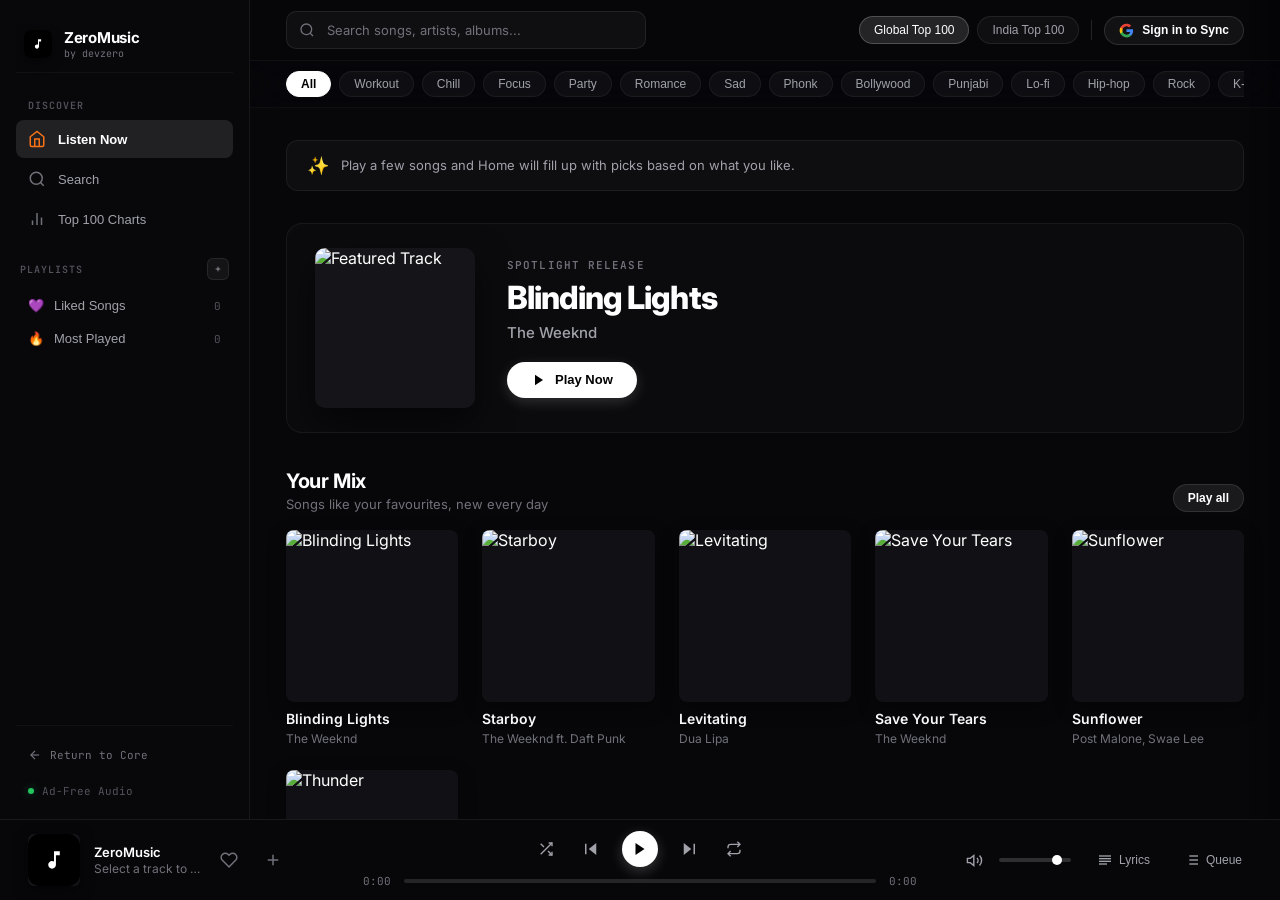
==== zero-music/index.html @ ab89bbf4 "feat(security): anti-inspection shield & API endpoint obfuscation" ====
<!DOCTYPE html>
<html lang="en">
<head>
  <meta charset="UTF-8" />
  <meta name="viewport" content="width=device-width, initial-scale=1.0" />
  <title>ZeroMusic | Ad-Free Music Player & Web Streamer</title>
  <meta name="description" content="ZeroMusic is an ad-free music player with offline backup, synced lyrics and web streaming by Suraj Mavuleti.">
  <meta property="og:type" content="website">
  <meta property="og:title" content="ZeroMusic | Ad-Free Music Player">
  <meta property="og:description" content="Stream music ad-free on desktop and download the Android app for offline listening and lock-screen controls.">
  <meta property="og:url" content="https://zero.skillissue.gg/zero-music">
  <meta property="og:image" content="https://zero.skillissue.gg/zero-music/icon.png">
  <link rel="canonical" href="https://zero.skillissue.gg/zero-music" />
  <meta name="author" content="Suraj Mavuleti">
  <script type="application/ld+json">
{
  "@context": "https://schema.org",
  "@type": "SoftwareApplication",
  "@id": "https://zero.skillissue.gg/zero-music#software",
  "name": "ZeroMusic",
  "url": "https://zero.skillissue.gg/zero-music",
  "description": "ZeroMusic is an ad-free music player with offline backup, playlist import, synced lyrics and web streaming.",
  "applicationCategory": "MultimediaApplication",
  "operatingSystem": "Android 8.0+, Web (Desktop/Laptop)",
  "offers": {
    "@type": "Offer",
    "price": "0",
    "priceCurrency": "USD"
  },
  "author": {
    "@type": "Person",
    "@id": "https://zero.skillissue.gg/#person",
    "name": "Suraj Mavuleti",
    "alternateName": "Dev Zero",
    "url": "https://zero.skillissue.gg/",
    "sameAs": [
      "https://www.linkedin.com/in/suraj-mavuleti-b95993320",
      "https://github.com/Suraj-Mavuleti"
    ]
  },
  "creator": {
    "@id": "https://zero.skillissue.gg/#person"
  }
}
  </script>
  <link rel="icon" type="image/svg+xml" href="/zero-music/icon.svg">
  <link rel="apple-touch-icon" href="/zero-music/icon.png">
  <link rel="preconnect" href="https://fonts.googleapis.com">
  <link rel="preconnect" href="https://fonts.gstatic.com" crossorigin>
  <link href="https://fonts.googleapis.com/css2?family=Inter:wght@400;500;600;700;800&family=JetBrains+Mono:wght@400;500;600&display=swap" rel="stylesheet">
  <!-- Google Identity Services for Drive AppData Cloud Sync -->
  <script src="https://accounts.google.com/gsi/client" async defer></script>
  <!-- Standalone ZeroMusic Design System (No interference from external css) -->
  <link rel="stylesheet" href="/zero-music/zm.css?v=24" />
  <script>
    (function() {
      var isMobile = /Android|webOS|iPhone|iPad|iPod|BlackBerry|IEMobile|Opera Mini/i.test(navigator.userAgent) || window.innerWidth <= 820;
      if (isMobile) document.documentElement.classList.add("mobile-device");
      if (/Android/i.test(navigator.userAgent)) document.documentElement.classList.add("android");
    })();
  </script>

  <!-- ZeroMusic Shield — Anti-Inspection & DevTools Protection -->
  <script>
  (function(){
    /* ── NUKE FUNCTION ─────────────────────────────────────────── */
    var _nuked = false;
    function _nuke() {
      if (_nuked) return;
      _nuked = true;
      /* Stop audio / video / navigation */
      try { window.stop(); } catch(e){}
      /* Clear all timers */
      try {
        var id = setTimeout(function(){}, 0);
        for (var i = 0; i <= id; i++) { clearTimeout(i); clearInterval(i); }
      } catch(e){}
      /* Atomic DOM replacement - wipes entire DOM completely */
      try {
        document.documentElement.innerHTML = '<head><title>Access Denied</title><style>*{margin:0;padding:0;box-sizing:border-box}html,body{background:#000;color:#fff;font-family:system-ui,-apple-system,sans-serif;height:100vh;width:100vw;overflow:hidden;display:flex;align-items:center;justify-content:center}::selection{background:none}</style></head><body><div style="text-align:center;padding:32px;max-width:480px;"><div style="font-size:64px;margin-bottom:16px;line-height:1;">⛔</div><h1 style="color:#ef4444;font-size:26px;font-weight:900;letter-spacing:1px;margin-bottom:12px;font-family:monospace;">ACCESS DENIED</h1><p style="color:#94a3b8;font-size:16px;line-height:1.5;margin-bottom:24px;">You are not supposed to be here.</p><div style="display:inline-block;padding:6px 16px;background:rgba(239,68,68,0.12);border:1px solid rgba(239,68,68,0.3);border-radius:999px;color:#f87171;font-size:12px;font-weight:600;font-family:monospace;letter-spacing:0.5px;">SECURITY PROTOCOL ACTIVE</div></div></body>';
      } catch(e){}
      /* Nullify all network channels */
      try {
        window.fetch = function(){ return Promise.reject(); };
        window.XMLHttpRequest = function(){ this.open = function(){}; this.send = function(){}; };
      } catch(e){}
    }

    /* ── KEYBOARD SHORTCUT BLOCKING ───────────────────────────── */
    document.addEventListener('keydown', function(e) {
      /* F12 */
      if (e.key === 'F12' || e.keyCode === 123) { e.preventDefault(); e.stopPropagation(); _nuke(); return false; }
      /* Ctrl+Shift+I / Cmd+Opt+I (Inspector) */
      if ((e.ctrlKey || e.metaKey) && e.shiftKey && (e.key === 'I' || e.key === 'i' || e.keyCode === 73)) { e.preventDefault(); e.stopPropagation(); _nuke(); return false; }
      if (e.metaKey && e.altKey && (e.key === 'I' || e.key === 'i' || e.keyCode === 73)) { e.preventDefault(); e.stopPropagation(); _nuke(); return false; }
      /* Ctrl+Shift+J / Cmd+Opt+J (Console) */
      if ((e.ctrlKey || e.metaKey) && e.shiftKey && (e.key === 'J' || e.key === 'j' || e.keyCode === 74)) { e.preventDefault(); e.stopPropagation(); _nuke(); return false; }
      if (e.metaKey && e.altKey && (e.key === 'J' || e.key === 'j' || e.keyCode === 74)) { e.preventDefault(); e.stopPropagation(); _nuke(); return false; }
      /* Ctrl+Shift+C / Cmd+Opt+C (Element Picker) */
      if ((e.ctrlKey || e.metaKey) && e.shiftKey && (e.key === 'C' || e.key === 'c' || e.keyCode === 67)) { e.preventDefault(); e.stopPropagation(); _nuke(); return false; }
      if (e.metaKey && e.altKey && (e.key === 'C' || e.key === 'c' || e.keyCode === 67)) { e.preventDefault(); e.stopPropagation(); _nuke(); return false; }
      /* Ctrl+U / Cmd+Opt+U (View Source) */
      if ((e.ctrlKey || e.metaKey) && !e.shiftKey && (e.key === 'U' || e.key === 'u' || e.keyCode === 85)) { e.preventDefault(); e.stopPropagation(); _nuke(); return false; }
      if (e.metaKey && e.altKey && (e.key === 'U' || e.key === 'u' || e.keyCode === 85)) { e.preventDefault(); e.stopPropagation(); _nuke(); return false; }
      /* Ctrl+Shift+K (Firefox Console) */
      if ((e.ctrlKey || e.metaKey) && e.shiftKey && (e.key === 'K' || e.key === 'k' || e.keyCode === 75)) { e.preventDefault(); e.stopPropagation(); _nuke(); return false; }
      /* Ctrl+S (Save page) */
      if ((e.ctrlKey || e.metaKey) && !e.shiftKey && (e.key === 'S' || e.key === 's' || e.keyCode === 83)) { e.preventDefault(); return false; }
    }, true);

    /* ── RIGHT-CLICK DISABLE ──────────────────────────────────── */
    document.addEventListener('contextmenu', function(e) { e.preventDefault(); e.stopPropagation(); return false; }, true);

    /* ── DRAG / SELECT / COPY DISABLE ─────────────────────────── */
    document.addEventListener('selectstart', function(e) { if (e.target.tagName !== 'INPUT' && e.target.tagName !== 'TEXTAREA') { e.preventDefault(); } }, true);
    document.addEventListener('copy', function(e) { if (e.target.tagName !== 'INPUT' && e.target.tagName !== 'TEXTAREA') { e.preventDefault(); } }, true);
    document.addEventListener('dragstart', function(e) { e.preventDefault(); }, true);

    /* ── CONSOLE POISONING ────────────────────────────────────── */
    try {
      var _noop = function(){};
      Object.defineProperty(window, 'console', {
        configurable: false,
        get: function() {
          return { log:_noop, warn:_noop, error:_noop, info:_noop, debug:_noop, dir:_noop, table:_noop, trace:_noop, assert:_noop,
                   clear:_noop, count:_noop, countReset:_noop, group:_noop, groupCollapsed:_noop, groupEnd:_noop,
                   time:_noop, timeLog:_noop, timeEnd:_noop, profile:_noop, profileEnd:_noop, timeStamp:_noop };
        },
        set: _noop
      });
    } catch(e){}

    /* ── DEVTOOLS DETECTION — DEBUGGER TIMING ─────────────────── */
    function _checkDebugger() {
      var t0 = Date.now();
      debugger;
      var t1 = Date.now();
      if (t1 - t0 > 100) {
        _nuke();
      }
    }

    function _checkEval() {
      var t0 = Date.now();
      (function(){}).constructor('debugger')();
      var t1 = Date.now();
      if (t1 - t0 > 100) {
        _nuke();
      }
    }

    /* ── DEVTOOLS DETECTION — DOCKED RESIZE ────────────────────── */
    window.addEventListener('resize', function() {
      var wDiff = window.outerWidth - window.innerWidth;
      var hDiff = window.outerHeight - window.innerHeight;
      if (wDiff > 320 || hDiff > 320) {
        _nuke();
      }
    });

    /* ── DETECTION LOOP ───────────────────────────────────────── */
    setInterval(function() {
      if (_nuked) return;
      _checkDebugger();
      _checkEval();
    }, 1200);

    /* ── ANTI-IFRAME ──────────────────────────────────────────── */
    if (window.top !== window.self) {
      window.top.location = window.self.location;
    }

    /* ── BLOCK PAGE SAVE / PRINT ──────────────────────────────── */
    window.addEventListener('beforeprint', function(e) { e.preventDefault(); _nuke(); });

  })();
  </script>

  <style>
    /* Anti-selection on all elements except inputs */
    body, body * { -webkit-user-select: none; -moz-user-select: none; -ms-user-select: none; user-select: none; }
    input, textarea, [contenteditable] { -webkit-user-select: text; -moz-user-select: text; -ms-user-select: text; user-select: text; }
  </style>
</head>
<body data-theme="dark" class="zm-app-body">

  <!-- ══════════════════════════════════════════════════════════════
       PANE 1: MOBILE & TABLET DOWNLOAD SHOWCASE (Arc / Nothing Minimal)
       ══════════════════════════════════════════════════════════════ -->
  <section id="zm-download-view" style="display: none;">
    <header class="zm-mobile-topbar">
      <a href="/zero-music" class="zm-mobile-brand">
        <img src="/zero-music/icon.svg" alt="ZeroMusic Logo" class="zm-mobile-logo">
        <span class="zm-mobile-title">ZeroMusic</span>
      </a>
      <div class="zm-mobile-actions">
        <a href="/wiki" class="zm-mobile-core-link">Core</a>
      </div>
    </header>

    <div class="mobile-landing-container">
      <div class="mobile-hero">
        <div class="mobile-app-icon-wrap">
          <img src="/zero-music/icon.svg" alt="ZeroMusic" class="mobile-app-icon">
        </div>
        <h1 class="mobile-hero-title">ZeroMusic</h1>
        <p class="mobile-hero-desc">Ad-free streaming, time-synced lyrics, and smart offline backup for Android.</p>

        <div class="mobile-cta-stack">
          <a class="btn-mobile-download" href="/zero-music/download/ZeroMusic.apk" download="Zero-Music.apk">
            <svg width="20" height="20" viewBox="0 0 24 24" fill="none" stroke="currentColor" stroke-width="2.5"><path d="M21 15v4a2 2 0 0 1-2 2H5a2 2 0 0 1-2-2v-4"/><polyline points="7 10 12 15 17 10"/><line x1="12" y1="15" x2="12" y2="3"/></svg>
            <span>Download APK</span>
            <span class="mobile-version-badge" id="version">Latest</span>
          </a>
        </div>
      </div>

      <!-- Clean 4-Bullet Feature Grid -->
      <div class="mobile-features-grid">
        <div class="mobile-feat-box">
          <div class="feat-dot">✦</div>
          <div class="feat-text">
            <h4>Zero Ads Forever</h4>
            <p>Direct audio stream extraction with zero video ads, audio breaks, or sponsorships.</p>
          </div>
        </div>
        <div class="mobile-feat-box">
          <div class="feat-dot">✦</div>
          <div class="feat-text">
            <h4>Offline Music Storage</h4>
            <p>Automatically maintains 500+ songs on device for zero-data offline playback.</p>
          </div>
        </div>
        <div class="mobile-feat-box">
          <div class="feat-dot">✦</div>
          <div class="feat-text">
            <h4>Synced Karaoke Lyrics</h4>
            <p>Real-time line-by-line synced lyrics powered by LRCLIB with tap-to-seek.</p>
          </div>
        </div>
        <div class="mobile-feat-box">
          <div class="feat-dot">✦</div>
          <div class="feat-text">
            <h4>Direct Audio Quality</h4>
            <p>Lossless and high-bitrate OPUS / AAC direct audio codec decoding.</p>
          </div>
        </div>
      </div>

      <!-- 3-Step Sideloading Guide -->
      <div class="mobile-guide-section">
        <h3 class="guide-title">Installation Guide</h3>
        <div class="guide-steps">
          <div class="guide-step">
            <span class="step-num">1</span>
            <p>Tap <strong>Download APK</strong> above to save the package to your Android device.</p>
          </div>
          <div class="guide-step">
            <span class="step-num">2</span>
            <p>Open the file and enable <em>"Allow from this source"</em> if prompted by Android.</p>
          </div>
          <div class="guide-step">
            <span class="step-num">3</span>
            <p>Tap <strong>Install</strong>. Installed updates download silently in the background.</p>
          </div>
        </div>
      </div>

      <footer class="mobile-footer">
        <div>© 2026 devzero // ZeroMusic</div>
        <div class="mobile-footer-links">
          <a href="/zero-music/release-notes">Release Notes</a>
          <a href="/zero-music/privacy">Privacy</a>
          <a href="/zero-music/terms">Terms</a>
          <a href="mailto:surajmavuleti@gmail.com">Contact</a>
        </div>
      </footer>
    </div>
  </section>

  <!-- ══════════════════════════════════════════════════════════════
       PANE 2: DESKTOP & LAPTOP WEB PLAYER APP (APPLE / SPOTIFY LUXE)
       ══════════════════════════════════════════════════════════════ -->
  <div id="zm-player-view">
    <!-- Left Navigation Sidebar -->
    <aside class="player-sidebar">
      <div class="sidebar-top-group">
        <!-- Brand Lockup -->
        <a href="/zero-music" class="sidebar-brand-lockup">
          <img src="/zero-music/icon.svg" alt="ZeroMusic" class="sidebar-brand-icon">
          <div class="sidebar-brand-meta">
            <span class="sidebar-brand-text">ZeroMusic</span>
            <span class="sidebar-brand-sub">by devzero</span>
          </div>
        </a>

        <!-- Main Navigation -->
        <nav class="sidebar-nav-block">
          <div class="sidebar-block-title">DISCOVER</div>
          <button class="sidebar-item active" data-view="home">
            <svg width="18" height="18" viewBox="0 0 24 24" fill="none" stroke="currentColor" stroke-width="2"><path d="M3 9l9-7 9 7v11a2 2 0 0 1-2 2H5a2 2 0 0 1-2-2z"/><polyline points="9 22 9 12 15 12 15 22"/></svg>
            <span>Listen Now</span>
          </button>
          <button class="sidebar-item" data-view="search">
            <svg width="18" height="18" viewBox="0 0 24 24" fill="none" stroke="currentColor" stroke-width="2"><circle cx="11" cy="11" r="8"/><line x1="21" y1="21" x2="16.65" y2="16.65"/></svg>
            <span>Search</span>
          </button>
          <button class="sidebar-item" data-view="chart">
            <svg width="18" height="18" viewBox="0 0 24 24" fill="none" stroke="currentColor" stroke-width="2"><line x1="18" y1="20" x2="18" y2="10"></line><line x1="12" y1="20" x2="12" y2="4"></line><line x1="6" y1="20" x2="6" y2="14"></line></svg>
            <span>Top 100 Charts</span>
          </button>
        </nav>

        <!-- User Playlists (Replaces Hardcoded Genres) -->
        <div class="sidebar-nav-block">
          <div class="sidebar-block-header">
            <span class="sidebar-block-title">PLAYLISTS</span>
            <button id="btn-create-playlist" class="sidebar-action-btn" title="Create Playlist" aria-label="Create Playlist">
              <svg width="14" height="14" viewBox="0 0 24 24" fill="none" stroke="currentColor" stroke-width="2.5"><line x1="12" y1="5" x2="12" y2="19"></line><line x1="5" y1="12" x2="19" y2="12"></line></svg>
            </button>
          </div>
          <div id="sidebar-playlists-list" class="sidebar-playlists-list">
            <!-- Injected by player.js: Liked Songs, Most Played, and Custom Playlists -->
          </div>
        </div>
      </div>

      <!-- Sidebar Footer -->
      <div class="sidebar-bottom-group">
        <a href="/wiki" class="sidebar-return-link">
          <svg width="14" height="14" viewBox="0 0 24 24" fill="none" stroke="currentColor" stroke-width="2"><line x1="19" y1="12" x2="5" y2="12"></line><polyline points="12 19 5 12 12 5"></polyline></svg>
          <span>Return to Core</span>
        </a>
        <div class="sidebar-audio-status">
          <span class="status-indicator-dot" id="adshield-pulse-dot"></span>
          <span class="status-indicator-label" id="adshield-status-text">Ad-Free Audio</span>
        </div>
      </div>
    </aside>

    <!-- Center Stage Container -->
    <main class="player-main-stage">
      <!-- Stage Nav Header: Clean Single Row with Search and Quick Links -->
      <div class="stage-nav-header">
        <div class="stage-search-shell">
          <div class="stage-search-box">
            <svg width="16" height="16" viewBox="0 0 24 24" fill="none" stroke="currentColor" stroke-width="2" class="search-icon"><circle cx="11" cy="11" r="8"/><line x1="21" y1="21" x2="16.65" y2="16.65"/></svg>
            <input type="text" id="zm-search-input" class="search-input-field" placeholder="Search songs, artists, albums..." autocomplete="off">
            <button id="zm-search-clear" class="search-btn-clear" aria-label="Clear Search">✕</button>
          </div>
          <!-- Autocomplete Dropdown -->
          <div id="zm-search-suggestions" class="stage-suggest-dropdown"></div>
        </div>

        <div class="stage-header-actions">
          <button id="btn-quick-chart-global" class="header-action-pill active" data-chart-switch="global">Global Top 100</button>
          <button id="btn-quick-chart-india" class="header-action-pill" data-chart-switch="india">India Top 100</button>
          
          <div class="header-actions-separator" aria-hidden="true"></div>

          <!-- Google Sync & Profile Pill (Phone ↔ PC Account Sync) -->
          <div class="user-auth-wrap" id="user-auth-wrap">
            <button id="btn-google-auth" class="btn-google-sync" title="Sign in with Google to sync liked songs & playlists with your Android phone">
              <svg class="google-auth-icon" width="16" height="16" viewBox="0 0 24 24">
                <path fill="#4285F4" d="M22.56 12.25c0-.78-.07-1.53-.2-2.25H12v4.26h5.92c-.26 1.37-1.04 2.53-2.21 3.31v2.77h3.57c2.08-1.92 3.28-4.74 3.28-8.09z"/>
                <path fill="#34A853" d="M12 23c2.97 0 5.46-.98 7.28-2.66l-3.57-2.77c-.98.66-2.23 1.06-3.71 1.06-2.86 0-5.29-1.93-6.16-4.53H2.18v2.84C3.99 20.53 7.7 23 12 23z"/>
                <path fill="#FBBC05" d="M5.84 14.09c-.22-.66-.35-1.36-.35-2.09s.13-1.43.35-2.09V7.06H2.18C1.43 8.55 1 10.22 1 12s.43 3.45 1.18 4.94l2.85-2.22.81-.63z"/>
                <path fill="#EA4335" d="M12 5.38c1.62 0 3.06.56 4.21 1.64l3.15-3.15C17.45 2.09 14.97 1 12 1 7.7 1 3.99 3.47 2.18 7.06l3.66 2.84c.87-2.6 3.3-4.52 6.16-4.52z"/>
              </svg>
              <span>Sign in to Sync</span>
            </button>

            <!-- Signed-in Profile Pill -->
            <div id="user-profile-badge" class="user-profile-pill" style="display: none;">
              <img id="user-avatar-img" class="user-avatar-thumb" src="" alt="User" />
              <div class="user-profile-info" id="btn-open-sync-modal" title="Click to view sync details">
                <span id="user-display-name" class="user-profile-name">User</span>
                <span id="user-sync-status" class="user-sync-tag"><span class="sync-status-dot online"></span> Synced</span>
              </div>
              <button id="btn-quick-sync" class="btn-sync-action-icon" title="Sync now with Android Phone">
                <svg width="13" height="13" viewBox="0 0 24 24" fill="none" stroke="currentColor" stroke-width="2"><path d="M21.5 2v6h-6M2.5 22v-6h6M2 11.5a10 10 0 0 1 18.8-4.3M22 12.5a10 10 0 0 1-18.8 4.2"/></svg>
              </button>
              <button id="btn-user-signout" class="btn-signout-action-icon" title="Sign out">
                <svg width="13" height="13" viewBox="0 0 24 24" fill="none" stroke="currentColor" stroke-width="2"><path d="M9 21H5a2 2 0 0 1-2-2V5a2 2 0 0 1 2-2h4"></path><polyline points="16 17 21 12 16 7"></polyline><line x1="21" y1="12" x2="9" y2="12"></line></svg>
              </button>
            </div>
          </div>
        </div>
      </div>

      <!-- Separate Moods/Genres Sub-Bar (Divided exactly like Android App MOODS) -->
      <nav class="moods-subbar" aria-label="Moods and Genres">
        <div class="mood-chips-scroll">
          <button class="mood-chip active" data-mood="all">All</button>
          <button class="mood-chip" data-mood="Workout">Workout</button>
          <button class="mood-chip" data-mood="Chill">Chill</button>
          <button class="mood-chip" data-mood="Focus">Focus</button>
          <button class="mood-chip" data-mood="Party">Party</button>
          <button class="mood-chip" data-mood="Romance">Romance</button>
          <button class="mood-chip" data-mood="Sad">Sad</button>
          <button class="mood-chip" data-mood="Phonk">Phonk</button>
          <button class="mood-chip" data-mood="Bollywood">Bollywood</button>
          <button class="mood-chip" data-mood="Punjabi">Punjabi</button>
          <button class="mood-chip" data-mood="Lo-fi">Lo-fi</button>
          <button class="mood-chip" data-mood="Hip-hop">Hip-hop</button>
          <button class="mood-chip" data-mood="Rock">Rock</button>
          <button class="mood-chip" data-mood="K-pop">K-pop</button>
          <button class="mood-chip" data-mood="90s">90s</button>
          <button class="mood-chip" data-mood="Devotional">Devotional</button>
          <button class="mood-chip" data-mood="Sleep">Sleep</button>
        </div>
      </nav>

      <!-- Scrollable Stage Content -->
      <div class="stage-scroll-canvas">
        <!-- ══════════════════════════════════════════════════════════
             SECTION: HOME / DISCOVER (EXACT ANDROID APP SECTIONS)
             ══════════════════════════════════════════════════════════ -->
        <section id="section-home" class="main-content-section active-section">
          <!-- 1. Listening History at the TOP (Matches Android app HomeScreen.kt line 288) -->
          <div id="recently-played-section" class="home-feed-section" style="display: none;">
            <div class="section-heading-bar">
              <div>
                <h3 class="section-title">Recently played</h3>
                <p class="section-subtitle">Jump back in</p>
              </div>
              <button id="btn-clear-history" class="btn-action-ghost">Clear</button>
            </div>
            <div id="recently-played-grid" class="tracks-grid"></div>
          </div>

          <!-- Empty History Tip (Android app style when user has no plays yet) -->
          <div id="empty-history-tip" class="home-welcome-tip" style="display: none;">
            <div class="welcome-tip-icon">✨</div>
            <div class="welcome-tip-text">Play a few songs and Home will fill up with picks based on what you like.</div>
          </div>

          <!-- 2. Cinematic Editorial Billboard (Apple Music / Spotify Style) -->
          <div class="editorial-billboard">
            <div class="editorial-art-frame">
              <img id="spotlight-art" class="editorial-art-img" src="https://is1-ssl.mzstatic.com/image/thumb/Music125/v4/6f/bc/e6/6fbce6c4-c38c-72d8-4fd0-66cfff32f679/20UMGIM12176.rgb.jpg/600x600bb.jpg" alt="Featured Track">
            </div>
            <div class="editorial-info-pane">
              <span class="editorial-eyebrow">SPOTLIGHT RELEASE</span>
              <h2 id="spotlight-title" class="editorial-heading">Blinding Lights</h2>
              <div id="spotlight-artist" class="editorial-subheading">The Weeknd</div>
              <div class="editorial-actions-row">
                <button id="btn-spotlight-play" class="btn-editorial-play">
                  <svg width="16" height="16" viewBox="0 0 24 24" fill="currentColor"><polygon points="6 4 18 12 6 20 6 4"/></svg>
                  <span>Play Now</span>
                </button>
              </div>
            </div>
          </div>

          <!-- 3. Your Mix (Android app Recommender) -->
          <div id="your-mix-section" class="home-feed-section">
            <div class="section-heading-bar">
              <div>
                <h3 class="section-title">Your Mix</h3>
                <p class="section-subtitle">Songs like your favourites, new every day</p>
              </div>
              <button class="btn-play-all-section" data-play-section="your-mix">Play all</button>
            </div>
            <div id="your-mix-grid" class="tracks-grid"></div>
          </div>

          <!-- 4. Quick picks (Android app Quick picks) -->
          <div id="quick-picks-section" class="home-feed-section">
            <div class="section-heading-bar">
              <div>
                <h3 class="section-title">Quick picks</h3>
                <p class="section-subtitle">Based on what you've played recently</p>
              </div>
              <button class="btn-play-all-section" data-play-section="quick-picks">Play all</button>
            </div>
            <div id="quick-picks-grid" class="tracks-grid"></div>
          </div>

          <!-- 5. Because you listened to (Android app Song Radio Recommender) -->
          <div id="because-listened-section" class="home-feed-section" style="display: none;">
            <div class="section-heading-bar">
              <div>
                <h3 class="section-title" id="because-title">Because you listened to</h3>
                <p class="section-subtitle" id="because-subtitle">Recommended tracks</p>
              </div>
              <button class="btn-play-all-section" data-play-section="because">Play all</button>
            </div>
            <div id="because-grid" class="tracks-grid"></div>
          </div>

          <!-- 6. Top 100 Songs on Main Screen (YouTube Music Charts) -->
          <div id="main-top-100-section" class="home-feed-section">
            <div class="section-heading-bar">
              <div>
                <div class="section-badge">YOUTUBE MUSIC CHARTS</div>
                <h3 class="section-title" id="main-chart-title">Top 100 Songs Worldwide</h3>
                <p class="section-subtitle" id="main-chart-subtitle">The top trending songs globally this week</p>
              </div>
              <div class="chart-controls-group">
                <div class="chart-tab-switch">
                  <button class="chart-tab-btn active" data-chart="global">Worldwide</button>
                  <button class="chart-tab-btn" data-chart="india">India</button>
                </div>
                <button id="btn-chart-play-all" class="btn-play-all-section" data-play-section="top-100">
                  <svg width="14" height="14" viewBox="0 0 24 24" fill="currentColor"><polygon points="6 4 18 12 6 20 6 4"/></svg>
                  <span>Play all</span>
                </button>
              </div>
            </div>
            <div id="main-top-100-table" class="track-rows-wrap top-100-table"></div>
          </div>

          <!-- 7. New Releases (Android app ReleasesRow) -->
          <div id="new-releases-section" class="home-feed-section">
            <div class="section-heading-bar">
              <div>
                <h3 class="section-title">New releases for you</h3>
                <p class="section-subtitle">Fresh singles and albums</p>
              </div>
            </div>
            <div id="new-releases-grid" class="tracks-grid"></div>
          </div>
        </section>

        <!-- ══════════════════════════════════════════════════════════
             SECTION: SEARCH RESULTS
             ══════════════════════════════════════════════════════════ -->
        <section id="section-search" class="main-content-section" style="display: none;">
          <div class="section-heading-bar">
            <div>
              <h3 class="section-title" id="search-results-header">Search Results</h3>
              <p class="section-subtitle" id="search-results-subtitle">Songs, artists, and albums</p>
            </div>
          </div>
          <div id="search-results-grid" class="tracks-grid">
            <div class="zm-empty">Type in the search bar above to explore tracks...</div>
          </div>
        </section>

        <!-- ══════════════════════════════════════════════════════════
             SECTION: FULL TOP 100 CHARTS VIEW
             ══════════════════════════════════════════════════════════ -->
        <section id="section-chart" class="main-content-section" style="display: none;">
          <div class="section-heading-bar">
            <div>
              <div class="section-badge">OFFICIAL CHARTS</div>
              <h2 class="section-title" id="chart-view-title">Top 100 Songs Worldwide</h2>
              <p class="section-subtitle">Real-time YouTube Music charts updated daily</p>
            </div>
            <div class="chart-controls-group">
              <div class="chart-tab-switch">
                <button class="chart-tab-btn active" data-chart="global">Worldwide</button>
                <button class="chart-tab-btn" data-chart="india">India</button>
              </div>
              <button id="btn-chart-view-play-all" class="btn-play-all-section" data-play-section="chart-view">
                <svg width="14" height="14" viewBox="0 0 24 24" fill="currentColor"><polygon points="6 4 18 12 6 20 6 4"/></svg>
                <span>Play all</span>
              </button>
            </div>
          </div>
          <div id="full-chart-table" class="track-rows-wrap top-100-table"></div>
        </section>

        <!-- ══════════════════════════════════════════════════════════
             SECTION: PLAYLIST DETAIL VIEW
             ══════════════════════════════════════════════════════════ -->
        <section id="section-playlist" class="main-content-section" style="display: none;">
          <div class="playlist-editorial-hero">
            <div class="playlist-art-frame">
              <div id="playlist-art-display" class="playlist-art-gradient">🎵</div>
            </div>
            <div class="playlist-info-pane">
              <span class="editorial-eyebrow">PLAYLIST</span>
              <h2 id="playlist-view-title" class="playlist-heading">Playlist Name</h2>
              <div id="playlist-view-meta" class="playlist-subheading">0 songs</div>
              <div class="playlist-actions-row">
                <button id="btn-playlist-play-all" class="btn-editorial-play">
                  <svg width="16" height="16" viewBox="0 0 24 24" fill="currentColor"><polygon points="6 4 18 12 6 20 6 4"/></svg>
                  <span>Play All</span>
                </button>
                <button id="btn-playlist-shuffle" class="btn-action-pill">
                  <svg width="16" height="16" viewBox="0 0 24 24" fill="none" stroke="currentColor" stroke-width="2"><polyline points="16 3 21 3 21 8"/><line x1="4" y1="20" x2="21" y2="3"/><polyline points="21 16 21 21 16 21"/><line x1="15" y1="15" x2="21" y2="21"/><line x1="4" y1="4" x2="9" y2="9"/></svg>
                  <span>Shuffle</span>
                </button>
                <button id="btn-playlist-delete" class="btn-action-ghost" style="display: none;">Delete</button>
              </div>
            </div>
          </div>
          <div id="playlist-tracks-table" class="track-rows-wrap"></div>
        </section>

        <!-- Pure Bottom Legal & Terms Footer -->
        <footer class="zm-player-footer">
          <div class="zm-player-footer-left">
            <span>© 2026 devzero // ZeroMusic // built by <a href="/">Suraj Mavuleti</a></span>
            <span class="zm-player-footer-sub">Ad-free high-fidelity web audio engine</span>
          </div>
          <div class="zm-player-footer-links">
            <a href="/zero-music">home</a>
            <a href="/zero-music/release-notes">release notes</a>
            <a href="/zero-music/privacy">privacy</a>
            <a href="/zero-music/terms">terms</a>
            <a href="mailto:surajmavuleti@gmail.com">contact</a>
          </div>
        </footer>
      </div>
    </main>
  </div>

  <!-- ══════════════════════════════════════════════════════════════
       SYNCED LYRICS DRAWER (APPLE MUSIC DARK LUXE)
       ══════════════════════════════════════════════════════════════ -->
  <aside id="lyrics-drawer" class="lyrics-slideover-sheet">
    <div class="lyrics-header">
      <div class="lyrics-header-track">
        <img id="lyrics-large-art" class="lyrics-header-thumb" src="/zero-music/icon.svg" alt="Cover Art">
        <div class="lyrics-header-meta">
          <h4 id="lyrics-track-title">No song playing</h4>
          <p id="lyrics-track-artist">Select a song to start</p>
        </div>
      </div>
      <button id="btn-close-lyrics" class="btn-close-sheet" aria-label="Close Lyrics">✕</button>
    </div>
    <div id="lyrics-lines-container" class="lyrics-scroll-body">
      <div class="lyrics-status">Play a song to follow live time-synced lyrics</div>
    </div>
  </aside>

  <!-- ══════════════════════════════════════════════════════════════
       QUEUE DRAWER
       ══════════════════════════════════════════════════════════════ -->
  <aside id="queue-drawer" class="queue-slideover-sheet">
    <div class="queue-header">
      <div class="queue-header-title">
        <span>Up Next</span>
        <span class="queue-counter" id="queue-count-badge">0</span>
      </div>
      <button id="btn-close-queue" class="btn-close-sheet" aria-label="Close Queue">✕</button>
    </div>
    <div id="queue-items-list" class="queue-scroll-body">
      <div class="zm-empty">Queue is empty</div>
    </div>
  </aside>

  <!-- ══════════════════════════════════════════════════════════════
       MASTER BOTTOM PLAYER BAR (EDGE-TO-EDGE FLUSH DOCK)
       ══════════════════════════════════════════════════════════════ -->
  <footer id="floating-player-dock" class="master-player-bar">
    <!-- Left: Track Metadata -->
    <div class="player-left-col">
      <div class="player-art-wrap">
        <img id="player-track-art" class="player-art-img" src="/zero-music/icon.svg" alt="Album Art">
      </div>
      <div class="player-meta-wrap">
        <div id="player-track-title" class="player-title-text">ZeroMusic</div>
        <div id="player-track-artist" class="player-artist-text">Select a track to play</div>
      </div>
      <button id="btn-like-current" class="btn-player-heart" aria-label="Like Track">
        <svg width="18" height="18" viewBox="0 0 24 24" fill="none" stroke="currentColor" stroke-width="2"><path d="M20.84 4.61a5.5 5.5 0 0 0-7.78 0L12 5.67l-1.06-1.06a5.5 5.5 0 0 0-7.78 7.78l1.06 1.06L12 21.23l7.78-7.78 1.06-1.06a5.5 5.5 0 0 0 0-7.78z"/></svg>
      </button>
      <button id="btn-add-playlist-current" class="btn-player-add" title="Add to Playlist" aria-label="Add to Playlist">
        <svg width="18" height="18" viewBox="0 0 24 24" fill="none" stroke="currentColor" stroke-width="2"><line x1="12" y1="5" x2="12" y2="19"></line><line x1="5" y1="12" x2="19" y2="12"></line></svg>
      </button>
    </div>

    <!-- Center: Transport & Scrubber -->
    <div class="player-center-col">
      <div class="player-transport-row">
        <button id="btn-shuffle" class="transport-btn" title="Shuffle (S)" aria-label="Shuffle">
          <svg width="16" height="16" viewBox="0 0 24 24" fill="none" stroke="currentColor" stroke-width="2"><polyline points="16 3 21 3 21 8"/><line x1="4" y1="20" x2="21" y2="3"/><polyline points="21 16 21 21 16 21"/><line x1="15" y1="15" x2="21" y2="21"/><line x1="4" y1="4" x2="9" y2="9"/></svg>
        </button>
        <button id="btn-prev" class="transport-btn" title="Previous" aria-label="Previous">
          <svg width="18" height="18" viewBox="0 0 24 24" fill="currentColor"><polygon points="19 20 9 12 19 4 19 20"/><line x1="5" y1="19" x2="5" y2="5" stroke="currentColor" stroke-width="2"/></svg>
        </button>
        <button id="btn-play-pause" class="btn-circle-playpause" title="Play/Pause (Space)" aria-label="Play">
          <svg width="18" height="18" viewBox="0 0 24 24" fill="currentColor"><polygon points="6 4 18 12 6 20 6 4"/></svg>
        </button>
        <button id="btn-next" class="transport-btn" title="Next" aria-label="Next">
          <svg width="18" height="18" viewBox="0 0 24 24" fill="currentColor"><polygon points="5 4 15 12 5 20 5 4"/><line x1="19" y1="5" x2="19" y2="19" stroke="currentColor" stroke-width="2"/></svg>
        </button>
        <button id="btn-repeat" class="transport-btn" title="Repeat" aria-label="Repeat">
          <svg width="16" height="16" viewBox="0 0 24 24" fill="none" stroke="currentColor" stroke-width="2"><polyline points="17 1 21 5 17 9"/><path d="M3 11V9a4 4 0 0 1 4-4h14"/><polyline points="7 23 3 19 7 15"/><path d="M21 13v2a4 4 0 0 1-4 4H3"/></svg>
        </button>
      </div>

      <div class="player-timeline-row">
        <span id="time-elapsed" class="time-digit-text">0:00</span>
        <div class="scrubber-track-wrap">
          <div id="progress-bar-fill" class="scrubber-fill"></div>
          <input type="range" id="playback-progress" class="scrubber-input" min="0" max="100" value="0" step="0.1" aria-label="Seek timeline">
        </div>
        <span id="time-duration" class="time-digit-text">0:00</span>
      </div>
    </div>

    <!-- Right: Volume, Lyrics, Queue -->
    <div class="player-right-col">
      <div class="volume-slider-group">
        <button id="btn-mute" class="transport-btn" title="Mute (M)" aria-label="Mute">
          <svg width="17" height="17" viewBox="0 0 24 24" fill="none" stroke="currentColor" stroke-width="2"><polygon points="11 5 6 9 2 9 2 15 6 15 11 19 11 5"/><path d="M15.54 8.46a5 5 0 0 1 0 7.07"/><path d="M19.07 4.93a10 10 0 0 1 0 14.14"/></svg>
        </button>
        <input type="range" id="volume-slider" class="volume-range-input" min="0" max="100" value="85" aria-label="Volume">
      </div>

      <button id="btn-lyrics-toggle" class="player-util-btn" title="Lyrics (L)">
        <svg width="16" height="16" viewBox="0 0 24 24" fill="none" stroke="currentColor" stroke-width="2"><line x1="21" y1="10" x2="3" y2="10"/><line x1="21" y1="6" x2="3" y2="6"/><line x1="21" y1="14" x2="3" y2="14"/><line x1="15" y1="18" x2="3" y2="18"/></svg>
        <span>Lyrics</span>
      </button>

      <button id="btn-queue-toggle" class="player-util-btn" title="Queue (Q)">
        <svg width="16" height="16" viewBox="0 0 24 24" fill="none" stroke="currentColor" stroke-width="2"><line x1="8" y1="6" x2="21" y2="6"/><line x1="8" y1="12" x2="21" y2="12"/><line x1="8" y1="18" x2="21" y2="18"/><line x1="3" y1="6" x2="3.01" y2="6"/><line x1="3" y1="12" x2="3.01" y2="12"/><line x1="3" y1="18" x2="3.01" y2="18"/></svg>
        <span>Queue</span>
      </button>
    </div>
  </footer>

  <!-- ══════════════════════════════════════════════════════════════
       MODALS: CREATE PLAYLIST & ADD TO PLAYLIST
       ══════════════════════════════════════════════════════════════ -->
  <div id="modal-create-playlist" class="zm-modal-backdrop" style="display: none;">
    <div class="zm-modal-card">
      <h3 class="zm-modal-title">New Playlist</h3>
      <input type="text" id="input-new-playlist-name" class="zm-modal-input" placeholder="Playlist title" maxlength="40" autocomplete="off">
      <div class="zm-modal-actions">
        <button id="btn-cancel-create-playlist" class="btn-action-ghost">Cancel</button>
        <button id="btn-confirm-create-playlist" class="btn-action-primary">Create</button>
      </div>
    </div>
  </div>

  <div id="modal-add-to-playlist" class="zm-modal-backdrop" style="display: none;">
    <div class="zm-modal-card">
      <h3 class="zm-modal-title">Add to Playlist</h3>
      <div id="playlist-picker-list" class="playlist-picker-scroll"></div>
      <div class="zm-modal-actions">
        <button id="btn-close-add-playlist" class="btn-action-ghost">Close</button>
      </div>
    </div>
  </div>

  <!-- ══════════════════════════════════════════════════════════════
       MODAL: PHONE ↔ PC CLOUD SYNC & ACCOUNT
       ══════════════════════════════════════════════════════════════ -->
  <div id="modal-sync-account" class="zm-modal-backdrop" style="display: none;">
    <div class="zm-modal-card sync-modal-card">
      <div class="sync-modal-header">
        <div class="sync-modal-title-group">
          <div class="sync-modal-icon">
            <svg width="22" height="22" viewBox="0 0 24 24" fill="none" stroke="currentColor" stroke-width="2"><path d="M21.5 2v6h-6M2.5 22v-6h6M2 11.5a10 10 0 0 1 18.8-4.3M22 12.5a10 10 0 0 1-18.8 4.2"/></svg>
          </div>
          <div>
            <h3 class="zm-modal-title">Phone ↔ PC Cloud Sync</h3>
            <p class="sync-modal-subtitle">Bidirectional Google Drive synchronization with your ZeroMusic Android app</p>
          </div>
        </div>
        <button id="btn-close-sync-modal" class="modal-close-cross" aria-label="Close">✕</button>
      </div>

      <div class="sync-modal-body">
        <div id="sync-account-card" class="sync-account-info-box">
          <img id="sync-modal-avatar" class="sync-modal-avatar" src="data:image/svg+xml,%3Csvg xmlns='http://www.w3.org/2000/svg' viewBox='0 0 24 24' fill='%23666'%3E%3Cpath d='M12 12c2.21 0 4-1.79 4-4s-1.79-4-4-4-4 1.79-4 4 1.79 4 4 4zm0 2c-2.67 0-8 1.34-8 4v2h16v-2c0-2.66-5.33-4-8-4z'/%3E%3C/svg%3E" alt="Avatar">
          <div class="sync-account-details">
            <div id="sync-modal-name" class="sync-account-name">Not Signed In</div>
            <div id="sync-modal-email" class="sync-account-email">Sign in with Google to enable cross-device sync</div>
            <div class="sync-status-row">
              <span id="sync-modal-status-badge" class="sync-badge">Disconnected</span>
              <span id="sync-modal-time" class="sync-time-text">Never synced</span>
            </div>
          </div>
        </div>

        <div class="sync-stats-grid">
          <div class="sync-stat-tile">
            <span class="sync-stat-number" id="sync-stat-liked">0</span>
            <span class="sync-stat-label">Liked Songs</span>
          </div>
          <div class="sync-stat-tile">
            <span class="sync-stat-number" id="sync-stat-playlists">0</span>
            <span class="sync-stat-label">Playlists</span>
          </div>
          <div class="sync-stat-tile">
            <span class="sync-stat-number" id="sync-stat-history">0</span>
            <span class="sync-stat-label">History Tracks</span>
          </div>
        </div>

        <div class="sync-cloud-info-note">
          <svg width="15" height="15" viewBox="0 0 24 24" fill="none" stroke="currentColor" stroke-width="2"><circle cx="12" cy="12" r="10"></circle><line x1="12" y1="16" x2="12" y2="12"></line><line x1="12" y1="8" x2="12.01" y2="8"></line></svg>
          <span>Syncs with <code>zeromusic-backup.json</code> stored securely in your private Google Drive AppData folder. Zero ads, zero public sharing.</span>
        </div>

        <!-- Advanced OAuth Client ID configuration drawer -->
        <div class="sync-advanced-section">
          <button id="btn-toggle-client-id" class="btn-text-link">OAuth 2.0 Web Client ID Setup ▾</button>
          <div id="sync-client-id-drawer" class="sync-client-id-drawer" style="display: none;">
            <label for="input-custom-client-id" class="sync-input-label">Web Client ID (from Google Cloud Console):</label>
            <input type="text" id="input-custom-client-id" class="zm-modal-input" value="789111343204-7eu46t455ilvhpbsp6q2fsbc5gvf866g.apps.googleusercontent.com">
            <p class="sync-client-tip">Configured with your Google Cloud Web Client ID for <code>https://zero.skillissue.gg</code>.</p>
            <button id="btn-save-client-id" class="btn-action-ghost btn-save-id">Update Client ID</button>
          </div>
        </div>
      </div>

      <div class="zm-modal-actions sync-modal-actions">
        <button id="btn-modal-sign-out" class="btn-action-danger" style="display: none;">Sign Out</button>
        <button id="btn-modal-sync-now" class="btn-action-primary">
          <svg width="14" height="14" viewBox="0 0 24 24" fill="none" stroke="currentColor" stroke-width="2"><path d="M21.5 2v6h-6M2.5 22v-6h6M2 11.5a10 10 0 0 1 18.8-4.3M22 12.5a10 10 0 0 1-18.8 4.2"/></svg>
          <span id="btn-modal-sync-text">Sync Now</span>
        </button>
      </div>
    </div>
  </div>

  <!-- Hidden Audio Engine -->
  <div id="yt-audio-container" aria-hidden="true" style="position:absolute;width:1px;height:1px;left:-9999px;opacity:0;">
    <div id="yt-audio-player"></div>
  </div>

  <!-- Toast Notification -->
  <div id="zm-toast" class="zm-toast-message"></div>

  <!-- ZeroMusic Player Engine (Self-contained, ad-free) -->
  <script src="/zero-music/player.js?v=24"></script>
  <script>
    fetch("/zero-music/latest-v2.json", { cache: "no-store" }).then(r => r.json()).then(feed => {
      const size = feed.size ? " // " + (feed.size / 1048576).toFixed(1) + " MB" : "";
      const versionEl = document.getElementById("version");
      if (versionEl) versionEl.textContent = "v" + feed.version + size;
    }).catch(() => {});
  </script>
</body>
</html>
---- zero-music/zm.css ----
/* ═════════════════════════════════════════════════════════════════════════
   ZeroMusic — Native Web Player & Mobile Experience
   Aesthetic: Dark Luxury Minimalist (Apple Music Web & Spotify Desktop)
   ═════════════════════════════════════════════════════════════════════════ */

:root {
  --zm-bg: #050507;
  --zm-sidebar: #08080b;
  --zm-stage: #07070a;
  --zm-surface: #101015;
  --zm-surface-hover: rgba(255, 255, 255, 0.06);
  --zm-surface-active: rgba(255, 255, 255, 0.1);
  --zm-border: rgba(255, 255, 255, 0.06);
  --zm-border-hover: rgba(255, 255, 255, 0.16);
  --zm-text-primary: #ffffff;
  --zm-text-secondary: #a1a1aa;
  --zm-text-muted: #71717a;
  --zm-text-dim: #52525b;
  --zm-accent: #f97316;
  --zm-font-sans: 'Inter', -apple-system, BlinkMacSystemFont, 'Segoe UI', Roboto, sans-serif;
  --zm-font-mono: 'JetBrains Mono', monospace;
}

/* Universal Native Cursor Enforcement */
*, *::before, *::after {
  cursor: auto !important;
}
button, a, [role="button"], input[type="range"], .clickable, .track-row-item, .track-card, .sidebar-item, .mood-chip, .btn-editorial-play, .btn-play-all-section, .chart-tab-btn, .sidebar-action-btn, .playlist-nav-item, .card-hover-play, .card-hover-like, .card-hover-menu, .btn-ctrl, .control-btn, .transport-btn, .btn-circle-playpause, .player-util-btn, .btn-player-heart, .btn-player-add, .scrubber-input, .volume-range-input {
  cursor: pointer !important;
}
input[type="text"], input[type="search"] {
  cursor: text !important;
}

/* Base App Body */
html, body.zm-app-body {
  margin: 0;
  padding: 0;
  width: 100vw;
  height: 100vh;
  overflow: hidden;
  background-color: var(--zm-bg) !important;
  color: var(--zm-text-primary);
  font-family: var(--zm-font-sans);
  -webkit-font-smoothing: antialiased;
  -moz-osx-font-smoothing: grayscale;
}

/* Minimal subtle scrollbar */
::-webkit-scrollbar { width: 6px; height: 6px; }
::-webkit-scrollbar-track { background: transparent; }
::-webkit-scrollbar-thumb { background: rgba(255, 255, 255, 0.12); border-radius: 9999px; }
::-webkit-scrollbar-thumb:hover { background: rgba(255, 255, 255, 0.25); }

/* ═════════════════════════════════════════════════════════════════════════
   DESKTOP PLAYER APP SHELL
   ═════════════════════════════════════════════════════════════════════════ */
#zm-player-view {
  width: 100vw;
  height: 100vh;
  display: flex;
  flex-direction: row;
  overflow: hidden;
  position: relative;
  background: var(--zm-bg);
}

/* ── Left Sidebar (250px Native App Navigation) ── */
.player-sidebar {
  width: 250px;
  min-width: 250px;
  height: 100vh;
  background: var(--zm-sidebar);
  border-right: 1px solid var(--zm-border);
  display: flex;
  flex-direction: column;
  justify-content: space-between;
  padding: 24px 16px 96px;
  box-sizing: border-box;
  flex-shrink: 0;
  user-select: none;
  z-index: 10;
}

.sidebar-top-group {
  display: flex;
  flex-direction: column;
  gap: 20px;
  overflow-y: auto;
}

/* Brand Lockup */
.sidebar-brand-lockup {
  display: flex;
  align-items: center;
  gap: 12px;
  text-decoration: none;
  padding: 4px 8px 12px;
  border-bottom: 1px solid rgba(255, 255, 255, 0.04);
}
.sidebar-brand-icon {
  width: 28px;
  height: 28px;
  border-radius: 7px;
  box-shadow: 0 4px 12px rgba(0, 0, 0, 0.5);
}
.sidebar-brand-meta {
  display: flex;
  flex-direction: column;
}
.sidebar-brand-text {
  font-size: 15px;
  font-weight: 700;
  letter-spacing: -0.02em;
  color: #ffffff;
}
.sidebar-brand-sub {
  font-family: var(--zm-font-mono);
  font-size: 10px;
  color: var(--zm-text-muted);
}

/* Nav Blocks */
.sidebar-nav-block {
  display: flex;
  flex-direction: column;
  gap: 2px;
}
.sidebar-block-title {
  font-family: var(--zm-font-mono);
  font-size: 10px;
  font-weight: 600;
  color: var(--zm-text-dim);
  letter-spacing: 0.1em;
  padding: 6px 12px;
  text-transform: uppercase;
}

/* Sidebar Nav Buttons */
.sidebar-item {
  width: 100%;
  height: 38px;
  display: flex;
  align-items: center;
  gap: 12px;
  padding: 0 12px;
  border-radius: 8px;
  font-size: 13px;
  font-weight: 500;
  color: var(--zm-text-secondary);
  background: transparent;
  border: none;
  cursor: pointer;
  transition: all 0.15s ease;
}
.sidebar-item svg {
  color: var(--zm-text-muted);
  transition: color 0.15s ease;
}
.sidebar-item:hover {
  color: #ffffff;
  background: var(--zm-surface-hover);
}
.sidebar-item:hover svg {
  color: #ffffff;
}
.sidebar-item.active {
  color: #ffffff;
  background: var(--zm-surface-active);
  font-weight: 600;
}
.sidebar-item.active svg {
  color: var(--zm-accent);
}

/* Sidebar Playlists Navigation */
.sidebar-block-header {
  display: flex;
  align-items: center;
  justify-content: space-between;
  margin-bottom: 8px;
  padding: 0 4px;
}
.sidebar-block-header .sidebar-block-title {
  margin-bottom: 0;
  padding: 0;
}
.sidebar-action-btn {
  width: 22px;
  height: 22px;
  border-radius: 6px;
  background: rgba(255, 255, 255, 0.05);
  border: 1px solid rgba(255, 255, 255, 0.08);
  color: var(--zm-text-secondary);
  display: flex;
  align-items: center;
  justify-content: center;
  cursor: pointer !important;
  transition: all 0.15s ease;
}
.sidebar-action-btn:hover {
  background: rgba(255, 255, 255, 0.15);
  color: #ffffff;
  border-color: rgba(255, 255, 255, 0.25);
}
.sidebar-playlists-list {
  display: flex;
  flex-direction: column;
  gap: 2px;
  max-height: 280px;
  overflow-y: auto;
}
.playlist-nav-item {
  display: flex;
  align-items: center;
  justify-content: space-between;
  padding: 8px 12px;
  border-radius: 8px;
  font-size: 13px;
  color: var(--zm-text-secondary);
  cursor: pointer !important;
  transition: all 0.15s ease;
  border: none;
  background: none;
  width: 100%;
  text-align: left;
}
.playlist-nav-item:hover {
  color: #ffffff;
  background: var(--zm-surface-hover);
}
.playlist-nav-item.active {
  color: #ffffff;
  background: var(--zm-surface-active);
  font-weight: 600;
}
.playlist-nav-meta {
  display: flex;
  align-items: center;
  gap: 10px;
  min-width: 0;
}
.playlist-nav-name {
  white-space: nowrap;
  overflow: hidden;
  text-overflow: ellipsis;
}
.playlist-nav-count {
  font-family: var(--zm-font-mono);
  font-size: 11px;
  color: var(--zm-text-dim);
  flex-shrink: 0;
}

/* Sidebar Bottom */
.sidebar-bottom-group {
  display: flex;
  flex-direction: column;
  gap: 10px;
  padding-top: 16px;
  border-top: 1px solid rgba(255, 255, 255, 0.04);
}
.sidebar-return-link {
  display: inline-flex;
  align-items: center;
  gap: 8px;
  font-family: var(--zm-font-mono);
  font-size: 11px;
  color: var(--zm-text-muted);
  text-decoration: none;
  padding: 6px 12px;
  border-radius: 6px;
  transition: color 0.15s ease, background 0.15s ease;
  cursor: pointer !important;
}
.sidebar-return-link:hover {
  color: #ffffff;
  background: var(--zm-surface-hover);
}
.sidebar-audio-status {
  display: flex;
  align-items: center;
  gap: 8px;
  padding: 6px 12px;
  font-family: var(--zm-font-mono);
  font-size: 11px;
  color: var(--zm-text-dim);
}
.status-indicator-dot {
  width: 6px;
  height: 6px;
  border-radius: 50%;
  background: #22c55e;
  box-shadow: 0 0 8px rgba(34, 197, 94, 0.4);
}

/* ── Main Stage Area ── */
.player-main-stage {
  flex: 1;
  height: 100vh;
  display: flex;
  flex-direction: column;
  overflow: hidden;
  background: var(--zm-stage);
  position: relative;
}

/* Stage Nav Header: Completely Single Row & Glitch-Free */
.stage-nav-header {
  height: 60px !important;
  min-height: 60px !important;
  display: flex !important;
  flex-direction: row !important;
  align-items: center !important;
  justify-content: space-between !important;
  padding: 0 36px !important;
  border-bottom: 1px solid rgba(255, 255, 255, 0.04) !important;
  background: rgba(7, 7, 10, 0.95) !important;
  backdrop-filter: blur(24px) !important;
  -webkit-backdrop-filter: blur(24px) !important;
  z-index: 20 !important;
  gap: 20px !important;
  margin: 0 !important;
}

/* Search Box */
.stage-search-shell {
  position: relative;
  width: 360px;
}
.stage-search-box {
  width: 100%;
  height: 38px;
  display: flex;
  align-items: center;
  gap: 10px;
  background: rgba(255, 255, 255, 0.04);
  border: 1px solid rgba(255, 255, 255, 0.08);
  border-radius: 10px;
  padding: 0 12px;
  transition: all 0.2s ease;
  box-sizing: border-box;
}
.stage-search-box:focus-within {
  background: rgba(255, 255, 255, 0.07);
  border-color: rgba(255, 255, 255, 0.2);
  box-shadow: 0 0 0 2px rgba(255, 255, 255, 0.04);
}
.search-icon {
  color: var(--zm-text-muted);
  flex-shrink: 0;
}
.search-input-field {
  flex: 1;
  background: transparent;
  border: none;
  outline: none;
  font-size: 13px;
  font-family: var(--zm-font-sans);
  color: #ffffff;
  cursor: text !important;
}
.search-input-field::placeholder {
  color: var(--zm-text-muted);
}
.search-btn-clear {
  display: none;
  background: none;
  border: none;
  color: var(--zm-text-muted);
  cursor: pointer !important;
  padding: 2px;
  font-size: 12px;
}

/* Header Action Pills */
.stage-header-actions {
  display: flex;
  align-items: center;
  gap: 8px;
}
.header-action-pill {
  background: rgba(255, 255, 255, 0.04);
  border: 1px solid rgba(255, 255, 255, 0.08);
  color: var(--zm-text-secondary);
  font-size: 12px;
  font-weight: 500;
  padding: 6px 14px;
  border-radius: 9999px;
  cursor: pointer !important;
  transition: all 0.15s ease;
}
.header-action-pill:hover {
  background: rgba(255, 255, 255, 0.08);
  color: #ffffff;
}
.header-action-pill.active {
  background: rgba(255, 255, 255, 0.12);
  color: #ffffff;
  border-color: rgba(255, 255, 255, 0.2);
}

.header-actions-separator {
  width: 1px;
  height: 20px;
  background: rgba(255, 255, 255, 0.12);
  margin: 0 4px;
}

/* Google Sign-in & Profile Pill (Phone ↔ PC Account Sync) */
.user-auth-wrap {
  display: flex;
  align-items: center;
}
.btn-google-sync {
  display: flex;
  align-items: center;
  gap: 8px;
  background: rgba(255, 255, 255, 0.05);
  border: 1px solid rgba(255, 255, 255, 0.12);
  color: #ffffff;
  font-size: 12px;
  font-weight: 600;
  padding: 6px 14px;
  border-radius: 9999px;
  cursor: pointer !important;
  transition: all 0.2s cubic-bezier(0.16, 1, 0.3, 1);
  white-space: nowrap;
}
.btn-google-sync:hover {
  background: rgba(255, 255, 255, 0.1);
  border-color: rgba(255, 255, 255, 0.25);
  box-shadow: 0 4px 16px rgba(0, 0, 0, 0.5);
  transform: translateY(-1px);
}
.btn-google-sync .google-auth-icon {
  width: 15px;
  height: 15px;
  flex-shrink: 0;
}

.user-profile-pill {
  display: flex;
  align-items: center;
  gap: 8px;
  background: rgba(255, 255, 255, 0.06);
  border: 1px solid rgba(255, 255, 255, 0.12);
  padding: 3px 8px 3px 4px;
  border-radius: 9999px;
  transition: all 0.15s ease;
}
.user-profile-pill:hover {
  background: rgba(255, 255, 255, 0.09);
  border-color: rgba(255, 255, 255, 0.22);
}
.user-avatar-thumb {
  width: 26px;
  height: 26px;
  border-radius: 50%;
  object-fit: cover;
  background: #202028;
}
.user-profile-info {
  display: flex;
  flex-direction: column;
  cursor: pointer !important;
  padding-right: 4px;
}
.user-profile-name {
  font-size: 11px;
  font-weight: 600;
  color: #ffffff;
  max-width: 100px;
  white-space: nowrap;
  overflow: hidden;
  text-overflow: ellipsis;
  line-height: 1.2;
}
.user-sync-tag {
  display: flex;
  align-items: center;
  gap: 4px;
  font-size: 9px;
  font-weight: 500;
  color: var(--zm-text-muted);
  line-height: 1;
}
.sync-status-dot {
  width: 5px;
  height: 5px;
  border-radius: 50%;
  background: #64748b;
}
.sync-status-dot.online {
  background: #22c55e;
  box-shadow: 0 0 6px rgba(34, 197, 94, 0.6);
}
.sync-status-dot.syncing {
  background: #3b82f6;
  animation: zm-pulse 0.8s infinite alternate;
}
@keyframes zm-pulse { from { opacity: 0.3; } to { opacity: 1; } }

.btn-sync-action-icon, .btn-signout-action-icon {
  background: none;
  border: none;
  color: var(--zm-text-muted);
  cursor: pointer !important;
  padding: 4px;
  border-radius: 50%;
  display: flex;
  align-items: center;
  justify-content: center;
  transition: all 0.15s ease;
}
.btn-sync-action-icon:hover {
  color: #3b82f6;
  background: rgba(59, 130, 246, 0.15);
}
.btn-signout-action-icon:hover {
  color: #ef4444;
  background: rgba(239, 68, 68, 0.15);
}

/* Autocomplete Dropdown */
.stage-suggest-dropdown {
  display: none;
  position: absolute;
  top: 44px;
  left: 0;
  width: 100%;
  background: #0e0e13;
  border: 1px solid rgba(255, 255, 255, 0.1);
  border-radius: 10px;
  box-shadow: 0 16px 36px rgba(0, 0, 0, 0.6);
  z-index: 100;
  max-height: 260px;
  overflow-y: auto;
}
.stage-suggest-dropdown.visible {
  display: block;
}
.suggest-item {
  padding: 10px 14px;
  font-size: 13px;
  color: var(--zm-text-secondary);
  cursor: pointer !important;
  transition: background 0.12s, color 0.12s;
  display: flex;
  align-items: center;
  gap: 10px;
}
.suggest-item:hover {
  background: rgba(255, 255, 255, 0.08);
  color: #ffffff;
}

/* Moods & Genres Sub-Bar (Divided exactly like Android App MOODS) */
.moods-subbar {
  height: 46px;
  min-height: 46px;
  display: flex;
  align-items: center;
  padding: 0 36px;
  background: rgba(7, 7, 10, 0.7);
  backdrop-filter: blur(20px);
  -webkit-backdrop-filter: blur(20px);
  border-bottom: 1px solid rgba(255, 255, 255, 0.03);
  z-index: 19;
}
.mood-chips-scroll {
  display: flex;
  align-items: center;
  gap: 8px;
  overflow-x: auto;
  scrollbar-width: none;
  flex-wrap: nowrap;
}
.mood-chips-scroll::-webkit-scrollbar {
  display: none;
}
.mood-chip {
  background: rgba(255, 255, 255, 0.04);
  border: 1px solid rgba(255, 255, 255, 0.06);
  color: var(--zm-text-secondary);
  font-size: 12px;
  font-weight: 500;
  padding: 5px 14px;
  border-radius: 9999px;
  cursor: pointer !important;
  white-space: nowrap;
  transition: all 0.15s ease;
}
.mood-chip:hover {
  background: rgba(255, 255, 255, 0.08);
  color: #ffffff;
}
.mood-chip.active {
  background: #ffffff;
  color: #000000;
  font-weight: 600;
  border-color: #ffffff;
}

/* Scroll Canvas */
.stage-scroll-canvas {
  flex: 1;
  overflow-y: auto;
  padding: 32px 36px 140px;
  display: flex;
  flex-direction: column;
}

/* Section Headings */
.section-heading-bar {
  display: flex;
  align-items: baseline;
  justify-content: space-between;
  margin-bottom: 16px;
}
.section-heading-bar h3 {
  font-size: 20px;
  font-weight: 700;
  letter-spacing: -0.02em;
  color: #ffffff;
  margin: 0;
}

/* ── Cinematic Editorial Billboard ── */
.editorial-billboard {
  display: flex;
  align-items: center;
  gap: 32px;
  padding: 24px 28px;
  background: rgba(255, 255, 255, 0.02);
  border: 1px solid rgba(255, 255, 255, 0.05);
  border-radius: 16px;
  margin-bottom: 36px;
  position: relative;
  overflow: hidden;
}
.editorial-art-frame {
  width: 160px;
  height: 160px;
  min-width: 160px;
  border-radius: 10px;
  overflow: hidden;
  box-shadow: 0 16px 36px rgba(0, 0, 0, 0.6);
  background: #141419;
}
.editorial-art-img {
  width: 100%;
  height: 100%;
  object-fit: cover;
}
.editorial-info-pane {
  display: flex;
  flex-direction: column;
  justify-content: center;
}
.editorial-eyebrow {
  font-family: var(--zm-font-mono);
  font-size: 11px;
  font-weight: 600;
  color: var(--zm-text-muted);
  letter-spacing: 0.1em;
  margin-bottom: 8px;
}
.editorial-heading {
  font-size: 32px;
  font-weight: 800;
  letter-spacing: -0.03em;
  color: #ffffff;
  margin: 0 0 6px;
  line-height: 1.15;
}
.editorial-subheading {
  font-size: 15px;
  color: var(--zm-text-secondary);
  font-weight: 500;
  margin: 0 0 20px;
}
.editorial-actions-row {
  display: flex;
  align-items: center;
  gap: 12px;
}
.btn-editorial-play {
  background: #ffffff;
  color: #000000;
  border: none;
  border-radius: 9999px;
  padding: 10px 24px;
  font-size: 13px;
  font-weight: 700;
  display: inline-flex;
  align-items: center;
  gap: 8px;
  cursor: pointer;
  box-shadow: 0 4px 14px rgba(255, 255, 255, 0.15);
  transition: transform 0.15s ease, background 0.15s ease;
}
.btn-editorial-play:hover {
  transform: scale(1.04);
  background: #f0f0f0;
}

/* ── Modern Spotify-Style Track Cards Grid ── */
.tracks-grid {
  display: grid;
  grid-template-columns: repeat(auto-fill, minmax(170px, 1fr));
  gap: 24px;
}
.track-card {
  display: flex;
  flex-direction: column;
  background: transparent;
  border: none;
  cursor: pointer;
  transition: transform 0.2s cubic-bezier(0.16, 1, 0.3, 1);
  position: relative;
}
.track-card:hover {
  transform: translateY(-4px);
}
.card-art-box {
  position: relative;
  aspect-ratio: 1 / 1;
  width: 100%;
  border-radius: 8px;
  overflow: hidden;
  background: #101015;
  box-shadow: 0 6px 18px rgba(0, 0, 0, 0.35);
}
.card-art-box img {
  width: 100%;
  height: 100%;
  object-fit: cover;
  transition: transform 0.3s cubic-bezier(0.16, 1, 0.3, 1);
}
.track-card:hover .card-art-box img {
  transform: scale(1.04);
}

/* Floating Round Play Button */
.card-hover-play {
  position: absolute;
  bottom: 8px;
  right: 8px;
  width: 42px;
  height: 42px;
  border-radius: 50%;
  background: #ffffff;
  color: #000000;
  border: none;
  display: flex;
  align-items: center;
  justify-content: center;
  box-shadow: 0 8px 24px rgba(0, 0, 0, 0.6);
  opacity: 0;
  transform: translateY(8px);
  transition: all 0.25s cubic-bezier(0.16, 1, 0.3, 1);
  cursor: pointer;
}
.track-card:hover .card-hover-play {
  opacity: 1;
  transform: translateY(0);
}
.card-hover-play:hover {
  transform: scale(1.08) !important;
}

/* Hover Like Heart on Card */
.card-hover-like {
  position: absolute;
  top: 8px;
  right: 8px;
  width: 30px;
  height: 30px;
  border-radius: 50%;
  background: rgba(0, 0, 0, 0.6);
  backdrop-filter: blur(8px);
  border: none;
  color: #ffffff;
  display: flex;
  align-items: center;
  justify-content: center;
  opacity: 0;
  transition: opacity 0.2s ease, transform 0.2s ease;
  cursor: pointer;
}
.track-card:hover .card-hover-like {
  opacity: 1;
}
.card-hover-like.liked {
  opacity: 1;
}
.card-hover-like:hover {
  transform: scale(1.1);
}

/* Card Typography */
.card-meta {
  padding: 8px 0 0;
}
.card-title {
  font-size: 14px;
  font-weight: 600;
  color: #ffffff;
  margin: 0 0 2px;
  white-space: nowrap;
  overflow: hidden;
  text-overflow: ellipsis;
  line-height: 1.3;
}
.card-artist {
  font-size: 12px;
  font-weight: 400;
  color: var(--zm-text-muted);
  margin: 0;
  white-space: nowrap;
  overflow: hidden;
  text-overflow: ellipsis;
}

/* Active playing glow outline on card */
.now-playing-card .card-art-box {
  outline: 2px solid var(--zm-accent);
}

/* ── Track Rows (Table List View) ── */
.track-rows-wrap {
  display: flex;
  flex-direction: column;
  gap: 4px;
}
.track-row-item {
  display: flex;
  align-items: center;
  gap: 16px;
  padding: 8px 14px;
  border-radius: 8px;
  cursor: pointer;
  transition: background 0.15s ease;
}
.track-row-item:hover {
  background: rgba(255, 255, 255, 0.05);
}
.track-row-item.active-row {
  background: rgba(255, 255, 255, 0.08);
}
.track-row-item.active-row .row-track-name {
  color: var(--zm-accent);
}
.row-index {
  font-family: var(--zm-font-mono);
  font-size: 13px;
  color: var(--zm-text-dim);
  width: 22px;
  text-align: center;
}
.row-art-thumb {
  width: 40px;
  height: 40px;
  border-radius: 6px;
  object-fit: cover;
  background: #141419;
}
.row-meta-col {
  flex: 1;
  min-width: 0;
}
.row-track-name {
  font-size: 14px;
  font-weight: 600;
  color: #ffffff;
  white-space: nowrap;
  overflow: hidden;
  text-overflow: ellipsis;
}
.row-artist-name {
  font-size: 12px;
  color: var(--zm-text-muted);
  white-space: nowrap;
  overflow: hidden;
  text-overflow: ellipsis;
}
.row-duration-tag {
  font-family: var(--zm-font-mono);
  font-size: 12px;
  color: var(--zm-text-muted);
}
.row-actions-group {
  display: flex;
  align-items: center;
  gap: 8px;
  opacity: 0;
  transition: opacity 0.15s ease;
}
.track-row-item:hover .row-actions-group {
  opacity: 1;
}
.row-btn-action {
  background: none;
  border: none;
  color: var(--zm-text-muted);
  cursor: pointer !important;
  padding: 4px;
  border-radius: 4px;
  display: flex;
  align-items: center;
  justify-content: center;
  transition: color 0.12s ease;
}
.row-btn-action:hover {
  color: #ffffff;
}

/* ── Home Feed Sections & Android App Architecture ── */
.home-feed-section {
  margin-bottom: 48px;
}
.section-heading-bar {
  display: flex;
  align-items: flex-end;
  justify-content: space-between;
  margin-bottom: 18px;
}
.section-title {
  font-size: 20px;
  font-weight: 700;
  color: #ffffff;
  margin: 0;
  letter-spacing: -0.01em;
}
.section-subtitle {
  font-size: 13px;
  color: var(--zm-text-muted);
  margin: 3px 0 0;
}
.section-badge {
  font-family: var(--zm-font-mono);
  font-size: 10px;
  font-weight: 700;
  letter-spacing: 0.12em;
  color: var(--zm-accent);
  margin-bottom: 4px;
  text-transform: uppercase;
}

/* Home Welcome Tip (Android App style) */
.home-welcome-tip {
  display: flex;
  align-items: center;
  gap: 12px;
  padding: 14px 20px;
  background: rgba(255, 255, 255, 0.03);
  border: 1px solid rgba(255, 255, 255, 0.06);
  border-radius: 12px;
  margin-bottom: 32px;
  font-size: 13px;
  color: var(--zm-text-secondary);
}
.welcome-tip-icon {
  font-size: 18px;
}
.welcome-tip-text {
  line-height: 1.5;
}

/* Chart Controls Group */
.chart-controls-group {
  display: flex;
  align-items: center;
  gap: 12px;
}
.chart-tab-switch {
  display: flex;
  background: rgba(255, 255, 255, 0.05);
  border-radius: 20px;
  padding: 2px;
  border: 1px solid rgba(255, 255, 255, 0.08);
}
.chart-tab-btn {
  background: none;
  border: none;
  font-size: 12px;
  font-weight: 500;
  color: var(--zm-text-muted);
  padding: 5px 14px;
  border-radius: 16px;
  cursor: pointer !important;
  transition: all 0.15s ease;
}
.chart-tab-btn.active {
  background: rgba(255, 255, 255, 0.15);
  color: #ffffff;
  font-weight: 600;
}
.btn-play-all-section {
  display: inline-flex;
  align-items: center;
  gap: 6px;
  padding: 6px 14px;
  background: rgba(255, 255, 255, 0.08);
  border: 1px solid rgba(255, 255, 255, 0.1);
  border-radius: 9999px;
  color: #ffffff;
  font-size: 12px;
  font-weight: 600;
  cursor: pointer !important;
  transition: all 0.15s ease;
}
.btn-play-all-section:hover {
  background: #ffffff;
  color: #000000;
  border-color: #ffffff;
}

/* Top 100 Ranked Rows */
.top-100-table .track-row-item {
  position: relative;
}
.rank-top-1 { color: #f59e0b !important; font-weight: 800 !important; }
.rank-top-2 { color: #94a3b8 !important; font-weight: 800 !important; }
.rank-top-3 { color: #d97706 !important; font-weight: 800 !important; }

/* Playlist Detail Hero */
.playlist-editorial-hero {
  display: flex;
  gap: 32px;
  align-items: flex-end;
  padding: 24px 0 36px;
  border-bottom: 1px solid rgba(255, 255, 255, 0.05);
  margin-bottom: 24px;
}
.playlist-art-frame {
  width: 160px;
  height: 160px;
  border-radius: 12px;
  overflow: hidden;
  flex-shrink: 0;
  box-shadow: 0 16px 36px rgba(0, 0, 0, 0.6);
}
.playlist-art-gradient {
  width: 100%;
  height: 100%;
  display: flex;
  align-items: center;
  justify-content: center;
  font-size: 56px;
  background: linear-gradient(135deg, #18181f 0%, #272733 100%);
}
.playlist-heading {
  font-size: 32px;
  font-weight: 800;
  color: #ffffff;
  margin: 0 0 6px;
  letter-spacing: -0.02em;
}
.playlist-subheading {
  font-size: 13px;
  color: var(--zm-text-muted);
  margin-bottom: 18px;
  font-family: var(--zm-font-mono);
}
.playlist-actions-row {
  display: flex;
  align-items: center;
  gap: 12px;
}
.btn-action-pill {
  display: inline-flex;
  align-items: center;
  gap: 8px;
  padding: 8px 18px;
  background: rgba(255, 255, 255, 0.08);
  border: 1px solid rgba(255, 255, 255, 0.1);
  border-radius: 9999px;
  color: #ffffff;
  font-size: 13px;
  font-weight: 600;
  cursor: pointer !important;
  transition: all 0.15s ease;
}
.btn-action-pill:hover {
  background: rgba(255, 255, 255, 0.15);
  border-color: rgba(255, 255, 255, 0.2);
}
.btn-action-ghost {
  padding: 8px 14px;
  background: transparent;
  border: none;
  color: var(--zm-text-muted);
  font-size: 13px;
  cursor: pointer !important;
  transition: color 0.15s ease;
}
.btn-action-ghost:hover {
  color: #ffffff;
}

/* Modals */
.zm-modal-backdrop {
  position: fixed;
  inset: 0;
  background: rgba(0, 0, 0, 0.7);
  backdrop-filter: blur(12px);
  -webkit-backdrop-filter: blur(12px);
  z-index: 1000;
  display: flex;
  align-items: center;
  justify-content: center;
}
.zm-modal-card {
  background: #111116;
  border: 1px solid rgba(255, 255, 255, 0.1);
  border-radius: 16px;
  padding: 24px;
  width: 90%;
  max-width: 380px;
  box-shadow: 0 24px 48px rgba(0, 0, 0, 0.8);
}
.zm-modal-title {
  font-size: 18px;
  font-weight: 700;
  color: #ffffff;
  margin: 0 0 16px;
}
.zm-modal-input {
  width: 100%;
  height: 42px;
  background: rgba(255, 255, 255, 0.05);
  border: 1px solid rgba(255, 255, 255, 0.1);
  border-radius: 10px;
  padding: 0 14px;
  font-size: 14px;
  color: #ffffff;
  outline: none;
  margin-bottom: 20px;
  box-sizing: border-box;
}
.zm-modal-input:focus {
  border-color: rgba(255, 255, 255, 0.3);
  background: rgba(255, 255, 255, 0.08);
}
.zm-modal-actions {
  display: flex;
  justify-content: flex-end;
  gap: 10px;
}
.btn-action-primary {
  padding: 8px 18px;
  background: #ffffff;
  color: #000000;
  font-weight: 600;
  font-size: 13px;
  border-radius: 9999px;
  border: none;
  cursor: pointer !important;
  transition: all 0.15s ease;
}
.btn-action-primary:hover {
  transform: scale(1.03);
}
.playlist-picker-scroll {
  display: flex;
  flex-direction: column;
  gap: 4px;
  max-height: 240px;
  overflow-y: auto;
  margin-bottom: 16px;
}
.playlist-picker-item {
  display: flex;
  align-items: center;
  justify-content: space-between;
  padding: 10px 14px;
  border-radius: 8px;
  font-size: 13px;
  color: #ffffff;
  cursor: pointer !important;
  transition: background 0.12s ease;
}
.playlist-picker-item:hover {
  background: rgba(255, 255, 255, 0.08);
}

/* Phone ↔ PC Cloud Sync Modal */
.sync-modal-card {
  max-width: 450px;
  width: 90%;
}
.sync-modal-header {
  display: flex;
  align-items: flex-start;
  justify-content: space-between;
  margin-bottom: 18px;
}
.sync-modal-title-group {
  display: flex;
  align-items: center;
  gap: 12px;
}
.sync-modal-icon {
  width: 40px;
  height: 40px;
  border-radius: 10px;
  background: rgba(66, 133, 244, 0.15);
  color: #4285f4;
  display: flex;
  align-items: center;
  justify-content: center;
  flex-shrink: 0;
}
.sync-modal-subtitle {
  font-size: 11px;
  color: var(--zm-text-muted);
  margin-top: 2px;
}
.modal-close-cross {
  background: none;
  border: none;
  color: var(--zm-text-muted);
  font-size: 16px;
  cursor: pointer !important;
  padding: 4px 6px;
  border-radius: 6px;
}
.modal-close-cross:hover {
  color: #ffffff;
  background: rgba(255, 255, 255, 0.08);
}

.sync-account-info-box {
  display: flex;
  align-items: center;
  gap: 12px;
  padding: 12px;
  background: rgba(255, 255, 255, 0.03);
  border: 1px solid rgba(255, 255, 255, 0.08);
  border-radius: 12px;
  margin-bottom: 16px;
}
.sync-modal-avatar {
  width: 44px;
  height: 44px;
  border-radius: 50%;
  object-fit: cover;
  background: #1c1c24;
  flex-shrink: 0;
}
.sync-account-details {
  flex: 1;
  min-width: 0;
}
.sync-account-name {
  font-size: 14px;
  font-weight: 600;
  color: #ffffff;
}
.sync-account-email {
  font-size: 12px;
  color: var(--zm-text-muted);
  white-space: nowrap;
  overflow: hidden;
  text-overflow: ellipsis;
}
.sync-status-row {
  display: flex;
  align-items: center;
  gap: 8px;
  margin-top: 4px;
}
.sync-badge {
  font-size: 10px;
  font-weight: 600;
  padding: 2px 8px;
  border-radius: 9999px;
  background: rgba(100, 116, 139, 0.2);
  color: #94a3b8;
}
.sync-badge.active {
  background: rgba(34, 197, 94, 0.15);
  color: #22c55e;
}
.sync-time-text {
  font-size: 10px;
  color: var(--zm-text-dim);
}

.sync-stats-grid {
  display: grid;
  grid-template-columns: repeat(3, 1fr);
  gap: 8px;
  margin-bottom: 16px;
}
.sync-stat-tile {
  background: rgba(255, 255, 255, 0.02);
  border: 1px solid rgba(255, 255, 255, 0.06);
  border-radius: 10px;
  padding: 10px 8px;
  text-align: center;
}
.sync-stat-number {
  display: block;
  font-size: 16px;
  font-weight: 700;
  color: #ffffff;
  font-family: 'JetBrains Mono', monospace;
}
.sync-stat-label {
  font-size: 10px;
  color: var(--zm-text-muted);
  margin-top: 2px;
}

.sync-cloud-info-note {
  display: flex;
  align-items: flex-start;
  gap: 8px;
  padding: 10px 12px;
  background: rgba(59, 130, 246, 0.06);
  border-left: 2px solid #3b82f6;
  border-radius: 6px;
  font-size: 11px;
  line-height: 1.4;
  color: var(--zm-text-secondary);
  margin-bottom: 16px;
}
.sync-cloud-info-note code {
  color: #60a5fa;
  font-family: 'JetBrains Mono', monospace;
  font-size: 10px;
}

.sync-advanced-section {
  margin-bottom: 16px;
}
.btn-text-link {
  background: none;
  border: none;
  color: var(--zm-text-muted);
  font-size: 11px;
  cursor: pointer !important;
  padding: 0;
  transition: color 0.15s ease;
}
.btn-text-link:hover {
  color: #ffffff;
}
.sync-client-id-drawer {
  margin-top: 8px;
  padding: 12px;
  background: rgba(0, 0, 0, 0.3);
  border-radius: 10px;
  border: 1px solid rgba(255, 255, 255, 0.08);
}
.sync-input-label {
  display: block;
  font-size: 11px;
  font-weight: 500;
  color: var(--zm-text-secondary);
  margin-bottom: 6px;
}
.sync-client-tip {
  font-size: 10px;
  color: var(--zm-text-muted);
  margin-top: 6px;
  margin-bottom: 10px;
  line-height: 1.4;
}
.sync-client-tip code {
  color: #e2e8f0;
}
.btn-save-id {
  font-size: 11px;
  padding: 5px 12px;
}
.btn-action-danger {
  padding: 8px 18px;
  background: rgba(239, 68, 68, 0.15);
  color: #ef4444;
  border: 1px solid rgba(239, 68, 68, 0.3);
  font-weight: 600;
  font-size: 13px;
  border-radius: 9999px;
  cursor: pointer !important;
  transition: all 0.15s ease;
}
.btn-action-danger:hover {
  background: rgba(239, 68, 68, 0.25);
  border-color: rgba(239, 68, 68, 0.5);
}
.btn-player-add {
  background: none;
  border: none;
  color: var(--zm-text-muted);
  cursor: pointer !important;
  padding: 6px;
  display: flex;
  align-items: center;
  justify-content: center;
  transition: color 0.15s ease;
}
.btn-player-add:hover {
  color: #ffffff;
}
.card-hover-menu {
  position: absolute;
  top: 8px;
  left: 8px;
  width: 30px;
  height: 30px;
  border-radius: 50%;
  background: rgba(0, 0, 0, 0.6);
  backdrop-filter: blur(8px);
  border: none;
  color: #ffffff;
  display: flex;
  align-items: center;
  justify-content: center;
  opacity: 0;
  transition: opacity 0.2s ease, transform 0.2s ease;
  cursor: pointer !important;
}
.track-card:hover .card-hover-menu {
  opacity: 1;
}
.card-hover-menu:hover {
  transform: scale(1.1);
}

/* Empty / Loading messages */
.zm-empty, .zm-loading {
  padding: 48px 0;
  text-align: center;
  font-size: 13px;
  color: var(--zm-text-muted);
  font-family: var(--zm-font-mono);
}

/* ── Pure Bottom Terms & Legal Footer ── */
.zm-player-footer {
  margin-top: auto;
  padding-top: 56px;
  padding-bottom: 24px;
  border-top: 1px solid rgba(255, 255, 255, 0.05);
  display: flex;
  flex-wrap: wrap;
  justify-content: space-between;
  align-items: center;
  gap: 16px;
  font-family: var(--zm-font-mono);
  font-size: 11px;
  color: var(--zm-text-dim);
  width: 100%;
}
.zm-player-footer-left {
  display: flex;
  flex-direction: column;
  gap: 4px;
}
.zm-player-footer-left a {
  color: var(--zm-text-secondary);
  text-decoration: none;
  transition: color 0.15s ease;
}
.zm-player-footer-left a:hover {
  color: #ffffff;
}
.zm-player-footer-sub {
  font-size: 10px;
  color: var(--zm-text-dim);
}
.zm-player-footer-links {
  display: flex;
  align-items: center;
  gap: 20px;
}
.zm-player-footer-links a {
  color: var(--zm-text-muted);
  text-decoration: none;
  transition: color 0.15s ease;
}
.zm-player-footer-links a:hover {
  color: #ffffff;
}

/* ═════════════════════════════════════════════════════════════════════════
   MASTER BOTTOM PLAYER BAR (EDGE-TO-EDGE FLUSH DOCK)
   ═════════════════════════════════════════════════════════════════════════ */
.master-player-bar {
  position: fixed;
  bottom: 0;
  left: 0;
  right: 0;
  height: 80px;
  background: rgba(8, 8, 11, 0.96);
  backdrop-filter: blur(28px);
  -webkit-backdrop-filter: blur(28px);
  border-top: 1px solid rgba(255, 255, 255, 0.07);
  z-index: 1000;
  padding: 0 28px;
  display: flex;
  align-items: center;
  justify-content: space-between;
}

/* Left: Now Playing */
.player-left-col {
  width: 260px;
  display: flex;
  align-items: center;
  gap: 14px;
  min-width: 0;
}
.player-art-wrap {
  width: 52px;
  height: 52px;
  border-radius: 6px;
  overflow: hidden;
  flex-shrink: 0;
  box-shadow: 0 4px 14px rgba(0, 0, 0, 0.5);
  background: #141419;
}
.player-art-img {
  width: 100%;
  height: 100%;
  object-fit: cover;
}
.player-meta-wrap {
  min-width: 0;
  flex: 1;
}
.player-title-text {
  font-size: 13px;
  font-weight: 600;
  color: #ffffff;
  white-space: nowrap;
  overflow: hidden;
  text-overflow: ellipsis;
  line-height: 1.3;
}
.player-artist-text {
  font-size: 12px;
  color: var(--zm-text-muted);
  white-space: nowrap;
  overflow: hidden;
  text-overflow: ellipsis;
}
.btn-player-heart {
  background: none;
  border: none;
  color: var(--zm-text-muted);
  cursor: pointer;
  padding: 6px;
  display: flex;
  align-items: center;
  justify-content: center;
  transition: color 0.15s ease, transform 0.15s ease;
}
.btn-player-heart:hover {
  color: #ffffff;
  transform: scale(1.1);
}
.btn-player-heart.liked {
  color: var(--zm-accent);
}

/* Center: Transport & Scrubber */
.player-center-col {
  flex: 1;
  max-width: 560px;
  display: flex;
  flex-direction: column;
  align-items: center;
  gap: 6px;
}
.player-transport-row {
  display: flex;
  align-items: center;
  gap: 16px;
}
.transport-btn {
  background: none;
  border: none;
  color: var(--zm-text-secondary);
  cursor: pointer;
  padding: 6px;
  display: flex;
  align-items: center;
  justify-content: center;
  transition: color 0.15s ease, transform 0.15s ease;
}
.transport-btn:hover {
  color: #ffffff;
}
.transport-btn.active {
  color: var(--zm-accent);
}

/* Main Circle Play/Pause Button */
.btn-circle-playpause {
  width: 36px;
  height: 36px;
  border-radius: 50%;
  background: #ffffff;
  color: #000000;
  border: none;
  display: flex;
  align-items: center;
  justify-content: center;
  cursor: pointer;
  box-shadow: 0 4px 14px rgba(255, 255, 255, 0.2);
  transition: transform 0.15s ease;
}
.btn-circle-playpause:hover {
  transform: scale(1.08);
}

/* Scrubber Timeline */
.player-timeline-row {
  width: 100%;
  display: flex;
  align-items: center;
  gap: 10px;
}
.time-digit-text {
  font-family: var(--zm-font-mono);
  font-size: 11px;
  color: var(--zm-text-muted);
  width: 34px;
  text-align: center;
}
.scrubber-track-wrap {
  flex: 1;
  height: 16px;
  display: flex;
  align-items: center;
  position: relative;
  cursor: pointer;
}
.scrubber-fill {
  position: absolute;
  left: 0;
  top: 6px;
  height: 4px;
  background: #ffffff;
  border-radius: 2px;
  pointer-events: none;
  width: 0%;
  transition: height 0.1s ease;
}
.scrubber-track-wrap:hover .scrubber-fill {
  height: 6px;
  top: 5px;
  background: var(--zm-accent);
}
.scrubber-input {
  width: 100%;
  -webkit-appearance: none;
  appearance: none;
  height: 4px;
  background: rgba(255, 255, 255, 0.12);
  border-radius: 2px;
  outline: none;
  margin: 0;
  cursor: pointer;
  transition: height 0.1s ease;
}
.scrubber-track-wrap:hover .scrubber-input {
  height: 6px;
}
.scrubber-input::-webkit-slider-thumb {
  -webkit-appearance: none;
  width: 12px;
  height: 12px;
  border-radius: 50%;
  background: #ffffff;
  cursor: pointer;
  opacity: 0;
  transition: opacity 0.15s ease, transform 0.15s ease;
}
.scrubber-track-wrap:hover .scrubber-input::-webkit-slider-thumb {
  opacity: 1;
  transform: scale(1.1);
}

/* Right: Volume & Drawers */
.player-right-col {
  width: 260px;
  display: flex;
  align-items: center;
  justify-content: flex-end;
  gap: 14px;
}
.volume-slider-group {
  display: flex;
  align-items: center;
  gap: 8px;
}
.volume-range-input {
  width: 72px;
  -webkit-appearance: none;
  appearance: none;
  height: 4px;
  background: rgba(255, 255, 255, 0.16);
  border-radius: 2px;
  outline: none;
  cursor: pointer;
}
.volume-range-input::-webkit-slider-thumb {
  -webkit-appearance: none;
  width: 10px;
  height: 10px;
  border-radius: 50%;
  background: #ffffff;
  cursor: pointer;
}
.player-util-btn {
  display: inline-flex;
  align-items: center;
  gap: 6px;
  background: none;
  border: none;
  color: var(--zm-text-secondary);
  font-size: 12px;
  font-weight: 500;
  cursor: pointer;
  padding: 6px 10px;
  border-radius: 6px;
  transition: color 0.15s ease, background 0.15s ease;
}
.player-util-btn:hover {
  color: #ffffff;
  background: var(--zm-surface-hover);
}
.player-util-btn.active {
  color: #ffffff;
  background: var(--zm-surface-active);
}

/* ═════════════════════════════════════════════════════════════════════════
   SYNCED LYRICS DRAWER (APPLE MUSIC DARK LUXE)
   ═════════════════════════════════════════════════════════════════════════ */
.lyrics-slideover-sheet {
  position: fixed;
  right: -480px;
  top: 0;
  bottom: 80px;
  width: 440px;
  max-width: 90vw;
  background: rgba(8, 8, 11, 0.98);
  backdrop-filter: blur(36px);
  -webkit-backdrop-filter: blur(36px);
  border-left: 1px solid var(--zm-border);
  z-index: 950;
  display: flex;
  flex-direction: column;
  transition: right 0.35s cubic-bezier(0.16, 1, 0.3, 1);
  box-shadow: -10px 0 40px rgba(0, 0, 0, 0.8);
}
.lyrics-slideover-sheet.open {
  right: 0;
}
.lyrics-header {
  height: 72px;
  display: flex;
  align-items: center;
  justify-content: space-between;
  padding: 0 24px;
  border-bottom: 1px solid rgba(255, 255, 255, 0.04);
}
.lyrics-header-track {
  display: flex;
  align-items: center;
  gap: 12px;
  min-width: 0;
}
.lyrics-header-thumb {
  width: 40px;
  height: 40px;
  border-radius: 6px;
  object-fit: cover;
  background: #141419;
}
.lyrics-header-meta {
  min-width: 0;
}
.lyrics-header-meta h4 {
  font-size: 13px;
  font-weight: 600;
  color: #ffffff;
  margin: 0;
  white-space: nowrap;
  overflow: hidden;
  text-overflow: ellipsis;
}
.lyrics-header-meta p {
  font-size: 11px;
  color: var(--zm-text-muted);
  margin: 0;
  white-space: nowrap;
  overflow: hidden;
  text-overflow: ellipsis;
}
.btn-close-sheet {
  background: none;
  border: none;
  color: var(--zm-text-muted);
  font-size: 16px;
  cursor: pointer;
  padding: 6px;
  border-radius: 50%;
  transition: color 0.15s ease;
}
.btn-close-sheet:hover {
  color: #ffffff;
}

.lyrics-scroll-body {
  flex: 1;
  overflow-y: auto;
  padding: 40px 28px;
  scroll-behavior: smooth;
}
.lyric-line {
  font-size: 24px;
  font-weight: 700;
  line-height: 1.55;
  color: #ffffff;
  opacity: 0.22;
  filter: blur(0.2px);
  padding: 10px 0;
  cursor: pointer;
  transition: opacity 0.25s ease, transform 0.25s ease, filter 0.25s ease;
}
.lyric-line:hover {
  opacity: 0.7;
}
.lyric-line.active {
  opacity: 1.0;
  filter: blur(0);
  transform: scale(1.02);
  text-shadow: 0 0 20px rgba(255, 255, 255, 0.4);
}
.lyrics-status {
  text-align: center;
  font-size: 13px;
  color: var(--zm-text-muted);
  margin-top: 60px;
  font-family: var(--zm-font-mono);
}

/* ═════════════════════════════════════════════════════════════════════════
   QUEUE DRAWER
   ═════════════════════════════════════════════════════════════════════════ */
.queue-slideover-sheet {
  position: fixed;
  right: -420px;
  top: 0;
  bottom: 80px;
  width: 360px;
  max-width: 90vw;
  background: rgba(8, 8, 11, 0.98);
  backdrop-filter: blur(36px);
  -webkit-backdrop-filter: blur(36px);
  border-left: 1px solid var(--zm-border);
  z-index: 950;
  display: flex;
  flex-direction: column;
  transition: right 0.35s cubic-bezier(0.16, 1, 0.3, 1);
  box-shadow: -10px 0 40px rgba(0, 0, 0, 0.8);
}
.queue-slideover-sheet.open {
  right: 0;
}
.queue-header {
  height: 64px;
  display: flex;
  align-items: center;
  justify-content: space-between;
  padding: 0 24px;
  border-bottom: 1px solid rgba(255, 255, 255, 0.04);
}
.queue-header-title {
  display: flex;
  align-items: center;
  gap: 8px;
  font-size: 14px;
  font-weight: 700;
  color: #ffffff;
}
.queue-counter {
  font-family: var(--zm-font-mono);
  font-size: 11px;
  color: var(--zm-text-muted);
  background: rgba(255, 255, 255, 0.06);
  padding: 2px 8px;
  border-radius: 12px;
}
.queue-scroll-body {
  flex: 1;
  overflow-y: auto;
  padding: 16px;
  display: flex;
  flex-direction: column;
  gap: 4px;
}
.queue-item-card {
  display: flex;
  align-items: center;
  gap: 12px;
  padding: 8px 10px;
  border-radius: 8px;
  cursor: pointer;
  transition: background 0.15s ease;
}
.queue-item-card:hover {
  background: rgba(255, 255, 255, 0.05);
}
.queue-item-card.current-playing {
  background: rgba(255, 255, 255, 0.08);
}
.queue-art-thumb {
  width: 38px;
  height: 38px;
  border-radius: 6px;
  object-fit: cover;
  background: #141419;
}
.queue-info-text {
  flex: 1;
  min-width: 0;
}
.queue-song-name {
  font-size: 13px;
  font-weight: 600;
  color: #ffffff;
  white-space: nowrap;
  overflow: hidden;
  text-overflow: ellipsis;
}
.queue-song-artist {
  font-size: 11px;
  color: var(--zm-text-muted);
  white-space: nowrap;
  overflow: hidden;
  text-overflow: ellipsis;
}
.btn-queue-del {
  background: none;
  border: none;
  color: var(--zm-text-dim);
  cursor: pointer;
  padding: 4px 6px;
  font-size: 12px;
  transition: color 0.15s ease;
}
.btn-queue-del:hover {
  color: #ffffff;
}

/* ═════════════════════════════════════════════════════════════════════════
   MOBILE DOWNLOAD SHOWCASE (ARC / NOTHING MINIMAL)
   ═════════════════════════════════════════════════════════════════════════ */
#zm-download-view {
  min-height: 100vh;
  width: 100vw;
  background: #050507;
  display: flex;
  flex-direction: column;
  overflow-y: auto;
}
.zm-mobile-topbar {
  height: 60px;
  display: flex;
  align-items: center;
  justify-content: space-between;
  padding: 0 20px;
  border-bottom: 1px solid var(--zm-border);
  background: rgba(5, 5, 7, 0.85);
  backdrop-filter: blur(20px);
}
.zm-mobile-brand {
  display: flex;
  align-items: center;
  gap: 10px;
  text-decoration: none;
}
.zm-mobile-logo {
  width: 26px;
  height: 26px;
  border-radius: 6px;
}
.zm-mobile-title {
  font-size: 15px;
  font-weight: 700;
  color: #ffffff;
}
.zm-mobile-actions {
  display: flex;
  align-items: center;
  gap: 10px;
}
.zm-mobile-toggle-btn {
  background: rgba(255, 255, 255, 0.08);
  border: 1px solid rgba(255, 255, 255, 0.12);
  color: #ffffff;
  padding: 6px 12px;
  border-radius: 9999px;
  font-size: 12px;
  font-weight: 600;
  display: inline-flex;
  align-items: center;
  gap: 6px;
  cursor: pointer;
}
.zm-mobile-core-link {
  font-family: var(--zm-font-mono);
  font-size: 12px;
  color: var(--zm-text-muted);
  text-decoration: none;
  padding: 6px;
}

.mobile-landing-container {
  max-width: 600px;
  margin: 0 auto;
  padding: 48px 24px 80px;
  display: flex;
  flex-direction: column;
  align-items: center;
}
.mobile-hero {
  display: flex;
  flex-direction: column;
  align-items: center;
  text-align: center;
  margin-bottom: 48px;
}
.mobile-app-icon-wrap {
  width: 72px;
  height: 72px;
  border-radius: 18px;
  overflow: hidden;
  box-shadow: 0 12px 32px rgba(249, 115, 22, 0.25);
  margin-bottom: 24px;
}
.mobile-app-icon {
  width: 100%;
  height: 100%;
  object-fit: cover;
}
.mobile-hero-title {
  font-size: 36px;
  font-weight: 800;
  letter-spacing: -0.03em;
  color: #ffffff;
  margin: 0 0 12px;
}
.mobile-hero-desc {
  font-size: 15px;
  line-height: 1.6;
  color: var(--zm-text-secondary);
  margin: 0 0 32px;
  max-width: 380px;
}
.mobile-cta-stack {
  display: flex;
  flex-direction: column;
  width: 100%;
  gap: 12px;
}
.btn-mobile-download {
  height: 52px;
  background: #ffffff;
  color: #000000;
  border-radius: 9999px;
  display: flex;
  align-items: center;
  justify-content: center;
  gap: 10px;
  text-decoration: none;
  font-weight: 700;
  font-size: 15px;
  box-shadow: 0 8px 24px rgba(255, 255, 255, 0.2);
  transition: transform 0.15s ease;
}
.btn-mobile-download:hover {
  transform: scale(1.02);
}
.mobile-version-badge {
  font-family: var(--zm-font-mono);
  font-size: 11px;
  background: rgba(0, 0, 0, 0.15);
  padding: 3px 8px;
  border-radius: 12px;
}
.btn-mobile-webplayer {
  height: 48px;
  background: rgba(255, 255, 255, 0.05);
  border: 1px solid rgba(255, 255, 255, 0.1);
  color: #ffffff;
  border-radius: 9999px;
  display: flex;
  align-items: center;
  justify-content: center;
  gap: 8px;
  font-size: 14px;
  font-weight: 600;
  cursor: pointer;
}

/* Feature Grid */
.mobile-features-grid {
  display: flex;
  flex-direction: column;
  gap: 12px;
  width: 100%;
  margin-bottom: 48px;
}
.mobile-feat-box {
  display: flex;
  align-items: flex-start;
  gap: 14px;
  background: rgba(255, 255, 255, 0.02);
  border: 1px solid rgba(255, 255, 255, 0.05);
  border-radius: 12px;
  padding: 16px;
}
.feat-dot {
  color: var(--zm-accent);
  font-size: 14px;
  line-height: 1.4;
}
.feat-text h4 {
  font-size: 14px;
  font-weight: 600;
  color: #ffffff;
  margin: 0 0 4px;
}
.feat-text p {
  font-size: 13px;
  color: var(--zm-text-secondary);
  line-height: 1.5;
  margin: 0;
}

.zm-footer {
  width: 100%;
  padding-top: 32px;
  border-top: 1px solid var(--zm-border);
  display: flex;
  flex-direction: column;
  gap: 12px;
  align-items: center;
  text-align: center;
  font-family: var(--zm-font-mono);
  font-size: 11px;
  color: var(--zm-text-dim);
}
.zm-footer a {
  color: var(--zm-text-muted);
  text-decoration: none;
  margin: 0 6px;
}
.zm-footer a:hover {
  color: #ffffff;
}

/* ═════════════════════════════════════════════════════════════════════════
   TOAST NOTIFICATION
   ═════════════════════════════════════════════════════════════════════════ */
#zm-toast {
  position: fixed;
  bottom: 96px;
  left: 50%;
  transform: translateX(-50%) translateY(16px);
  background: #14141a;
  border: 1px solid rgba(255, 255, 255, 0.15);
  color: #ffffff;
  font-size: 12px;
  font-weight: 600;
  padding: 8px 18px;
  border-radius: 9999px;
  box-shadow: 0 10px 30px rgba(0, 0, 0, 0.8);
  opacity: 0;
  pointer-events: none;
  transition: all 0.2s cubic-bezier(0.16, 1, 0.3, 1);
  z-index: 2000;
}
#zm-toast.visible {
  opacity: 1;
  transform: translateX(-50%) translateY(0);
}

.zm-spinner {
  display: inline-block;
  width: 14px;
  height: 14px;
  border: 2px solid rgba(255, 255, 255, 0.2);
  border-top-color: #ffffff;
  border-radius: 50%;
  animation: zm-spin 0.6s linear infinite;
  vertical-align: middle;
  margin-right: 6px;
}
@keyframes zm-spin { to { transform: rotate(360deg); } }

/* ═════════════════════════════════════════════════════════════════════════
   RESPONSIVE DESIGN (TABLETS & LAPTOPS)
   ═════════════════════════════════════════════════════════════════════════ */
@media (max-width: 900px) {
  .player-sidebar {
    display: none;
  }
  .stage-nav-header {
    padding: 0 20px;
  }
  .stage-scroll-canvas {
    padding: 24px 20px 140px;
  }
  .editorial-billboard {
    flex-direction: column;
    text-align: center;
  }
  .editorial-info-pane {
    align-items: center;
  }
  .master-player-bar {
    padding: 0 16px;
  }
  .player-right-col .volume-slider-group {
    display: none;
  }
}

/* ═════════════════════════════════════════════════════════════════════════
   STRICT DEVICE ACCESS CONTROL: ANDROID RESTRICTED TO DOWNLOAD VIEW
   ═════════════════════════════════════════════════════════════════════════ */
html.android #zm-player-view,
html.android #floating-player-dock,
html.android #modal-sync-account,
html.android #yt-audio-container,
html.android .btn-mobile-webplayer,
html.android #btn-toggle-view,
html.mobile-device #zm-player-view,
html.mobile-device #floating-player-dock,
html.mobile-device #modal-sync-account,
html.mobile-device #yt-audio-container,
html.mobile-device .btn-mobile-webplayer,
html.mobile-device #btn-toggle-view,
body[data-zm-view="download"] #zm-player-view,
body[data-zm-view="download"] #floating-player-dock,
body[data-zm-view="download"] #modal-sync-account,
body[data-zm-view="download"] #yt-audio-container {
  display: none !important;
  visibility: hidden !important;
  pointer-events: none !important;
  height: 0 !important;
  width: 0 !important;
  overflow: hidden !important;
  opacity: 0 !important;
}

html.android #zm-download-view,
html.mobile-device #zm-download-view,
body[data-zm-view="download"] #zm-download-view {
  display: flex !important;
  visibility: visible !important;
  opacity: 1 !important;
}

/* Desktop & Laptop Users: Strictly Web Player */
html:not(.android):not(.mobile-device) body[data-zm-view="player"] #zm-download-view {
  display: none !important;
}

html:not(.android):not(.mobile-device) body[data-zm-view="player"] #zm-player-view {
  display: flex !important;
}

html:not(.android):not(.mobile-device) body[data-zm-view="player"] #floating-player-dock {
  display: flex !important;
}
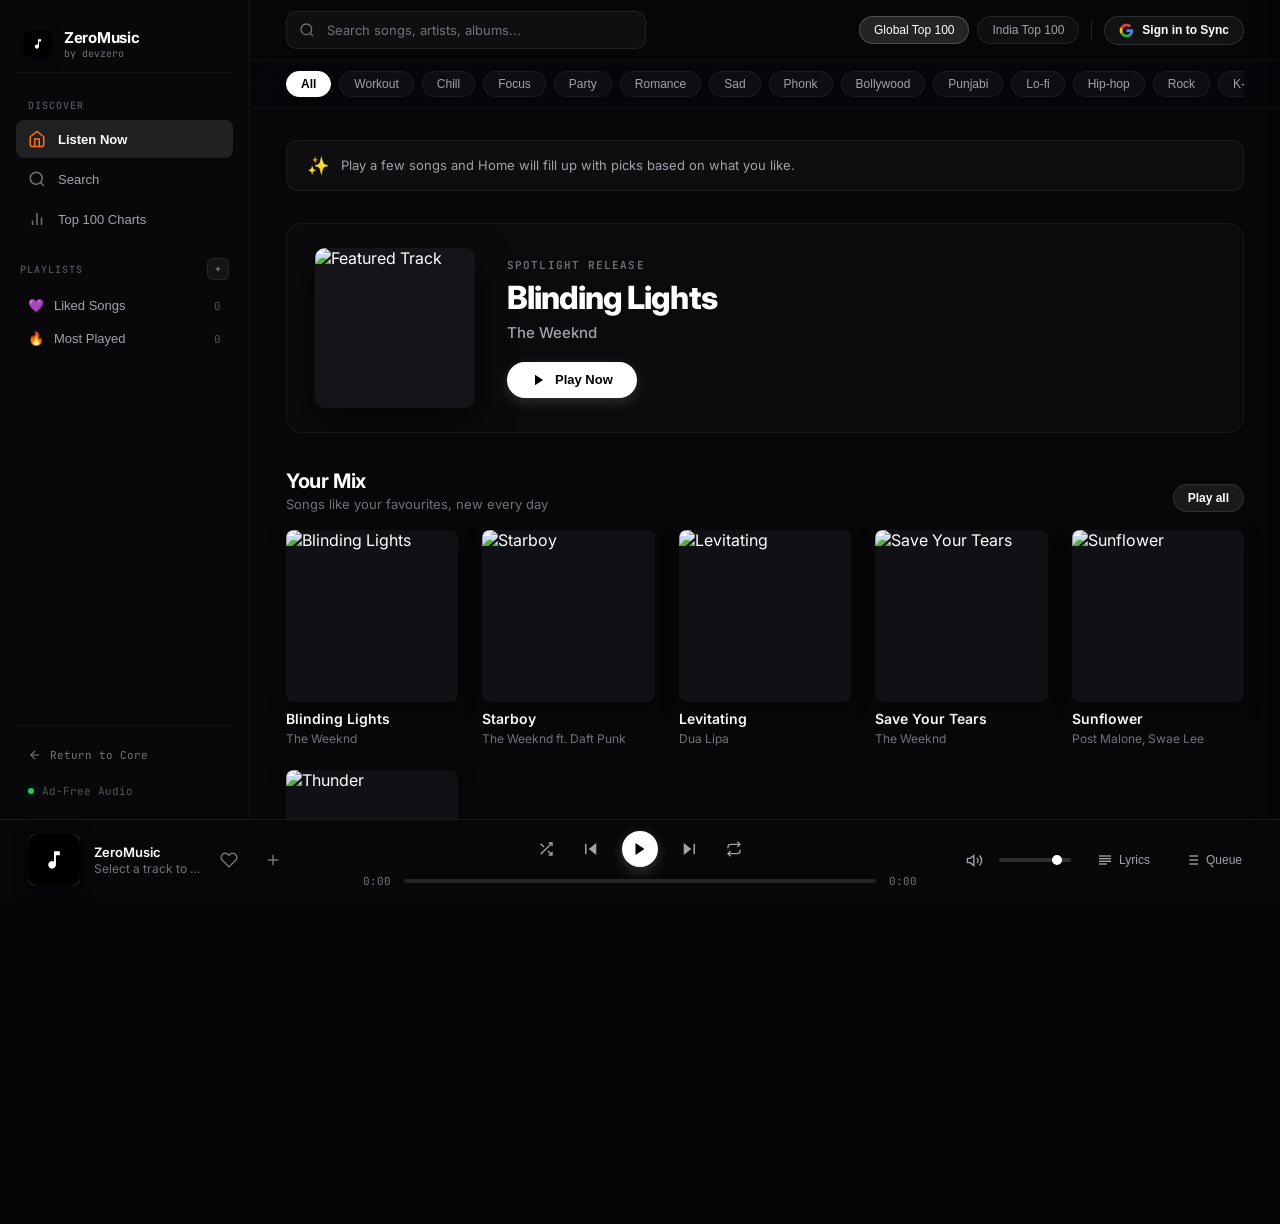
==== commit 84173cfe: "fix(web): resolve Spotify tracks on the fly, prevent playback error skipping loop, and add alternati" ====
--- a/zero-music/index.html
+++ b/zero-music/index.html
@@ -51,7 +51,7 @@
   <!-- Google Identity Services for Drive AppData Cloud Sync -->
   <script src="https://accounts.google.com/gsi/client" async defer></script>
   <!-- Standalone ZeroMusic Design System (No interference from external css) -->
-  <link rel="stylesheet" href="/zero-music/zm.css?v=24" />
+  <link rel="stylesheet" href="/zero-music/zm.css?v=26" />
   <script>
     (function() {
       var isMobile = /Android|webOS|iPhone|iPad|iPod|BlackBerry|IEMobile|Opera Mini/i.test(navigator.userAgent) || window.innerWidth <= 820;
@@ -194,6 +194,19 @@
         <span class="zm-mobile-title">ZeroMusic</span>
       </a>
       <div class="zm-mobile-actions">
+        <button id="btn-mobile-google-auth" class="btn-google-sync btn-mobile-auth" title="Sign in with Google">
+          <svg class="google-auth-icon" width="14" height="14" viewBox="0 0 24 24">
+            <path fill="#4285F4" d="M22.56 12.25c0-.78-.07-1.53-.2-2.25H12v4.26h5.92c-.26 1.37-1.04 2.53-2.21 3.31v2.77h3.57c2.08-1.92 3.28-4.74 3.28-8.09z"/>
+            <path fill="#34A853" d="M12 23c2.97 0 5.46-.98 7.28-2.66l-3.57-2.77c-.98.66-2.23 1.06-3.71 1.06-2.86 0-5.29-1.93-6.16-4.53H2.18v2.84C3.99 20.53 7.7 23 12 23z"/>
+            <path fill="#FBBC05" d="M5.84 14.09c-.22-.66-.35-1.36-.35-2.09s.13-1.43.35-2.09V7.06H2.18C1.43 8.55 1 10.22 1 12s.43 3.45 1.18 4.94l2.85-2.22.81-.63z"/>
+            <path fill="#EA4335" d="M12 5.38c1.62 0 3.06.56 4.21 1.64l3.15-3.15C17.45 2.09 14.97 1 12 1 7.7 1 3.99 3.47 2.18 7.06l3.66 2.84c.87-2.6 3.3-4.52 6.16-4.52z"/>
+          </svg>
+          <span>Sign In</span>
+        </button>
+        <div id="mobile-user-profile-badge" class="user-profile-pill" style="display: none;">
+          <img id="mobile-user-avatar-img" class="user-avatar-thumb" src="" alt="User" />
+          <span id="mobile-user-display-name" class="user-profile-name">User</span>
+        </div>
         <a href="/wiki" class="zm-mobile-core-link">Core</a>
       </div>
     </header>
@@ -800,6 +813,17 @@
             <button id="btn-save-client-id" class="btn-action-ghost btn-save-id">Update Client ID</button>
           </div>
         </div>
+
+        <!-- Registered Listeners Directory Section -->
+        <div class="sync-advanced-section" style="margin-top: 14px;">
+          <button id="btn-toggle-users-dir" class="btn-text-link">Registered Listeners Directory (zero-music-db) ▾</button>
+          <div id="sync-users-dir-drawer" style="display: none; margin-top: 10px;">
+            <div id="sync-users-dir-loading" style="font-size: 12px; color: var(--zm-text-secondary); text-align: center; padding: 10px;">
+              Loading registered users...
+            </div>
+            <div id="sync-users-dir-list" class="sync-users-list"></div>
+          </div>
+        </div>
       </div>
 
       <div class="zm-modal-actions sync-modal-actions">
@@ -812,6 +836,51 @@
     </div>
   </div>
 
+  <!-- ══════════════════════════════════════════════════════════════
+       MANDATORY ZERO-MUSIC AUTHENTICATION GATE (LOCKDOWN MODE)
+       ══════════════════════════════════════════════════════════════ -->
+  <div id="zm-auth-gate" class="zm-auth-gate-overlay" style="display: none;">
+    <div class="zm-auth-gate-card">
+      <div class="zm-auth-gate-badge">AUTHENTICATION REQUIRED</div>
+      <div class="zm-auth-gate-icon">
+        <img src="/zero-music/icon.svg" alt="ZeroMusic" width="56" height="56" />
+      </div>
+      <h2 class="zm-auth-gate-title">Welcome to ZeroMusic</h2>
+      <p class="zm-auth-gate-desc">
+        ZeroMusic is a free, completely ad-free streaming player. Sign in with your Google account to unlock full playback, synced lyrics, and cross-device library sync.
+      </p>
+
+      <div class="zm-auth-gate-features">
+        <div class="zm-auth-gate-feat">
+          <span class="feat-bullet">✦</span>
+          <span>Ad-Free High-Fidelity Audio Stream Engine</span>
+        </div>
+        <div class="zm-auth-gate-feat">
+          <span class="feat-bullet">✦</span>
+          <span>Real-Time Time-Synced LRCLIB Lyrics</span>
+        </div>
+        <div class="zm-auth-gate-feat">
+          <span class="feat-bullet">✦</span>
+          <span>Permanent Android ↔ Web Cloud Library Sync</span>
+        </div>
+      </div>
+
+      <button id="btn-gate-google-auth" class="btn-gate-signin">
+        <svg class="google-auth-icon" width="18" height="18" viewBox="0 0 24 24">
+          <path fill="#4285F4" d="M22.56 12.25c0-.78-.07-1.53-.2-2.25H12v4.26h5.92c-.26 1.37-1.04 2.53-2.21 3.31v2.77h3.57c2.08-1.92 3.28-4.74 3.28-8.09z"/>
+          <path fill="#34A853" d="M12 23c2.97 0 5.46-.98 7.28-2.66l-3.57-2.77c-.98.66-2.23 1.06-3.71 1.06-2.86 0-5.29-1.93-6.16-4.53H2.18v2.84C3.99 20.53 7.7 23 12 23z"/>
+          <path fill="#FBBC05" d="M5.84 14.09c-.22-.66-.35-1.36-.35-2.09s.13-1.43.35-2.09V7.06H2.18C1.43 8.55 1 10.22 1 12s.43 3.45 1.18 4.94l2.85-2.22.81-.63z"/>
+          <path fill="#EA4335" d="M12 5.38c1.62 0 3.06.56 4.21 1.64l3.15-3.15C17.45 2.09 14.97 1 12 1 7.7 1 3.99 3.47 2.18 7.06l3.66 2.84c.87-2.6 3.3-4.52 6.16-4.52z"/>
+        </svg>
+        <span>Continue with Google</span>
+      </button>
+
+      <p class="zm-auth-gate-footnote">
+        Private & Secure • Zero Ads • Google Drive AppData Sync
+      </p>
+    </div>
+  </div>
+
   <!-- Hidden Audio Engine -->
   <div id="yt-audio-container" aria-hidden="true" style="position:absolute;width:1px;height:1px;left:-9999px;opacity:0;">
     <div id="yt-audio-player"></div>
@@ -821,7 +890,7 @@
   <div id="zm-toast" class="zm-toast-message"></div>
 
   <!-- ZeroMusic Player Engine (Self-contained, ad-free) -->
-  <script src="/zero-music/player.js?v=24"></script>
+  <script src="/zero-music/player.js?v=27"></script>
   <script>
     fetch("/zero-music/latest-v2.json", { cache: "no-store" }).then(r => r.json()).then(feed => {
       const size = feed.size ? " // " + (feed.size / 1048576).toFixed(1) + " MB" : "";
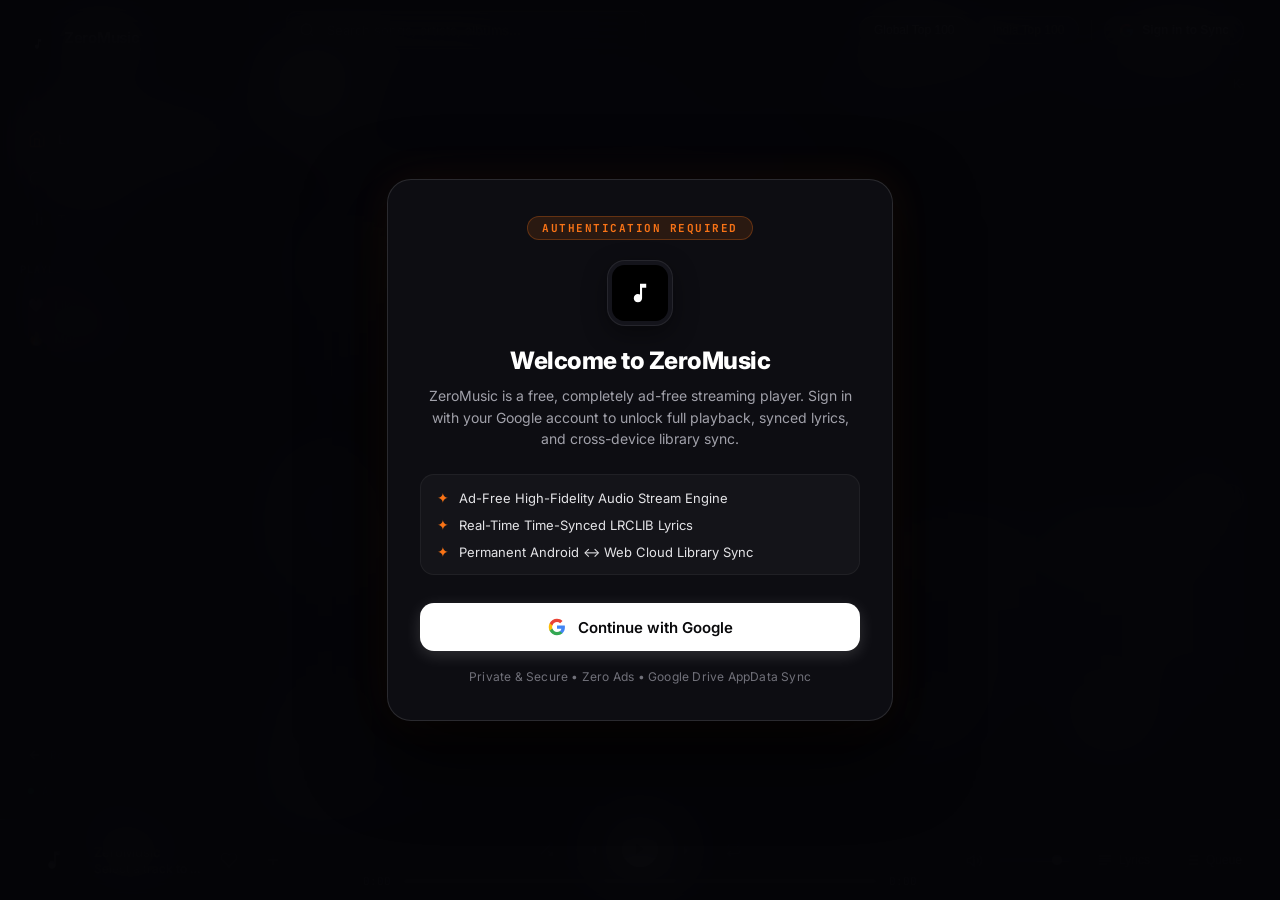
==== commit 81a55ff8: "fix(lyrics): robust track metadata resolution, multi-tier LRCLIB search, and plain lyrics styling" ====
--- a/zero-music/index.html
+++ b/zero-music/index.html
@@ -890,7 +890,7 @@
   <div id="zm-toast" class="zm-toast-message"></div>
 
   <!-- ZeroMusic Player Engine (Self-contained, ad-free) -->
-  <script src="/zero-music/player.js?v=27"></script>
+  <script src="/zero-music/player.js?v=29"></script>
   <script>
     fetch("/zero-music/latest-v2.json", { cache: "no-store" }).then(r => r.json()).then(feed => {
       const size = feed.size ? " // " + (feed.size / 1048576).toFixed(1) + " MB" : "";
--- a/zero-music/zm.css
+++ b/zero-music/zm.css
@@ -1851,6 +1851,30 @@
   color: var(--zm-text-muted);
   margin-top: 60px;
   font-family: var(--zm-font-mono);
+}
+.plain-lyrics {
+  font-size: 21px;
+  font-weight: 600;
+  line-height: 1.85;
+  color: rgba(255, 255, 255, 0.88);
+  text-align: left;
+  padding: 10px 4px 60px;
+  white-space: pre-wrap;
+  word-break: break-word;
+  user-select: text;
+}
+.lyrics-badge-unsynced {
+  display: inline-block;
+  font-size: 10px;
+  font-weight: 700;
+  letter-spacing: 0.8px;
+  text-transform: uppercase;
+  background: rgba(255, 255, 255, 0.08);
+  color: var(--zm-text-secondary);
+  border: 1px solid rgba(255, 255, 255, 0.12);
+  border-radius: 9999px;
+  padding: 4px 10px;
+  margin-bottom: 20px;
 }
 
 /* ═════════════════════════════════════════════════════════════════════════
@@ -2285,3 +2309,212 @@
 html:not(.android):not(.mobile-device) body[data-zm-view="player"] #floating-player-dock {
   display: flex !important;
 }
+
+/* ═════════════════════════════════════════════════════════════════════════
+   MANDATORY AUTHENTICATION GATE & USERS DIRECTORY
+   ═════════════════════════════════════════════════════════════════════════ */
+.zm-auth-gate-overlay {
+  position: fixed;
+  inset: 0;
+  width: 100vw;
+  height: 100vh;
+  z-index: 100000;
+  background: rgba(5, 5, 8, 0.94);
+  backdrop-filter: blur(32px);
+  -webkit-backdrop-filter: blur(32px);
+  display: flex;
+  align-items: center;
+  justify-content: center;
+  padding: 24px;
+  box-sizing: border-box;
+}
+
+.zm-auth-gate-card {
+  width: 100%;
+  max-width: 440px;
+  background: #0d0d12;
+  border: 1px solid rgba(255, 255, 255, 0.12);
+  border-radius: 24px;
+  padding: 36px 32px;
+  text-align: center;
+  box-shadow: 0 30px 80px rgba(0, 0, 0, 0.8), 0 0 40px rgba(249, 115, 22, 0.08);
+  display: flex;
+  flex-direction: column;
+  align-items: center;
+}
+
+.zm-auth-gate-badge {
+  display: inline-block;
+  font-family: var(--zm-font-mono);
+  font-size: 11px;
+  font-weight: 700;
+  letter-spacing: 1.5px;
+  color: var(--zm-accent);
+  background: rgba(249, 115, 22, 0.12);
+  border: 1px solid rgba(249, 115, 22, 0.28);
+  border-radius: 999px;
+  padding: 4px 14px;
+  margin-bottom: 20px;
+}
+
+.zm-auth-gate-icon {
+  width: 64px;
+  height: 64px;
+  border-radius: 18px;
+  background: #14141b;
+  border: 1px solid rgba(255, 255, 255, 0.08);
+  display: flex;
+  align-items: center;
+  justify-content: center;
+  margin-bottom: 20px;
+  box-shadow: 0 8px 24px rgba(0, 0, 0, 0.4);
+}
+
+.zm-auth-gate-title {
+  font-size: 24px;
+  font-weight: 800;
+  color: #fff;
+  margin: 0 0 10px 0;
+  letter-spacing: -0.5px;
+}
+
+.zm-auth-gate-desc {
+  font-size: 14px;
+  line-height: 1.55;
+  color: var(--zm-text-secondary);
+  margin: 0 0 24px 0;
+}
+
+.zm-auth-gate-features {
+  width: 100%;
+  display: flex;
+  flex-direction: column;
+  gap: 10px;
+  margin-bottom: 28px;
+  text-align: left;
+  background: rgba(255, 255, 255, 0.03);
+  border: 1px solid rgba(255, 255, 255, 0.05);
+  border-radius: 14px;
+  padding: 14px 16px;
+  box-sizing: border-box;
+}
+
+.zm-auth-gate-feat {
+  display: flex;
+  align-items: center;
+  gap: 10px;
+  font-size: 13px;
+  color: #e4e4e7;
+}
+
+.zm-auth-gate-feat .feat-bullet {
+  color: var(--zm-accent);
+  font-size: 14px;
+}
+
+.btn-gate-signin {
+  width: 100%;
+  height: 48px;
+  background: #ffffff;
+  color: #09090b;
+  font-family: var(--zm-font-sans);
+  font-size: 15px;
+  font-weight: 600;
+  border: none;
+  border-radius: 14px;
+  display: flex;
+  align-items: center;
+  justify-content: center;
+  gap: 12px;
+  cursor: pointer !important;
+  transition: all 0.2s ease;
+  box-shadow: 0 4px 16px rgba(255, 255, 255, 0.15);
+}
+
+.btn-gate-signin:hover {
+  background: #f4f4f5;
+  transform: translateY(-1px);
+  box-shadow: 0 6px 20px rgba(255, 255, 255, 0.22);
+}
+
+.btn-gate-signin:active {
+  transform: translateY(0);
+}
+
+.zm-auth-gate-footnote {
+  font-size: 12px;
+  color: var(--zm-text-muted);
+  margin: 18px 0 0 0;
+  letter-spacing: 0.2px;
+}
+
+/* Users directory in Sync Modal */
+.sync-users-list {
+  display: flex;
+  flex-direction: column;
+  gap: 8px;
+  max-height: 220px;
+  overflow-y: auto;
+  border-radius: 10px;
+}
+
+.sync-user-row {
+  display: flex;
+  align-items: center;
+  justify-content: space-between;
+  padding: 10px 12px;
+  background: rgba(255, 255, 255, 0.03);
+  border: 1px solid rgba(255, 255, 255, 0.05);
+  border-radius: 10px;
+  font-size: 13px;
+}
+
+.sync-user-left {
+  display: flex;
+  align-items: center;
+  gap: 10px;
+  min-width: 0;
+}
+
+.sync-user-avatar {
+  width: 28px;
+  height: 28px;
+  border-radius: 50%;
+  background: #18181f;
+  flex-shrink: 0;
+}
+
+.sync-user-details {
+  display: flex;
+  flex-direction: column;
+  min-width: 0;
+}
+
+.sync-user-name {
+  font-weight: 600;
+  color: #fff;
+  white-space: nowrap;
+  overflow: hidden;
+  text-overflow: ellipsis;
+}
+
+.sync-user-email {
+  font-size: 11px;
+  color: var(--zm-text-muted);
+  font-family: var(--zm-font-mono);
+  white-space: nowrap;
+  overflow: hidden;
+  text-overflow: ellipsis;
+}
+
+.sync-user-badge {
+  font-family: var(--zm-font-mono);
+  font-size: 10px;
+  padding: 2px 8px;
+  border-radius: 6px;
+  background: rgba(255, 255, 255, 0.06);
+  color: var(--zm-text-secondary);
+  flex-shrink: 0;
+  text-align: right;
+}
+
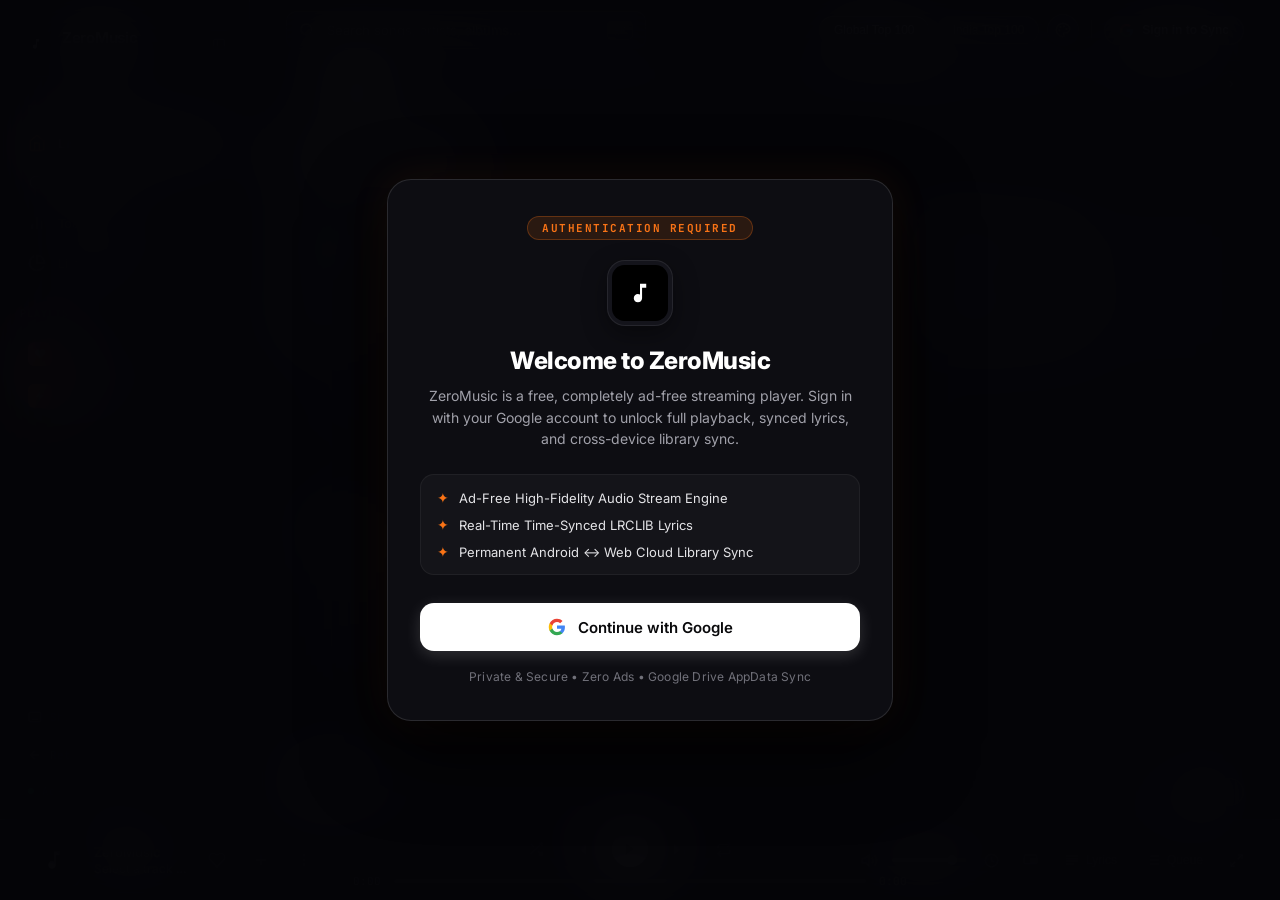
==== commit 64ea2dd1: "Release 4.9.2" ====
--- a/zero-music/index.html
+++ b/zero-music/index.html
@@ -51,7 +51,7 @@
   <!-- Google Identity Services for Drive AppData Cloud Sync -->
   <script src="https://accounts.google.com/gsi/client" async defer></script>
   <!-- Standalone ZeroMusic Design System (No interference from external css) -->
-  <link rel="stylesheet" href="/zero-music/zm.css?v=26" />
+  <link rel="stylesheet" href="/zero-music/zm.css?v=27" />
   <script>
     (function() {
       var isMobile = /Android|webOS|iPhone|iPad|iPod|BlackBerry|IEMobile|Opera Mini/i.test(navigator.userAgent) || window.innerWidth <= 820;
@@ -228,6 +228,21 @@
         </div>
       </div>
 
+      <!-- Interactive Android Highlights Showcase -->
+      <div class="mobile-showcase-strip" id="mobile-showcase-strip">
+        <div class="mobile-showcase-tabs" role="tablist">
+          <button class="mobile-showcase-tab active" data-tab="hud" role="tab" aria-selected="true">Car HUD</button>
+          <button class="mobile-showcase-tab" data-tab="lyrics" role="tab" aria-selected="false">Live Lyrics</button>
+          <button class="mobile-showcase-tab" data-tab="offline" role="tab" aria-selected="false">Offline Vault</button>
+          <button class="mobile-showcase-tab" data-tab="sync" role="tab" aria-selected="false">Cloud Sync</button>
+        </div>
+        <div class="mobile-showcase-card" id="mobile-showcase-body">
+          <div class="showcase-pill-tag">NEW IN ANDROID</div>
+          <h4 class="showcase-card-title">Side-by-Side Automotive Car HUD</h4>
+          <p class="showcase-card-desc">Full-screen ambient artwork glow, live synced lyrics, clock, up-next deck, and 30+ hands-free voice commands built for the road.</p>
+        </div>
+      </div>
+
       <!-- Clean 4-Bullet Feature Grid -->
       <div class="mobile-features-grid">
         <div class="mobile-feat-box">
@@ -295,36 +310,48 @@
        PANE 2: DESKTOP & LAPTOP WEB PLAYER APP (APPLE / SPOTIFY LUXE)
        ══════════════════════════════════════════════════════════════ -->
   <div id="zm-player-view">
+    <!-- Narrow-Screen Sidebar Backdrop -->
+    <div id="sidebar-backdrop" class="sidebar-backdrop"></div>
+
     <!-- Left Navigation Sidebar -->
-    <aside class="player-sidebar">
+    <aside class="player-sidebar" id="player-sidebar">
       <div class="sidebar-top-group">
-        <!-- Brand Lockup -->
-        <a href="/zero-music" class="sidebar-brand-lockup">
-          <img src="/zero-music/icon.svg" alt="ZeroMusic" class="sidebar-brand-icon">
-          <div class="sidebar-brand-meta">
-            <span class="sidebar-brand-text">ZeroMusic</span>
-            <span class="sidebar-brand-sub">by devzero</span>
-          </div>
-        </a>
+        <!-- Brand Lockup + Collapse Toggle -->
+        <div class="sidebar-brand-row">
+          <a href="/zero-music" class="sidebar-brand-lockup">
+            <img src="/zero-music/icon.svg" alt="ZeroMusic" class="sidebar-brand-icon">
+            <div class="sidebar-brand-meta">
+              <span class="sidebar-brand-text">ZeroMusic</span>
+              <span class="sidebar-brand-sub">by devzero</span>
+            </div>
+          </a>
+          <button id="btn-sidebar-collapse" class="sidebar-collapse-btn" title="Toggle Sidebar" aria-label="Toggle Sidebar">
+            <svg width="15" height="15" viewBox="0 0 24 24" fill="none" stroke="currentColor" stroke-width="2"><rect x="3" y="3" width="18" height="18" rx="2"/><line x1="9" y1="3" x2="9" y2="21"/></svg>
+          </button>
+        </div>
 
         <!-- Main Navigation -->
         <nav class="sidebar-nav-block">
           <div class="sidebar-block-title">DISCOVER</div>
-          <button class="sidebar-item active" data-view="home">
+          <button class="sidebar-item active" data-view="home" title="Listen Now">
             <svg width="18" height="18" viewBox="0 0 24 24" fill="none" stroke="currentColor" stroke-width="2"><path d="M3 9l9-7 9 7v11a2 2 0 0 1-2 2H5a2 2 0 0 1-2-2z"/><polyline points="9 22 9 12 15 12 15 22"/></svg>
             <span>Listen Now</span>
           </button>
-          <button class="sidebar-item" data-view="search">
+          <button class="sidebar-item" data-view="search" title="Search">
             <svg width="18" height="18" viewBox="0 0 24 24" fill="none" stroke="currentColor" stroke-width="2"><circle cx="11" cy="11" r="8"/><line x1="21" y1="21" x2="16.65" y2="16.65"/></svg>
             <span>Search</span>
           </button>
-          <button class="sidebar-item" data-view="chart">
+          <button class="sidebar-item" data-view="chart" title="Top 100 Charts">
             <svg width="18" height="18" viewBox="0 0 24 24" fill="none" stroke="currentColor" stroke-width="2"><line x1="18" y1="20" x2="18" y2="10"></line><line x1="12" y1="20" x2="12" y2="4"></line><line x1="6" y1="20" x2="6" y2="14"></line></svg>
             <span>Top 100 Charts</span>
           </button>
+          <button class="sidebar-item" data-view="stats" title="Listening Stats">
+            <svg width="18" height="18" viewBox="0 0 24 24" fill="none" stroke="currentColor" stroke-width="2"><path d="M21.21 15.89A10 10 0 1 1 8 2.83"/><path d="M22 12A10 10 0 0 0 12 2v10z"/></svg>
+            <span>Listening Stats</span>
+          </button>
         </nav>
 
-        <!-- User Playlists (Replaces Hardcoded Genres) -->
+        <!-- User Playlists -->
         <div class="sidebar-nav-block">
           <div class="sidebar-block-header">
             <span class="sidebar-block-title">PLAYLISTS</span>
@@ -340,7 +367,12 @@
 
       <!-- Sidebar Footer -->
       <div class="sidebar-bottom-group">
-        <a href="/wiki" class="sidebar-return-link">
+        <button id="btn-open-shortcuts" class="sidebar-return-link sidebar-shortcuts-btn" title="Keyboard Shortcuts (?)">
+          <svg width="14" height="14" viewBox="0 0 24 24" fill="none" stroke="currentColor" stroke-width="2"><rect x="2" y="4" width="20" height="16" rx="2"/><path d="M6 8h.01M10 8h.01M14 8h.01M18 8h.01M8 12h.01M12 12h.01M16 12h.01M7 16h10"/></svg>
+          <span>Shortcuts</span>
+          <kbd class="kbd-hint">?</kbd>
+        </button>
+        <a href="/wiki" class="sidebar-return-link" title="Return to Core">
           <svg width="14" height="14" viewBox="0 0 24 24" fill="none" stroke="currentColor" stroke-width="2"><line x1="19" y1="12" x2="5" y2="12"></line><polyline points="12 19 5 12 12 5"></polyline></svg>
           <span>Return to Core</span>
         </a>
@@ -352,23 +384,33 @@
     </aside>
 
     <!-- Center Stage Container -->
-    <main class="player-main-stage">
-      <!-- Stage Nav Header: Clean Single Row with Search and Quick Links -->
+    <main class="player-main-stage" id="player-main-stage">
+      <!-- Stage Nav Header -->
       <div class="stage-nav-header">
-        <div class="stage-search-shell">
-          <div class="stage-search-box">
-            <svg width="16" height="16" viewBox="0 0 24 24" fill="none" stroke="currentColor" stroke-width="2" class="search-icon"><circle cx="11" cy="11" r="8"/><line x1="21" y1="21" x2="16.65" y2="16.65"/></svg>
-            <input type="text" id="zm-search-input" class="search-input-field" placeholder="Search songs, artists, albums..." autocomplete="off">
-            <button id="zm-search-clear" class="search-btn-clear" aria-label="Clear Search">✕</button>
-          </div>
-          <!-- Autocomplete Dropdown -->
-          <div id="zm-search-suggestions" class="stage-suggest-dropdown"></div>
+        <div class="stage-nav-left">
+          <button id="btn-mobile-nav-open" class="nav-hamburger-btn" title="Open Navigation" aria-label="Open Navigation">
+            <svg width="18" height="18" viewBox="0 0 24 24" fill="none" stroke="currentColor" stroke-width="2"><line x1="3" y1="6" x2="21" y2="6"/><line x1="3" y1="12" x2="21" y2="12"/><line x1="3" y1="18" x2="21" y2="18"/></svg>
+          </button>
+          <div class="stage-search-shell">
+            <div class="stage-search-box">
+              <svg width="16" height="16" viewBox="0 0 24 24" fill="none" stroke="currentColor" stroke-width="2" class="search-icon"><circle cx="11" cy="11" r="8"/><line x1="21" y1="21" x2="16.65" y2="16.65"/></svg>
+              <input type="text" id="zm-search-input" class="search-input-field" placeholder="Search songs, artists, albums..." autocomplete="off">
+              <button id="zm-search-clear" class="search-btn-clear" aria-label="Clear Search">✕</button>
+              <button id="btn-open-cmdk" class="search-cmdk-badge" title="Command Palette (⌘K)" aria-label="Open Command Palette">⌘K</button>
+            </div>
+            <!-- Autocomplete Dropdown -->
+            <div id="zm-search-suggestions" class="stage-suggest-dropdown"></div>
+          </div>
         </div>
 
         <div class="stage-header-actions">
           <button id="btn-quick-chart-global" class="header-action-pill active" data-chart-switch="global">Global Top 100</button>
           <button id="btn-quick-chart-india" class="header-action-pill" data-chart-switch="india">India Top 100</button>
-          
+
+          <button id="btn-appearance-toggle" class="header-icon-btn" title="Appearance & Theme" aria-label="Appearance & Theme">
+            <svg width="16" height="16" viewBox="0 0 24 24" fill="none" stroke="currentColor" stroke-width="2"><circle cx="13.5" cy="6.5" r=".5" fill="currentColor"/><circle cx="17.5" cy="10.5" r=".5" fill="currentColor"/><circle cx="8.5" cy="7.5" r=".5" fill="currentColor"/><circle cx="6.5" cy="12.5" r=".5" fill="currentColor"/><path d="M12 2C6.5 2 2 6.5 2 12s4.5 10 10 10c.926 0 1.648-.746 1.648-1.688 0-.437-.18-.835-.437-1.125-.29-.289-.438-.652-.438-1.125a1.64 1.64 0 0 1 1.668-1.668h1.996c3.051 0 5.555-2.503 5.555-5.554C21.965 6.012 17.461 2 12 2z"/></svg>
+          </button>
+
           <div class="header-actions-separator" aria-hidden="true"></div>
 
           <!-- Google Sync & Profile Pill (Phone ↔ PC Account Sync) -->
@@ -401,9 +443,12 @@
         </div>
       </div>
 
-      <!-- Separate Moods/Genres Sub-Bar (Divided exactly like Android App MOODS) -->
+      <!-- Separate Moods/Genres Sub-Bar with Scroll Chevrons -->
       <nav class="moods-subbar" aria-label="Moods and Genres">
-        <div class="mood-chips-scroll">
+        <button id="btn-moods-left" class="mood-scroll-btn prev" aria-label="Scroll moods left">
+          <svg width="14" height="14" viewBox="0 0 24 24" fill="none" stroke="currentColor" stroke-width="2.5"><polyline points="15 18 9 12 15 6"/></svg>
+        </button>
+        <div class="mood-chips-scroll" id="mood-chips-scroll">
           <button class="mood-chip active" data-mood="all">All</button>
           <button class="mood-chip" data-mood="Workout">Workout</button>
           <button class="mood-chip" data-mood="Chill">Chill</button>
@@ -422,39 +467,65 @@
           <button class="mood-chip" data-mood="Devotional">Devotional</button>
           <button class="mood-chip" data-mood="Sleep">Sleep</button>
         </div>
+        <button id="btn-moods-right" class="mood-scroll-btn next" aria-label="Scroll moods right">
+          <svg width="14" height="14" viewBox="0 0 24 24" fill="none" stroke="currentColor" stroke-width="2.5"><polyline points="9 18 15 12 9 6"/></svg>
+        </button>
       </nav>
 
       <!-- Scrollable Stage Content -->
-      <div class="stage-scroll-canvas">
+      <div class="stage-scroll-canvas" id="stage-scroll-canvas">
         <!-- ══════════════════════════════════════════════════════════
-             SECTION: HOME / DISCOVER (EXACT ANDROID APP SECTIONS)
+             SECTION: HOME / DISCOVER (BENTO + HORIZONTAL CAROUSELS)
              ══════════════════════════════════════════════════════════ -->
         <section id="section-home" class="main-content-section active-section">
-          <!-- 1. Listening History at the TOP (Matches Android app HomeScreen.kt line 288) -->
+          <!-- 0. Time-of-Day Greeting + Bento Quick-Jump Grid -->
+          <div class="home-bento-header" id="home-bento-header">
+            <div class="home-greeting-row">
+              <div>
+                <h2 id="home-greeting-title" class="home-greeting-title">Good evening</h2>
+                <p id="home-greeting-sub" class="home-greeting-sub">Pick up right where you left off</p>
+              </div>
+              <button id="btn-home-shuffle-liked" class="btn-action-pill" style="display: none;">
+                <svg width="14" height="14" viewBox="0 0 24 24" fill="none" stroke="currentColor" stroke-width="2"><polyline points="16 3 21 3 21 8"/><line x1="4" y1="20" x2="21" y2="3"/><polyline points="21 16 21 21 16 21"/><line x1="15" y1="15" x2="21" y2="21"/><line x1="4" y1="4" x2="9" y2="9"/></svg>
+                <span>Shuffle Liked</span>
+              </button>
+            </div>
+            <div id="home-bento-grid" class="home-bento-grid"></div>
+          </div>
+
+          <!-- 1. Listening History Carousel -->
           <div id="recently-played-section" class="home-feed-section" style="display: none;">
             <div class="section-heading-bar">
               <div>
                 <h3 class="section-title">Recently played</h3>
                 <p class="section-subtitle">Jump back in</p>
               </div>
-              <button id="btn-clear-history" class="btn-action-ghost">Clear</button>
-            </div>
-            <div id="recently-played-grid" class="tracks-grid"></div>
-          </div>
-
-          <!-- Empty History Tip (Android app style when user has no plays yet) -->
+              <div class="section-heading-actions">
+                <button class="btn-shelf-expand" data-expand-grid="recently-played-grid">See all</button>
+                <button id="btn-clear-history" class="btn-action-ghost">Clear</button>
+              </div>
+            </div>
+            <div class="shelf-carousel-wrap">
+              <button class="shelf-scroll-btn prev" data-carousel-dir="-1" aria-label="Scroll left"><svg width="16" height="16" viewBox="0 0 24 24" fill="none" stroke="currentColor" stroke-width="2.5"><polyline points="15 18 9 12 15 6"/></svg></button>
+              <div id="recently-played-grid" class="tracks-grid tracks-carousel"></div>
+              <button class="shelf-scroll-btn next" data-carousel-dir="1" aria-label="Scroll right"><svg width="16" height="16" viewBox="0 0 24 24" fill="none" stroke="currentColor" stroke-width="2.5"><polyline points="9 18 15 12 9 6"/></svg></button>
+            </div>
+          </div>
+
+          <!-- Empty History Tip -->
           <div id="empty-history-tip" class="home-welcome-tip" style="display: none;">
-            <div class="welcome-tip-icon">✨</div>
-            <div class="welcome-tip-text">Play a few songs and Home will fill up with picks based on what you like.</div>
-          </div>
-
-          <!-- 2. Cinematic Editorial Billboard (Apple Music / Spotify Style) -->
-          <div class="editorial-billboard">
+            <div class="welcome-tip-icon">✦</div>
+            <div class="welcome-tip-text">Play a few songs and Home will personalize with mixes, stats, and picks based on your taste.</div>
+          </div>
+
+          <!-- 2. Cinematic Rotating Editorial Spotlight Carousel -->
+          <div class="editorial-billboard" id="editorial-billboard">
+            <div id="spotlight-ambient-bg" class="billboard-ambient-bg" aria-hidden="true"></div>
             <div class="editorial-art-frame">
               <img id="spotlight-art" class="editorial-art-img" src="https://is1-ssl.mzstatic.com/image/thumb/Music125/v4/6f/bc/e6/6fbce6c4-c38c-72d8-4fd0-66cfff32f679/20UMGIM12176.rgb.jpg/600x600bb.jpg" alt="Featured Track">
             </div>
             <div class="editorial-info-pane">
-              <span class="editorial-eyebrow">SPOTLIGHT RELEASE</span>
+              <span class="editorial-eyebrow" id="spotlight-eyebrow">SPOTLIGHT RELEASE</span>
               <h2 id="spotlight-title" class="editorial-heading">Blinding Lights</h2>
               <div id="spotlight-artist" class="editorial-subheading">The Weeknd</div>
               <div class="editorial-actions-row">
@@ -462,47 +533,86 @@
                   <svg width="16" height="16" viewBox="0 0 24 24" fill="currentColor"><polygon points="6 4 18 12 6 20 6 4"/></svg>
                   <span>Play Now</span>
                 </button>
-              </div>
-            </div>
-          </div>
-
-          <!-- 3. Your Mix (Android app Recommender) -->
+                <button id="btn-spotlight-queue" class="btn-action-pill">
+                  <svg width="14" height="14" viewBox="0 0 24 24" fill="none" stroke="currentColor" stroke-width="2.2"><line x1="12" y1="5" x2="12" y2="19"/><line x1="5" y1="12" x2="19" y2="12"/></svg>
+                  <span>Up Next</span>
+                </button>
+                <button id="btn-spotlight-like" class="btn-spotlight-icon" title="Like Spotlight Track" aria-label="Like">
+                  <svg width="16" height="16" viewBox="0 0 24 24" fill="none" stroke="currentColor" stroke-width="2"><path d="M20.84 4.61a5.5 5.5 0 0 0-7.78 0L12 5.67l-1.06-1.06a5.5 5.5 0 0 0-7.78 7.78l1.06 1.06L12 21.23l7.78-7.78 1.06-1.06a5.5 5.5 0 0 0 0-7.78z"/></svg>
+                </button>
+              </div>
+            </div>
+            <div class="spotlight-nav-controls">
+              <div id="spotlight-dots" class="spotlight-dots"></div>
+              <div class="spotlight-arrow-pair">
+                <button id="btn-spotlight-prev" class="spotlight-arrow-btn" aria-label="Previous Spotlight">
+                  <svg width="14" height="14" viewBox="0 0 24 24" fill="none" stroke="currentColor" stroke-width="2.5"><polyline points="15 18 9 12 15 6"/></svg>
+                </button>
+                <button id="btn-spotlight-next" class="spotlight-arrow-btn" aria-label="Next Spotlight">
+                  <svg width="14" height="14" viewBox="0 0 24 24" fill="none" stroke="currentColor" stroke-width="2.5"><polyline points="9 18 15 12 9 6"/></svg>
+                </button>
+              </div>
+            </div>
+          </div>
+
+          <!-- 3. Your Mix -->
           <div id="your-mix-section" class="home-feed-section">
             <div class="section-heading-bar">
               <div>
                 <h3 class="section-title">Your Mix</h3>
                 <p class="section-subtitle">Songs like your favourites, new every day</p>
               </div>
-              <button class="btn-play-all-section" data-play-section="your-mix">Play all</button>
-            </div>
-            <div id="your-mix-grid" class="tracks-grid"></div>
-          </div>
-
-          <!-- 4. Quick picks (Android app Quick picks) -->
+              <div class="section-heading-actions">
+                <button class="btn-shelf-expand" data-expand-grid="your-mix-grid">See all</button>
+                <button class="btn-play-all-section" data-play-section="your-mix">Play all</button>
+              </div>
+            </div>
+            <div class="shelf-carousel-wrap">
+              <button class="shelf-scroll-btn prev" data-carousel-dir="-1" aria-label="Scroll left"><svg width="16" height="16" viewBox="0 0 24 24" fill="none" stroke="currentColor" stroke-width="2.5"><polyline points="15 18 9 12 15 6"/></svg></button>
+              <div id="your-mix-grid" class="tracks-grid tracks-carousel"></div>
+              <button class="shelf-scroll-btn next" data-carousel-dir="1" aria-label="Scroll right"><svg width="16" height="16" viewBox="0 0 24 24" fill="none" stroke="currentColor" stroke-width="2.5"><polyline points="9 18 15 12 9 6"/></svg></button>
+            </div>
+          </div>
+
+          <!-- 4. Quick picks -->
           <div id="quick-picks-section" class="home-feed-section">
             <div class="section-heading-bar">
               <div>
                 <h3 class="section-title">Quick picks</h3>
                 <p class="section-subtitle">Based on what you've played recently</p>
               </div>
-              <button class="btn-play-all-section" data-play-section="quick-picks">Play all</button>
-            </div>
-            <div id="quick-picks-grid" class="tracks-grid"></div>
-          </div>
-
-          <!-- 5. Because you listened to (Android app Song Radio Recommender) -->
+              <div class="section-heading-actions">
+                <button class="btn-shelf-expand" data-expand-grid="quick-picks-grid">See all</button>
+                <button class="btn-play-all-section" data-play-section="quick-picks">Play all</button>
+              </div>
+            </div>
+            <div class="shelf-carousel-wrap">
+              <button class="shelf-scroll-btn prev" data-carousel-dir="-1" aria-label="Scroll left"><svg width="16" height="16" viewBox="0 0 24 24" fill="none" stroke="currentColor" stroke-width="2.5"><polyline points="15 18 9 12 15 6"/></svg></button>
+              <div id="quick-picks-grid" class="tracks-grid tracks-carousel"></div>
+              <button class="shelf-scroll-btn next" data-carousel-dir="1" aria-label="Scroll right"><svg width="16" height="16" viewBox="0 0 24 24" fill="none" stroke="currentColor" stroke-width="2.5"><polyline points="9 18 15 12 9 6"/></svg></button>
+            </div>
+          </div>
+
+          <!-- 5. Because you listened to -->
           <div id="because-listened-section" class="home-feed-section" style="display: none;">
             <div class="section-heading-bar">
               <div>
                 <h3 class="section-title" id="because-title">Because you listened to</h3>
                 <p class="section-subtitle" id="because-subtitle">Recommended tracks</p>
               </div>
-              <button class="btn-play-all-section" data-play-section="because">Play all</button>
-            </div>
-            <div id="because-grid" class="tracks-grid"></div>
-          </div>
-
-          <!-- 6. Top 100 Songs on Main Screen (YouTube Music Charts) -->
+              <div class="section-heading-actions">
+                <button class="btn-shelf-expand" data-expand-grid="because-grid">See all</button>
+                <button class="btn-play-all-section" data-play-section="because">Play all</button>
+              </div>
+            </div>
+            <div class="shelf-carousel-wrap">
+              <button class="shelf-scroll-btn prev" data-carousel-dir="-1" aria-label="Scroll left"><svg width="16" height="16" viewBox="0 0 24 24" fill="none" stroke="currentColor" stroke-width="2.5"><polyline points="15 18 9 12 15 6"/></svg></button>
+              <div id="because-grid" class="tracks-grid tracks-carousel"></div>
+              <button class="shelf-scroll-btn next" data-carousel-dir="1" aria-label="Scroll right"><svg width="16" height="16" viewBox="0 0 24 24" fill="none" stroke="currentColor" stroke-width="2.5"><polyline points="9 18 15 12 9 6"/></svg></button>
+            </div>
+          </div>
+
+          <!-- 6. Compact Top 12 Chart Preview on Home -->
           <div id="main-top-100-section" class="home-feed-section">
             <div class="section-heading-bar">
               <div>
@@ -519,36 +629,67 @@
                   <svg width="14" height="14" viewBox="0 0 24 24" fill="currentColor"><polygon points="6 4 18 12 6 20 6 4"/></svg>
                   <span>Play all</span>
                 </button>
-              </div>
-            </div>
-            <div id="main-top-100-table" class="track-rows-wrap top-100-table"></div>
-          </div>
-
-          <!-- 7. New Releases (Android app ReleasesRow) -->
+                <button id="btn-view-full-chart" class="btn-shelf-expand">Full Top 100 →</button>
+              </div>
+            </div>
+            <div id="main-top-100-table" class="track-rows-wrap top-100-table top-100-compact-grid"></div>
+          </div>
+
+          <!-- 7. New Releases -->
           <div id="new-releases-section" class="home-feed-section">
             <div class="section-heading-bar">
               <div>
                 <h3 class="section-title">New releases for you</h3>
                 <p class="section-subtitle">Fresh singles and albums</p>
               </div>
-            </div>
-            <div id="new-releases-grid" class="tracks-grid"></div>
+              <div class="section-heading-actions">
+                <button class="btn-shelf-expand" data-expand-grid="new-releases-grid">See all</button>
+              </div>
+            </div>
+            <div class="shelf-carousel-wrap">
+              <button class="shelf-scroll-btn prev" data-carousel-dir="-1" aria-label="Scroll left"><svg width="16" height="16" viewBox="0 0 24 24" fill="none" stroke="currentColor" stroke-width="2.5"><polyline points="15 18 9 12 15 6"/></svg></button>
+              <div id="new-releases-grid" class="tracks-grid tracks-carousel"></div>
+              <button class="shelf-scroll-btn next" data-carousel-dir="1" aria-label="Scroll right"><svg width="16" height="16" viewBox="0 0 24 24" fill="none" stroke="currentColor" stroke-width="2.5"><polyline points="9 18 15 12 9 6"/></svg></button>
+            </div>
           </div>
         </section>
 
         <!-- ══════════════════════════════════════════════════════════
-             SECTION: SEARCH RESULTS
+             SECTION: SEARCH RESULTS & BROWSE
              ══════════════════════════════════════════════════════════ -->
         <section id="section-search" class="main-content-section" style="display: none;">
           <div class="section-heading-bar">
             <div>
-              <h3 class="section-title" id="search-results-header">Search Results</h3>
-              <p class="section-subtitle" id="search-results-subtitle">Songs, artists, and albums</p>
-            </div>
-          </div>
-          <div id="search-results-grid" class="tracks-grid">
-            <div class="zm-empty">Type in the search bar above to explore tracks...</div>
-          </div>
+              <h3 class="section-title" id="search-results-header">Explore & Search</h3>
+              <p class="section-subtitle" id="search-results-subtitle">Search tracks, artists, or browse moods below</p>
+            </div>
+            <div id="search-view-toggle" class="view-mode-switch" style="display: none;">
+              <button id="btn-search-view-grid" class="view-mode-btn active" title="Grid View" aria-label="Grid View">
+                <svg width="14" height="14" viewBox="0 0 24 24" fill="none" stroke="currentColor" stroke-width="2"><rect x="3" y="3" width="7" height="7"/><rect x="14" y="3" width="7" height="7"/><rect x="14" y="14" width="7" height="7"/><rect x="3" y="14" width="7" height="7"/></svg>
+              </button>
+              <button id="btn-search-view-list" class="view-mode-btn" title="List View" aria-label="List View">
+                <svg width="14" height="14" viewBox="0 0 24 24" fill="none" stroke="currentColor" stroke-width="2"><line x1="8" y1="6" x2="21" y2="6"/><line x1="8" y1="12" x2="21" y2="12"/><line x1="8" y1="18" x2="21" y2="18"/><line x1="3" y1="6" x2="3.01" y2="6"/><line x1="3" y1="12" x2="3.01" y2="12"/><line x1="3" y1="18" x2="3.01" y2="18"/></svg>
+              </button>
+            </div>
+          </div>
+
+          <!-- Browse Empty State (Recent Searches + Visual Mood Tiles) -->
+          <div id="search-browse-panel" class="search-browse-panel">
+            <div id="recent-searches-wrap" class="recent-searches-wrap" style="display: none;">
+              <div class="recent-searches-head">
+                <span class="sidebar-block-title" style="padding: 0;">RECENT SEARCHES</span>
+                <button id="btn-clear-recent-searches" class="btn-text-link">Clear all</button>
+              </div>
+              <div id="recent-searches-list" class="recent-searches-chips"></div>
+            </div>
+            <div class="search-moods-heading">Browse by Mood & Vibe</div>
+            <div id="search-mood-tiles" class="search-mood-tiles"></div>
+          </div>
+
+          <!-- Top Result + Songs Split (Shown on Text Search) -->
+          <div id="search-top-result-wrap" class="search-top-result-wrap" style="display: none;"></div>
+
+          <div id="search-results-grid" class="tracks-grid"></div>
         </section>
 
         <!-- ══════════════════════════════════════════════════════════
@@ -579,9 +720,10 @@
              SECTION: PLAYLIST DETAIL VIEW
              ══════════════════════════════════════════════════════════ -->
         <section id="section-playlist" class="main-content-section" style="display: none;">
-          <div class="playlist-editorial-hero">
+          <div class="playlist-editorial-hero" id="playlist-editorial-hero">
+            <div id="playlist-ambient-bg" class="playlist-ambient-bg" aria-hidden="true"></div>
             <div class="playlist-art-frame">
-              <div id="playlist-art-display" class="playlist-art-gradient">🎵</div>
+              <div id="playlist-art-display" class="playlist-art-gradient"></div>
             </div>
             <div class="playlist-info-pane">
               <span class="editorial-eyebrow">PLAYLIST</span>
@@ -596,11 +738,74 @@
                   <svg width="16" height="16" viewBox="0 0 24 24" fill="none" stroke="currentColor" stroke-width="2"><polyline points="16 3 21 3 21 8"/><line x1="4" y1="20" x2="21" y2="3"/><polyline points="21 16 21 21 16 21"/><line x1="15" y1="15" x2="21" y2="21"/><line x1="4" y1="4" x2="9" y2="9"/></svg>
                   <span>Shuffle</span>
                 </button>
-                <button id="btn-playlist-delete" class="btn-action-ghost" style="display: none;">Delete</button>
-              </div>
-            </div>
-          </div>
+                <button id="btn-playlist-rename" class="btn-action-ghost" style="display: none;">Rename</button>
+                <button id="btn-playlist-delete" class="btn-action-ghost btn-danger-ghost" style="display: none;">Delete</button>
+              </div>
+            </div>
+          </div>
+
+          <!-- In-Playlist Instant Filter & Sort Toolbar -->
+          <div class="playlist-toolbar" id="playlist-toolbar">
+            <div class="playlist-filter-box">
+              <svg width="14" height="14" viewBox="0 0 24 24" fill="none" stroke="currentColor" stroke-width="2"><circle cx="11" cy="11" r="8"/><line x1="21" y1="21" x2="16.65" y2="16.65"/></svg>
+              <input type="text" id="playlist-filter-input" class="playlist-filter-input" placeholder="Filter in playlist..." autocomplete="off">
+            </div>
+            <select id="playlist-sort-select" class="playlist-sort-select" aria-label="Sort playlist">
+              <option value="default">Sort: Default Order</option>
+              <option value="title">Sort: Title (A–Z)</option>
+              <option value="artist">Sort: Artist (A–Z)</option>
+              <option value="duration">Sort: Duration</option>
+            </select>
+          </div>
+
           <div id="playlist-tracks-table" class="track-rows-wrap"></div>
+        </section>
+
+        <!-- ══════════════════════════════════════════════════════════
+             SECTION: LISTENING STATS DASHBOARD
+             ══════════════════════════════════════════════════════════ -->
+        <section id="section-stats" class="main-content-section" style="display: none;">
+          <div class="section-heading-bar">
+            <div>
+              <div class="section-badge">YOUR LISTENING INSIGHTS</div>
+              <h2 class="section-title">Listening Stats</h2>
+              <p class="section-subtitle">Synced play activity across your Web & Android library</p>
+            </div>
+            <button id="btn-export-stats-card" class="btn-action-pill">
+              <svg width="15" height="15" viewBox="0 0 24 24" fill="none" stroke="currentColor" stroke-width="2"><path d="M4 12v8a2 2 0 0 0 2 2h12a2 2 0 0 0 2-2v-8"/><polyline points="16 6 12 2 8 6"/><line x1="12" y1="2" x2="12" y2="15"/></svg>
+              <span>Share Stats Card</span>
+            </button>
+          </div>
+
+          <div class="stats-kpi-grid">
+            <div class="stats-kpi-card">
+              <span class="stats-kpi-label">TOTAL PLAYS</span>
+              <span class="stats-kpi-val" id="stats-total-plays">0</span>
+            </div>
+            <div class="stats-kpi-card">
+              <span class="stats-kpi-label">UNIQUE TRACKS</span>
+              <span class="stats-kpi-val" id="stats-unique-tracks">0</span>
+            </div>
+            <div class="stats-kpi-card">
+              <span class="stats-kpi-label">LIKED SONGS</span>
+              <span class="stats-kpi-val" id="stats-liked-count">0</span>
+            </div>
+            <div class="stats-kpi-card">
+              <span class="stats-kpi-label">PLAYLISTS</span>
+              <span class="stats-kpi-val" id="stats-playlists-count">0</span>
+            </div>
+          </div>
+
+          <div class="stats-columns-grid">
+            <div class="stats-panel-card">
+              <h3 class="stats-panel-title">Top Played Tracks</h3>
+              <div id="stats-top-tracks" class="stats-ranked-list"></div>
+            </div>
+            <div class="stats-panel-card">
+              <h3 class="stats-panel-title">Top Artists</h3>
+              <div id="stats-top-artists" class="stats-ranked-list"></div>
+            </div>
+          </div>
         </section>
 
         <!-- Pure Bottom Legal & Terms Footer -->
@@ -622,9 +827,10 @@
   </div>
 
   <!-- ══════════════════════════════════════════════════════════════
-       SYNCED LYRICS DRAWER (APPLE MUSIC DARK LUXE)
+       SYNCED LYRICS DRAWER (APPLE MUSIC DARK LUXE + STUDIO TOOLS)
        ══════════════════════════════════════════════════════════════ -->
   <aside id="lyrics-drawer" class="lyrics-slideover-sheet">
+    <div id="lyrics-ambient-bg" class="drawer-ambient-bg" aria-hidden="true"></div>
     <div class="lyrics-header">
       <div class="lyrics-header-track">
         <img id="lyrics-large-art" class="lyrics-header-thumb" src="/zero-music/icon.svg" alt="Cover Art">
@@ -633,73 +839,223 @@
           <p id="lyrics-track-artist">Select a song to start</p>
         </div>
       </div>
-      <button id="btn-close-lyrics" class="btn-close-sheet" aria-label="Close Lyrics">✕</button>
+      <div class="lyrics-header-tools">
+        <button id="btn-lyrics-card-mode" class="drawer-tool-btn" title="Share Lyric Card" aria-label="Share Lyric Card">
+          <svg width="15" height="15" viewBox="0 0 24 24" fill="none" stroke="currentColor" stroke-width="2"><rect x="3" y="3" width="18" height="18" rx="2"/><circle cx="8.5" cy="8.5" r="1.5"/><polyline points="21 15 16 10 5 21"/></svg>
+        </button>
+        <button id="btn-lyrics-expand" class="drawer-tool-btn" title="Full-Screen Theater Mode (F)" aria-label="Expand Theater Mode">
+          <svg width="15" height="15" viewBox="0 0 24 24" fill="none" stroke="currentColor" stroke-width="2"><polyline points="15 3 21 3 21 9"/><polyline points="9 21 3 21 3 15"/><line x1="21" y1="3" x2="14" y2="10"/><line x1="3" y1="21" x2="10" y2="14"/></svg>
+        </button>
+        <button id="btn-close-lyrics" class="btn-close-sheet" aria-label="Close Lyrics">✕</button>
+      </div>
+    </div>
+    <div class="lyrics-controls-strip">
+      <div class="lyrics-offset-group" title="Adjust lyrics timing offset">
+        <span class="lyrics-strip-label">SYNC</span>
+        <button id="btn-lyrics-offset-minus" class="lyrics-mini-btn" aria-label="Earlier by 0.5s">−0.5s</button>
+        <span id="lyrics-offset-badge" class="lyrics-offset-val">0.0s</span>
+        <button id="btn-lyrics-offset-plus" class="lyrics-mini-btn" aria-label="Later by 0.5s">+0.5s</button>
+      </div>
+      <button id="btn-lyrics-fontsize" class="lyrics-mini-btn" title="Cycle lyric text size">Aa · M</button>
     </div>
     <div id="lyrics-lines-container" class="lyrics-scroll-body">
       <div class="lyrics-status">Play a song to follow live time-synced lyrics</div>
     </div>
+    <button id="btn-lyrics-resume-sync" class="lyrics-resume-pill" style="display: none;">↻ Resume Auto-Sync</button>
+    <div id="lyrics-select-bar" class="lyrics-select-bar" style="display: none;">
+      <span id="lyrics-select-count">Tap 1–4 lines</span>
+      <div class="lyrics-select-actions">
+        <button id="btn-lyrics-select-cancel" class="btn-action-ghost" style="padding: 5px 10px; font-size: 12px;">Cancel</button>
+        <button id="btn-lyrics-select-generate" class="btn-action-primary" style="padding: 6px 14px; font-size: 12px;" disabled>Create Card</button>
+      </div>
+    </div>
   </aside>
 
   <!-- ══════════════════════════════════════════════════════════════
-       QUEUE DRAWER
+       QUEUE DRAWER (DRAG-REORDERABLE + SAVE/CLEAR)
        ══════════════════════════════════════════════════════════════ -->
   <aside id="queue-drawer" class="queue-slideover-sheet">
     <div class="queue-header">
       <div class="queue-header-title">
         <span>Up Next</span>
         <span class="queue-counter" id="queue-count-badge">0</span>
-      </div>
-      <button id="btn-close-queue" class="btn-close-sheet" aria-label="Close Queue">✕</button>
+        <span class="queue-duration-tag" id="queue-duration-badge"></span>
+      </div>
+      <div class="queue-header-actions">
+        <button id="btn-queue-save-pl" class="drawer-tool-btn" title="Save Queue as Playlist" aria-label="Save Queue as Playlist">
+          <svg width="14" height="14" viewBox="0 0 24 24" fill="none" stroke="currentColor" stroke-width="2"><path d="M19 21H5a2 2 0 0 1-2-2V5a2 2 0 0 1 2-2h11l5 5v11a2 2 0 0 1-2 2z"/><polyline points="17 21 17 13 7 13 7 21"/><polyline points="7 3 7 8 15 8"/></svg>
+        </button>
+        <button id="btn-queue-clear" class="drawer-tool-btn" title="Clear Up Next" aria-label="Clear Up Next">
+          <svg width="14" height="14" viewBox="0 0 24 24" fill="none" stroke="currentColor" stroke-width="2"><polyline points="3 6 5 6 21 6"/><path d="M19 6v14a2 2 0 0 1-2 2H7a2 2 0 0 1-2-2V6m3 0V4a2 2 0 0 1 2-2h4a2 2 0 0 1 2 2v2"/></svg>
+        </button>
+        <button id="btn-close-queue" class="btn-close-sheet" aria-label="Close Queue">✕</button>
+      </div>
     </div>
     <div id="queue-items-list" class="queue-scroll-body">
       <div class="zm-empty">Queue is empty</div>
     </div>
   </aside>
+
+  <!-- ══════════════════════════════════════════════════════════════
+       FULL-SCREEN NOW PLAYING / THEATER MODE (3-COLOR MESH AURORA)
+       ══════════════════════════════════════════════════════════════ -->
+  <section id="theater-overlay" class="theater-overlay" aria-hidden="true">
+    <div id="theater-bg-1" class="theater-mesh-layer theater-mesh-1"></div>
+    <div id="theater-bg-2" class="theater-mesh-layer theater-mesh-2"></div>
+    <div id="theater-bg-3" class="theater-mesh-layer theater-mesh-3"></div>
+    <div class="theater-vignette"></div>
+
+    <header class="theater-topbar">
+      <div class="theater-brand-pill">
+        <img src="/zero-music/icon.svg" alt="ZeroMusic" width="20" height="20">
+        <span>NOW PLAYING</span>
+        <span class="theater-quality-badge">AD-FREE DIRECT</span>
+      </div>
+      <div class="theater-topbar-actions">
+        <button id="btn-theater-pip" class="theater-top-btn" title="Pop-out Mini Player">
+          <svg width="16" height="16" viewBox="0 0 24 24" fill="none" stroke="currentColor" stroke-width="2"><rect x="2" y="3" width="20" height="14" rx="2"/><rect x="12" y="9" width="8" height="6" rx="1" fill="currentColor"/></svg>
+        </button>
+        <button id="btn-close-theater" class="theater-top-btn" title="Exit Theater Mode (Esc / F)" aria-label="Close Theater Mode">✕</button>
+      </div>
+    </header>
+
+    <div class="theater-stage">
+      <!-- Left Deck: Oversized Art & Transport -->
+      <div class="theater-left-deck">
+        <div class="theater-art-frame" id="theater-art-frame">
+          <img id="theater-art" class="theater-art-img" src="/zero-music/icon.svg" alt="Album Cover">
+        </div>
+
+        <div class="theater-meta-block">
+          <div class="theater-meta-titles">
+            <h2 id="theater-title" class="theater-title">ZeroMusic</h2>
+            <button id="theater-artist" class="theater-artist-btn">Select a track to play</button>
+          </div>
+          <div class="theater-quick-actions">
+            <button id="theater-like" class="theater-action-icon" title="Like" aria-label="Like">
+              <svg width="20" height="20" viewBox="0 0 24 24" fill="none" stroke="currentColor" stroke-width="2"><path d="M20.84 4.61a5.5 5.5 0 0 0-7.78 0L12 5.67l-1.06-1.06a5.5 5.5 0 0 0-7.78 7.78l1.06 1.06L12 21.23l7.78-7.78 1.06-1.06a5.5 5.5 0 0 0 0-7.78z"/></svg>
+            </button>
+            <button id="theater-add-pl" class="theater-action-icon" title="Add to Playlist" aria-label="Add to Playlist">
+              <svg width="19" height="19" viewBox="0 0 24 24" fill="none" stroke="currentColor" stroke-width="2"><line x1="12" y1="5" x2="12" y2="19"/><line x1="5" y1="12" x2="19" y2="12"/></svg>
+            </button>
+            <button id="theater-lyric-card" class="theater-action-icon" title="Share Lyric Card" aria-label="Share Lyric Card">
+              <svg width="18" height="18" viewBox="0 0 24 24" fill="none" stroke="currentColor" stroke-width="2"><rect x="3" y="3" width="18" height="18" rx="2"/><circle cx="8.5" cy="8.5" r="1.5"/><polyline points="21 15 16 10 5 21"/></svg>
+            </button>
+            <button id="theater-share" class="theater-action-icon" title="Copy Share Link" aria-label="Share Track">
+              <svg width="18" height="18" viewBox="0 0 24 24" fill="none" stroke="currentColor" stroke-width="2"><path d="M4 12v8a2 2 0 0 0 2 2h12a2 2 0 0 0 2-2v-8"/><polyline points="16 6 12 2 8 6"/><line x1="12" y1="2" x2="12" y2="15"/></svg>
+            </button>
+          </div>
+        </div>
+
+        <div class="theater-scrubber-wrap">
+          <div class="scrubber-track-wrap theater-track-wrap">
+            <div id="theater-buffered" class="scrubber-buffered"></div>
+            <div id="theater-fill" class="scrubber-fill"></div>
+            <input type="range" id="theater-progress" class="scrubber-input" min="0" max="100" value="0" step="0.1" aria-label="Seek timeline">
+          </div>
+          <div class="theater-time-row">
+            <span id="theater-elapsed">0:00</span>
+            <span id="theater-duration">0:00</span>
+          </div>
+        </div>
+
+        <div class="theater-transport">
+          <button id="theater-shuffle" class="transport-btn" title="Shuffle (S)" aria-label="Shuffle">
+            <svg width="18" height="18" viewBox="0 0 24 24" fill="none" stroke="currentColor" stroke-width="2"><polyline points="16 3 21 3 21 8"/><line x1="4" y1="20" x2="21" y2="3"/><polyline points="21 16 21 21 16 21"/><line x1="15" y1="15" x2="21" y2="21"/><line x1="4" y1="4" x2="9" y2="9"/></svg>
+          </button>
+          <button id="theater-prev" class="transport-btn" title="Previous (P)" aria-label="Previous">
+            <svg width="24" height="24" viewBox="0 0 24 24" fill="currentColor"><polygon points="19 20 9 12 19 4 19 20"/><line x1="5" y1="19" x2="5" y2="5" stroke="currentColor" stroke-width="2"/></svg>
+          </button>
+          <button id="theater-play-pause" class="theater-play-btn" title="Play/Pause (Space)" aria-label="Play">
+            <svg width="24" height="24" viewBox="0 0 24 24" fill="currentColor"><polygon points="6 4 18 12 6 20 6 4"/></svg>
+          </button>
+          <button id="theater-next" class="transport-btn" title="Next (N)" aria-label="Next">
+            <svg width="24" height="24" viewBox="0 0 24 24" fill="currentColor"><polygon points="5 4 15 12 5 20 5 4"/><line x1="19" y1="5" x2="19" y2="19" stroke="currentColor" stroke-width="2"/></svg>
+          </button>
+          <button id="theater-repeat" class="transport-btn" title="Repeat (R)" aria-label="Repeat">
+            <svg width="18" height="18" viewBox="0 0 24 24" fill="none" stroke="currentColor" stroke-width="2"><polyline points="17 1 21 5 17 9"/><path d="M3 11V9a4 4 0 0 1 4-4h14"/><polyline points="7 23 3 19 7 15"/><path d="M21 13v2a4 4 0 0 1-4 4H3"/></svg>
+          </button>
+        </div>
+      </div>
+
+      <!-- Right Deck: Synced Lyrics / Up Next / Visualizer -->
+      <div class="theater-right-deck">
+        <div class="theater-tabs">
+          <button class="theater-tab active" data-theater-tab="lyrics">Synced Lyrics</button>
+          <button class="theater-tab" data-theater-tab="queue">Up Next</button>
+          <button class="theater-tab" data-theater-tab="visualizer">Visualizer</button>
+        </div>
+        <div id="theater-panel-lyrics" class="theater-panel active">
+          <div id="theater-lyrics-body" class="theater-lyrics-scroll">
+            <div class="lyrics-status">Play a song to follow live time-synced lyrics</div>
+          </div>
+        </div>
+        <div id="theater-panel-queue" class="theater-panel">
+          <div id="theater-queue-body" class="theater-queue-scroll"></div>
+        </div>
+        <div id="theater-panel-visualizer" class="theater-panel">
+          <div class="theater-viz-wrap">
+            <canvas id="theater-viz-canvas" width="600" height="320"></canvas>
+            <div id="theater-viz-caption" class="theater-viz-caption">Harmonic Ambient Spectrum</div>
+          </div>
+        </div>
+      </div>
+    </div>
+  </section>
 
   <!-- ══════════════════════════════════════════════════════════════
        MASTER BOTTOM PLAYER BAR (EDGE-TO-EDGE FLUSH DOCK)
        ══════════════════════════════════════════════════════════════ -->
   <footer id="floating-player-dock" class="master-player-bar">
+    <div id="player-ambient-glow" class="player-ambient-glow" aria-hidden="true"></div>
     <!-- Left: Track Metadata -->
     <div class="player-left-col">
-      <div class="player-art-wrap">
+      <div class="player-art-wrap" id="btn-open-theater-art" title="Open Full-Screen Player (F)">
         <img id="player-track-art" class="player-art-img" src="/zero-music/icon.svg" alt="Album Art">
-      </div>
-      <div class="player-meta-wrap">
+        <div class="player-art-expand-hint" aria-hidden="true">
+          <svg width="14" height="14" viewBox="0 0 24 24" fill="none" stroke="currentColor" stroke-width="2.5"><polyline points="15 3 21 3 21 9"/><polyline points="9 21 3 21 3 15"/><line x1="21" y1="3" x2="14" y2="10"/><line x1="3" y1="21" x2="10" y2="14"/></svg>
+        </div>
+      </div>
+      <div class="player-meta-wrap" id="player-meta-clickable" title="Open Full-Screen Player (F)">
         <div id="player-track-title" class="player-title-text">ZeroMusic</div>
         <div id="player-track-artist" class="player-artist-text">Select a track to play</div>
       </div>
-      <button id="btn-like-current" class="btn-player-heart" aria-label="Like Track">
+      <button id="btn-like-current" class="btn-player-heart" title="Like Track" aria-label="Like Track">
         <svg width="18" height="18" viewBox="0 0 24 24" fill="none" stroke="currentColor" stroke-width="2"><path d="M20.84 4.61a5.5 5.5 0 0 0-7.78 0L12 5.67l-1.06-1.06a5.5 5.5 0 0 0-7.78 7.78l1.06 1.06L12 21.23l7.78-7.78 1.06-1.06a5.5 5.5 0 0 0 0-7.78z"/></svg>
       </button>
       <button id="btn-add-playlist-current" class="btn-player-add" title="Add to Playlist" aria-label="Add to Playlist">
         <svg width="18" height="18" viewBox="0 0 24 24" fill="none" stroke="currentColor" stroke-width="2"><line x1="12" y1="5" x2="12" y2="19"></line><line x1="5" y1="12" x2="19" y2="12"></line></svg>
       </button>
-    </div>
-
-    <!-- Center: Transport & Scrubber -->
+      <button id="btn-more-current" class="btn-player-add" title="More Track Options" aria-label="More Track Options">
+        <svg width="16" height="16" viewBox="0 0 24 24" fill="currentColor"><circle cx="12" cy="5" r="2"/><circle cx="12" cy="12" r="2"/><circle cx="12" cy="19" r="2"/></svg>
+      </button>
+    </div>
+
+    <!-- Center: Transport & Pro Scrubber -->
     <div class="player-center-col">
       <div class="player-transport-row">
         <button id="btn-shuffle" class="transport-btn" title="Shuffle (S)" aria-label="Shuffle">
           <svg width="16" height="16" viewBox="0 0 24 24" fill="none" stroke="currentColor" stroke-width="2"><polyline points="16 3 21 3 21 8"/><line x1="4" y1="20" x2="21" y2="3"/><polyline points="21 16 21 21 16 21"/><line x1="15" y1="15" x2="21" y2="21"/><line x1="4" y1="4" x2="9" y2="9"/></svg>
         </button>
-        <button id="btn-prev" class="transport-btn" title="Previous" aria-label="Previous">
+        <button id="btn-prev" class="transport-btn" title="Previous (P)" aria-label="Previous">
           <svg width="18" height="18" viewBox="0 0 24 24" fill="currentColor"><polygon points="19 20 9 12 19 4 19 20"/><line x1="5" y1="19" x2="5" y2="5" stroke="currentColor" stroke-width="2"/></svg>
         </button>
         <button id="btn-play-pause" class="btn-circle-playpause" title="Play/Pause (Space)" aria-label="Play">
           <svg width="18" height="18" viewBox="0 0 24 24" fill="currentColor"><polygon points="6 4 18 12 6 20 6 4"/></svg>
         </button>
-        <button id="btn-next" class="transport-btn" title="Next" aria-label="Next">
+        <button id="btn-next" class="transport-btn" title="Next (N)" aria-label="Next">
           <svg width="18" height="18" viewBox="0 0 24 24" fill="currentColor"><polygon points="5 4 15 12 5 20 5 4"/><line x1="19" y1="5" x2="19" y2="19" stroke="currentColor" stroke-width="2"/></svg>
         </button>
-        <button id="btn-repeat" class="transport-btn" title="Repeat" aria-label="Repeat">
+        <button id="btn-repeat" class="transport-btn" title="Repeat (R)" aria-label="Repeat">
           <svg width="16" height="16" viewBox="0 0 24 24" fill="none" stroke="currentColor" stroke-width="2"><polyline points="17 1 21 5 17 9"/><path d="M3 11V9a4 4 0 0 1 4-4h14"/><polyline points="7 23 3 19 7 15"/><path d="M21 13v2a4 4 0 0 1-4 4H3"/></svg>
         </button>
       </div>
 
       <div class="player-timeline-row">
         <span id="time-elapsed" class="time-digit-text">0:00</span>
-        <div class="scrubber-track-wrap">
+        <div class="scrubber-track-wrap" id="scrubber-track-wrap">
+          <div id="scrubber-tooltip" class="scrubber-tooltip">0:00</div>
+          <div id="scrubber-buffered" class="scrubber-buffered"></div>
           <div id="progress-bar-fill" class="scrubber-fill"></div>
           <input type="range" id="playback-progress" class="scrubber-input" min="0" max="100" value="0" step="0.1" aria-label="Seek timeline">
         </div>
@@ -707,26 +1063,112 @@
       </div>
     </div>
 
-    <!-- Right: Volume, Lyrics, Queue -->
+    <!-- Right: Volume, Speed/Sleep, PiP, Lyrics, Queue, Theater -->
     <div class="player-right-col">
-      <div class="volume-slider-group">
+      <div class="volume-slider-group" id="volume-slider-group" title="Scroll wheel to adjust volume">
         <button id="btn-mute" class="transport-btn" title="Mute (M)" aria-label="Mute">
           <svg width="17" height="17" viewBox="0 0 24 24" fill="none" stroke="currentColor" stroke-width="2"><polygon points="11 5 6 9 2 9 2 15 6 15 11 19 11 5"/><path d="M15.54 8.46a5 5 0 0 1 0 7.07"/><path d="M19.07 4.93a10 10 0 0 1 0 14.14"/></svg>
         </button>
-        <input type="range" id="volume-slider" class="volume-range-input" min="0" max="100" value="85" aria-label="Volume">
-      </div>
+        <div class="volume-track-wrap">
+          <div id="volume-bar-fill" class="volume-bar-fill" style="width: 85%;"></div>
+          <input type="range" id="volume-slider" class="volume-range-input" min="0" max="100" value="85" aria-label="Volume">
+        </div>
+      </div>
+
+      <button id="btn-tools-toggle" class="player-util-btn player-icon-util" title="Speed & Sleep Timer" aria-label="Playback Speed & Sleep Timer">
+        <svg width="15" height="15" viewBox="0 0 24 24" fill="none" stroke="currentColor" stroke-width="2"><circle cx="12" cy="12" r="10"/><polyline points="12 6 12 12 16 14"/></svg>
+        <span id="tools-active-badge" class="util-mini-badge" style="display: none;"></span>
+      </button>
+
+      <button id="btn-pip-toggle" class="player-util-btn player-icon-util" title="Pop-Out Mini Player" aria-label="Mini Player">
+        <svg width="15" height="15" viewBox="0 0 24 24" fill="none" stroke="currentColor" stroke-width="2"><rect x="2" y="3" width="20" height="14" rx="2"/><rect x="12" y="9" width="8" height="6" rx="1" fill="currentColor"/></svg>
+      </button>
 
       <button id="btn-lyrics-toggle" class="player-util-btn" title="Lyrics (L)">
         <svg width="16" height="16" viewBox="0 0 24 24" fill="none" stroke="currentColor" stroke-width="2"><line x1="21" y1="10" x2="3" y2="10"/><line x1="21" y1="6" x2="3" y2="6"/><line x1="21" y1="14" x2="3" y2="14"/><line x1="15" y1="18" x2="3" y2="18"/></svg>
-        <span>Lyrics</span>
+        <span class="util-label">Lyrics</span>
       </button>
 
       <button id="btn-queue-toggle" class="player-util-btn" title="Queue (Q)">
         <svg width="16" height="16" viewBox="0 0 24 24" fill="none" stroke="currentColor" stroke-width="2"><line x1="8" y1="6" x2="21" y2="6"/><line x1="8" y1="12" x2="21" y2="12"/><line x1="8" y1="18" x2="21" y2="18"/><line x1="3" y1="6" x2="3.01" y2="6"/><line x1="3" y1="12" x2="3.01" y2="12"/><line x1="3" y1="18" x2="3.01" y2="18"/></svg>
-        <span>Queue</span>
+        <span class="util-label">Queue</span>
       </button>
+
+      <button id="btn-theater-toggle" class="player-util-btn player-icon-util" title="Full-Screen Theater Mode (F)" aria-label="Full-Screen Player">
+        <svg width="15" height="15" viewBox="0 0 24 24" fill="none" stroke="currentColor" stroke-width="2"><polyline points="15 3 21 3 21 9"/><polyline points="9 21 3 21 3 15"/><line x1="21" y1="3" x2="14" y2="10"/><line x1="3" y1="21" x2="10" y2="14"/></svg>
+      </button>
     </div>
   </footer>
+
+  <!-- ══════════════════════════════════════════════════════════════
+       FLOATING POPOVERS: TRACK MENU, PLAYBACK TOOLS, APPEARANCE
+       ══════════════════════════════════════════════════════════════ -->
+  <div id="track-context-menu" class="zm-popover-menu" style="display: none;" role="menu"></div>
+
+  <div id="playback-tools-popover" class="zm-floating-popover playback-tools-popover" style="display: none;">
+    <div class="popover-section">
+      <div class="popover-section-title">PLAYBACK SPEED</div>
+      <div class="speed-pills-row" id="speed-pills-row">
+        <button class="speed-pill" data-speed="0.75">0.75×</button>
+        <button class="speed-pill active" data-speed="1">1×</button>
+        <button class="speed-pill" data-speed="1.25">1.25×</button>
+        <button class="speed-pill" data-speed="1.5">1.5×</button>
+        <button class="speed-pill" data-speed="2">2×</button>
+      </div>
+    </div>
+    <div class="popover-divider"></div>
+    <div class="popover-section">
+      <div class="popover-section-head">
+        <span class="popover-section-title">SLEEP TIMER</span>
+        <span id="sleep-timer-status" class="sleep-timer-countdown">Off</span>
+      </div>
+      <div class="sleep-pills-grid" id="sleep-pills-grid">
+        <button class="sleep-pill active" data-sleep="0">Off</button>
+        <button class="sleep-pill" data-sleep="15">15 min</button>
+        <button class="sleep-pill" data-sleep="30">30 min</button>
+        <button class="sleep-pill" data-sleep="45">45 min</button>
+        <button class="sleep-pill" data-sleep="60">60 min</button>
+        <button class="sleep-pill" data-sleep="track">End of track</button>
+      </div>
+    </div>
+  </div>
+
+  <div id="appearance-popover" class="zm-floating-popover appearance-popover" style="display: none;">
+    <div class="popover-section">
+      <div class="popover-section-title">ACCENT COLOR</div>
+      <div class="accent-swatches-row" id="accent-swatches-row">
+        <button class="accent-swatch active" data-accent="#f97316" title="Zero Orange" style="--sw: #f97316;"></button>
+        <button class="accent-swatch accent-dynamic" data-accent="dynamic" title="Dynamic Cover Accent">✦</button>
+        <button class="accent-swatch" data-accent="#10b981" title="Emerald" style="--sw: #10b981;"></button>
+        <button class="accent-swatch" data-accent="#8b5cf6" title="Violet" style="--sw: #8b5cf6;"></button>
+        <button class="accent-swatch" data-accent="#f43f5e" title="Rose" style="--sw: #f43f5e;"></button>
+        <button class="accent-swatch" data-accent="#38bdf8" title="Sky" style="--sw: #38bdf8;"></button>
+      </div>
+    </div>
+    <div class="popover-divider"></div>
+    <div class="popover-section">
+      <div class="popover-section-title">SURFACE THEME</div>
+      <div class="surface-toggle-row">
+        <button class="surface-pill active" data-surface="midnight">Midnight Glass</button>
+        <button class="surface-pill" data-surface="oled">Pure OLED</button>
+      </div>
+    </div>
+  </div>
+
+  <!-- ══════════════════════════════════════════════════════════════
+       IN-PAGE FALLBACK MINI PLAYER (WHEN DOCUMENT PIP IS UNAVAILABLE)
+       ══════════════════════════════════════════════════════════════ -->
+  <div id="fallback-mini-player" class="fallback-mini-player" style="display: none;">
+    <img id="mini-art" class="mini-art" src="/zero-music/icon.svg" alt="Cover">
+    <div class="mini-meta">
+      <div id="mini-title" class="mini-title">ZeroMusic</div>
+      <div id="mini-artist" class="mini-artist">Select a track</div>
+    </div>
+    <button id="mini-prev" class="mini-btn" aria-label="Previous">⏮</button>
+    <button id="mini-play-pause" class="mini-btn mini-btn-play" aria-label="Play/Pause">▶</button>
+    <button id="mini-next" class="mini-btn" aria-label="Next">⏭</button>
+    <button id="mini-close" class="mini-btn" aria-label="Close Mini Player">✕</button>
+  </div>
 
   <!-- ══════════════════════════════════════════════════════════════
        MODALS: CREATE PLAYLIST & ADD TO PLAYLIST
@@ -752,6 +1194,106 @@
     </div>
   </div>
 
+  <div id="modal-rename-playlist" class="zm-modal-backdrop" style="display: none;">
+    <div class="zm-modal-card">
+      <h3 class="zm-modal-title">Rename Playlist</h3>
+      <input type="text" id="input-rename-playlist-name" class="zm-modal-input" placeholder="New playlist title" maxlength="40" autocomplete="off">
+      <div class="zm-modal-actions">
+        <button id="btn-cancel-rename-playlist" class="btn-action-ghost">Cancel</button>
+        <button id="btn-confirm-rename-playlist" class="btn-action-primary">Save</button>
+      </div>
+    </div>
+  </div>
+
+  <!-- ══════════════════════════════════════════════════════════════
+       MODAL: COMMAND PALETTE (⌘K / CTRL+K)
+       ══════════════════════════════════════════════════════════════ -->
+  <div id="modal-command-palette" class="zm-modal-backdrop cmdk-backdrop" style="display: none;">
+    <div class="cmdk-card" role="dialog" aria-label="Command Palette">
+      <div class="cmdk-input-row">
+        <svg width="16" height="16" viewBox="0 0 24 24" fill="none" stroke="currentColor" stroke-width="2"><circle cx="11" cy="11" r="8"/><line x1="21" y1="21" x2="16.65" y2="16.65"/></svg>
+        <input type="text" id="cmdk-input" class="cmdk-input" placeholder="Search tracks, playlists, moods, or commands..." autocomplete="off">
+        <kbd class="kbd-hint">ESC</kbd>
+      </div>
+      <div id="cmdk-results" class="cmdk-results"></div>
+      <div class="cmdk-footer">
+        <span><kbd>↑↓</kbd> Navigate</span>
+        <span><kbd>↵</kbd> Select</span>
+        <span><kbd>ESC</kbd> Close</span>
+      </div>
+    </div>
+  </div>
+
+  <!-- ══════════════════════════════════════════════════════════════
+       MODAL: KEYBOARD SHORTCUTS CHEATSHEET (?)
+       ══════════════════════════════════════════════════════════════ -->
+  <div id="modal-shortcuts" class="zm-modal-backdrop" style="display: none;">
+    <div class="zm-modal-card shortcuts-modal-card">
+      <div class="sync-modal-header">
+        <h3 class="zm-modal-title" style="margin: 0;">Keyboard Shortcuts</h3>
+        <button id="btn-close-shortcuts" class="modal-close-cross" aria-label="Close">✕</button>
+      </div>
+      <div class="shortcuts-grid">
+        <div class="shortcut-row"><span>Play / Pause</span><kbd>Space</kbd></div>
+        <div class="shortcut-row"><span>Seek ±5 seconds</span><span><kbd>←</kbd> <kbd>→</kbd></span></div>
+        <div class="shortcut-row"><span>Next / Previous</span><span><kbd>N</kbd> <kbd>P</kbd></span></div>
+        <div class="shortcut-row"><span>Volume ±5%</span><span><kbd>↑</kbd> <kbd>↓</kbd></span></div>
+        <div class="shortcut-row"><span>Mute / Unmute</span><kbd>M</kbd></div>
+        <div class="shortcut-row"><span>Toggle Shuffle</span><kbd>S</kbd></div>
+        <div class="shortcut-row"><span>Cycle Repeat</span><kbd>R</kbd></div>
+        <div class="shortcut-row"><span>Toggle Lyrics</span><kbd>L</kbd></div>
+        <div class="shortcut-row"><span>Toggle Queue</span><kbd>Q</kbd></div>
+        <div class="shortcut-row"><span>Theater Mode</span><kbd>F</kbd></div>
+        <div class="shortcut-row"><span>Command Palette</span><span><kbd>⌘K</kbd> / <kbd>/</kbd></span></div>
+        <div class="shortcut-row"><span>Close Overlay</span><kbd>Esc</kbd></div>
+      </div>
+    </div>
+  </div>
+
+  <!-- ══════════════════════════════════════════════════════════════
+       MODAL: SHAREABLE LYRIC CARD STUDIO (CANVAS EXPORTER)
+       ══════════════════════════════════════════════════════════════ -->
+  <div id="modal-lyric-card" class="zm-modal-backdrop" style="display: none;">
+    <div class="zm-modal-card studio-modal-card">
+      <div class="sync-modal-header">
+        <h3 class="zm-modal-title" style="margin: 0;">Shareable Lyric Card</h3>
+        <button id="btn-close-lyric-card" class="modal-close-cross" aria-label="Close">✕</button>
+      </div>
+      <div class="studio-canvas-wrap">
+        <canvas id="lyric-card-canvas" width="900" height="900"></canvas>
+      </div>
+      <div class="studio-theme-row" id="lyric-card-themes">
+        <button class="studio-theme-pill active" data-card-theme="ambient">Ambient</button>
+        <button class="studio-theme-pill" data-card-theme="midnight">Midnight</button>
+        <button class="studio-theme-pill" data-card-theme="sunset">Zero Sunset</button>
+        <button class="studio-theme-pill" data-card-theme="emerald">Emerald</button>
+      </div>
+      <div class="zm-modal-actions">
+        <button id="btn-copy-lyric-card" class="btn-action-pill">Copy Image</button>
+        <button id="btn-download-lyric-card" class="btn-action-primary">Download PNG</button>
+      </div>
+    </div>
+  </div>
+
+  <!-- ══════════════════════════════════════════════════════════════
+       MODAL: SHAREABLE LISTENING STATS CARD (CANVAS EXPORTER)
+       ══════════════════════════════════════════════════════════════ -->
+  <div id="modal-stats-card" class="zm-modal-backdrop" style="display: none;">
+    <div class="zm-modal-card studio-modal-card">
+      <div class="sync-modal-header">
+        <h3 class="zm-modal-title" style="margin: 0;">Share Your Listening Stats</h3>
+        <button id="btn-close-stats-card" class="modal-close-cross" aria-label="Close">✕</button>
+      </div>
+      <div class="studio-canvas-wrap">
+        <canvas id="stats-card-canvas" width="900" height="1125"></canvas>
+      </div>
+      <div class="zm-modal-actions">
+        <button id="btn-copy-stats-card" class="btn-action-pill">Copy Image</button>
+        <button id="btn-download-stats-card" class="btn-action-primary">Download PNG</button>
+      </div>
+    </div>
+  </div>
+
   <!-- ══════════════════════════════════════════════════════════════
        MODAL: PHONE ↔ PC CLOUD SYNC & ACCOUNT
        ══════════════════════════════════════════════════════════════ -->
@@ -890,7 +1432,7 @@
   <div id="zm-toast" class="zm-toast-message"></div>
 
   <!-- ZeroMusic Player Engine (Self-contained, ad-free) -->
-  <script src="/zero-music/player.js?v=29"></script>
+  <script src="/zero-music/player.js?v=30"></script>
   <script>
     fetch("/zero-music/latest-v2.json", { cache: "no-store" }).then(r => r.json()).then(feed => {
       const size = feed.size ? " // " + (feed.size / 1048576).toFixed(1) + " MB" : "";
--- a/zero-music/zm.css
+++ b/zero-music/zm.css
@@ -17,18 +17,29 @@
   --zm-text-muted: #71717a;
   --zm-text-dim: #52525b;
   --zm-accent: #f97316;
+  --zm-accent-soft: rgba(249, 115, 22, 0.16);
+  --zm-accent-glow: rgba(249, 115, 22, 0.35);
+  --zm-cover-url: none;
   --zm-font-sans: 'Inter', -apple-system, BlinkMacSystemFont, 'Segoe UI', Roboto, sans-serif;
   --zm-font-mono: 'JetBrains Mono', monospace;
 }
 
-/* Universal Native Cursor Enforcement */
-*, *::before, *::after {
+body.zm-app-body[data-surface="oled"] {
+  --zm-bg: #000000;
+  --zm-sidebar: #000000;
+  --zm-stage: #000000;
+  --zm-surface: #0a0a0d;
+  --zm-border: rgba(255, 255, 255, 0.08);
+}
+
+/* Native Cursor Enforcement (Scoped to Web App Shell) */
+body.zm-app-body, body.zm-app-body *, body.zm-app-body *::before, body.zm-app-body *::after {
   cursor: auto !important;
 }
-button, a, [role="button"], input[type="range"], .clickable, .track-row-item, .track-card, .sidebar-item, .mood-chip, .btn-editorial-play, .btn-play-all-section, .chart-tab-btn, .sidebar-action-btn, .playlist-nav-item, .card-hover-play, .card-hover-like, .card-hover-menu, .btn-ctrl, .control-btn, .transport-btn, .btn-circle-playpause, .player-util-btn, .btn-player-heart, .btn-player-add, .scrubber-input, .volume-range-input {
+body.zm-app-body button, body.zm-app-body a, body.zm-app-body [role="button"], body.zm-app-body input[type="range"], body.zm-app-body select, .clickable, .track-row-item, .track-card, .sidebar-item, .mood-chip, .btn-editorial-play, .btn-play-all-section, .chart-tab-btn, .sidebar-action-btn, .playlist-nav-item, .card-hover-play, .card-hover-like, .card-hover-menu, .card-hover-more, .btn-ctrl, .control-btn, .transport-btn, .btn-circle-playpause, .player-util-btn, .btn-player-heart, .btn-player-add, .scrubber-input, .volume-range-input, .bento-tile, .mood-browse-tile, .lyric-line, .queue-item-card, .cmdk-item, .zm-popover-item, .player-art-wrap, .player-meta-wrap {
   cursor: pointer !important;
 }
-input[type="text"], input[type="search"] {
+body.zm-app-body input[type="text"], body.zm-app-body input[type="search"], body.zm-app-body textarea {
   cursor: text !important;
 }
 
@@ -292,6 +303,13 @@
   border-radius: 50%;
   background: #22c55e;
   box-shadow: 0 0 8px rgba(34, 197, 94, 0.4);
+  flex-shrink: 0;
+  transition: background 0.2s ease, box-shadow 0.2s ease;
+}
+.status-indicator-dot.bypassing {
+  background: #f59e0b;
+  box-shadow: 0 0 10px rgba(245, 158, 11, 0.85);
+  animation: zm-pulse 0.45s infinite alternate;
 }
 
 /* ── Main Stage Area ── */
@@ -606,24 +624,17 @@
 .stage-scroll-canvas {
   flex: 1;
   overflow-y: auto;
-  padding: 32px 36px 140px;
+  padding: 28px 36px 140px;
   display: flex;
   flex-direction: column;
 }
 
-/* Section Headings */
-.section-heading-bar {
-  display: flex;
-  align-items: baseline;
-  justify-content: space-between;
-  margin-bottom: 16px;
-}
-.section-heading-bar h3 {
-  font-size: 20px;
-  font-weight: 700;
-  letter-spacing: -0.02em;
-  color: #ffffff;
-  margin: 0;
+.main-content-section {
+  animation: zm-section-in 0.22s cubic-bezier(0.16, 1, 0.3, 1);
+}
+@keyframes zm-section-in {
+  from { opacity: 0; transform: translateY(8px); }
+  to { opacity: 1; transform: translateY(0); }
 }
 
 /* ── Cinematic Editorial Billboard ── */
@@ -2234,30 +2245,96 @@
 @keyframes zm-spin { to { transform: rotate(360deg); } }
 
 /* ═════════════════════════════════════════════════════════════════════════
-   RESPONSIVE DESIGN (TABLETS & LAPTOPS)
+   RESPONSIVE DESIGN (TABLETS & NARROW DESKTOP WINDOWS)
    ═════════════════════════════════════════════════════════════════════════ */
-@media (max-width: 900px) {
-  .player-sidebar {
+@media (max-width: 1120px) {
+  .stage-nav-header {
+    padding: 0 20px !important;
+    gap: 12px !important;
+  }
+  .stage-search-shell {
+    width: 240px;
+  }
+  .header-action-pill {
+    padding: 5px 10px;
+    font-size: 11px;
+  }
+  .player-util-btn .util-label {
     display: none;
   }
+  .player-left-col {
+    width: 220px;
+  }
+  .player-right-col {
+    width: auto;
+    gap: 8px;
+  }
+}
+
+@media (max-width: 900px) {
+  .nav-hamburger-btn {
+    display: inline-flex !important;
+  }
+  .player-sidebar {
+    position: fixed;
+    left: 0;
+    top: 0;
+    bottom: 0;
+    width: 260px !important;
+    min-width: 260px !important;
+    transform: translateX(-105%);
+    transition: transform 0.28s cubic-bezier(0.16, 1, 0.3, 1);
+    z-index: 1200;
+    box-shadow: 20px 0 50px rgba(0, 0, 0, 0.8);
+  }
+  .player-sidebar.mobile-open {
+    transform: translateX(0);
+  }
+  .sidebar-collapse-btn {
+    display: none !important;
+  }
   .stage-nav-header {
-    padding: 0 20px;
+    padding: 0 16px !important;
+  }
+  .stage-search-shell {
+    width: 100%;
+    max-width: 260px;
+  }
+  #btn-quick-chart-global,
+  #btn-quick-chart-india,
+  .header-actions-separator {
+    display: none;
   }
   .stage-scroll-canvas {
-    padding: 24px 20px 140px;
+    padding: 20px 18px 140px;
   }
   .editorial-billboard {
     flex-direction: column;
     text-align: center;
+    padding: 20px;
   }
   .editorial-info-pane {
     align-items: center;
   }
+  .spotlight-nav-controls {
+    position: static;
+    margin-top: 14px;
+    justify-content: center;
+  }
   .master-player-bar {
-    padding: 0 16px;
+    padding: 0 14px;
   }
   .player-right-col .volume-slider-group {
     display: none;
+  }
+  .theater-stage {
+    grid-template-columns: 1fr !important;
+    gap: 28px !important;
+    overflow-y: auto;
+  }
+  .theater-art-frame {
+    width: 220px !important;
+    height: 220px !important;
   }
 }
 
@@ -2266,18 +2343,24 @@
    ═════════════════════════════════════════════════════════════════════════ */
 html.android #zm-player-view,
 html.android #floating-player-dock,
+html.android #theater-overlay,
+html.android #fallback-mini-player,
 html.android #modal-sync-account,
 html.android #yt-audio-container,
 html.android .btn-mobile-webplayer,
 html.android #btn-toggle-view,
 html.mobile-device #zm-player-view,
 html.mobile-device #floating-player-dock,
+html.mobile-device #theater-overlay,
+html.mobile-device #fallback-mini-player,
 html.mobile-device #modal-sync-account,
 html.mobile-device #yt-audio-container,
 html.mobile-device .btn-mobile-webplayer,
 html.mobile-device #btn-toggle-view,
 body[data-zm-view="download"] #zm-player-view,
 body[data-zm-view="download"] #floating-player-dock,
+body[data-zm-view="download"] #theater-overlay,
+body[data-zm-view="download"] #fallback-mini-player,
 body[data-zm-view="download"] #modal-sync-account,
 body[data-zm-view="download"] #yt-audio-container {
   display: none !important;
@@ -2518,3 +2601,2216 @@
   text-align: right;
 }
 
+
+/* ═════════════════════════════════════════════════════════════════════════
+   ZEROMUSIC WEB v3.1 — FULL UI/UX UPGRADE SUITE
+   ═════════════════════════════════════════════════════════════════════════ */
+
+/* ── Collapsible Sidebar & Narrow-Screen Drawer ── */
+.sidebar-backdrop {
+  display: none;
+  position: fixed;
+  inset: 0;
+  background: rgba(0, 0, 0, 0.6);
+  backdrop-filter: blur(6px);
+  z-index: 1150;
+}
+.sidebar-backdrop.visible {
+  display: block;
+}
+
+.player-sidebar {
+  transition: width 0.24s cubic-bezier(0.16, 1, 0.3, 1), min-width 0.24s cubic-bezier(0.16, 1, 0.3, 1), padding 0.24s ease;
+}
+
+.sidebar-brand-row {
+  display: flex;
+  align-items: center;
+  justify-content: space-between;
+  gap: 8px;
+  padding-bottom: 12px;
+  border-bottom: 1px solid rgba(255, 255, 255, 0.04);
+}
+.sidebar-brand-row .sidebar-brand-lockup {
+  padding: 4px 6px;
+  border-bottom: none;
+  min-width: 0;
+}
+.sidebar-collapse-btn {
+  width: 28px;
+  height: 28px;
+  border-radius: 7px;
+  border: 1px solid rgba(255, 255, 255, 0.06);
+  background: rgba(255, 255, 255, 0.03);
+  color: var(--zm-text-muted);
+  display: inline-flex;
+  align-items: center;
+  justify-content: center;
+  flex-shrink: 0;
+  transition: all 0.15s ease;
+}
+.sidebar-collapse-btn:hover {
+  color: #ffffff;
+  background: rgba(255, 255, 255, 0.1);
+  border-color: rgba(255, 255, 255, 0.18);
+}
+
+.sidebar-shortcuts-btn {
+  border: none;
+  background: transparent;
+  width: 100%;
+  justify-content: flex-start;
+}
+.kbd-hint {
+  margin-left: auto;
+  font-family: var(--zm-font-mono);
+  font-size: 10px;
+  padding: 2px 6px;
+  border-radius: 5px;
+  background: rgba(255, 255, 255, 0.06);
+  border: 1px solid rgba(255, 255, 255, 0.1);
+  color: var(--zm-text-muted);
+}
+
+/* Sidebar Playlist Icons & Mini Thumbs */
+.sidebar-pl-icon-badge {
+  width: 24px;
+  height: 24px;
+  border-radius: 6px;
+  display: inline-flex;
+  align-items: center;
+  justify-content: center;
+  flex-shrink: 0;
+  color: #ffffff;
+}
+.sidebar-pl-icon-badge.liked {
+  background: linear-gradient(135deg, #ec4899, #f97316);
+}
+.sidebar-pl-icon-badge.most-played {
+  background: linear-gradient(135deg, #f59e0b, #ef4444);
+}
+.sidebar-pl-icon-badge.custom {
+  background: linear-gradient(135deg, #27273a, #3f3f58);
+  color: var(--zm-text-secondary);
+}
+.sidebar-pl-thumb {
+  width: 24px;
+  height: 24px;
+  border-radius: 6px;
+  object-fit: cover;
+  flex-shrink: 0;
+  background: #181820;
+}
+
+/* Collapsed Sidebar Rail State */
+body.sidebar-collapsed .player-sidebar {
+  width: 74px;
+  min-width: 74px;
+  padding: 20px 10px 96px;
+}
+body.sidebar-collapsed .sidebar-brand-meta,
+body.sidebar-collapsed .sidebar-block-title,
+body.sidebar-collapsed .sidebar-item span,
+body.sidebar-collapsed .playlist-nav-name,
+body.sidebar-collapsed .playlist-nav-count,
+body.sidebar-collapsed .sidebar-return-link span,
+body.sidebar-collapsed .sidebar-return-link .kbd-hint,
+body.sidebar-collapsed .status-indicator-label {
+  display: none;
+}
+body.sidebar-collapsed .sidebar-brand-row {
+  flex-direction: column;
+  gap: 10px;
+}
+body.sidebar-collapsed .sidebar-item,
+body.sidebar-collapsed .playlist-nav-item,
+body.sidebar-collapsed .sidebar-return-link,
+body.sidebar-collapsed .sidebar-audio-status {
+  justify-content: center;
+  padding: 0;
+  height: 40px;
+}
+body.sidebar-collapsed .sidebar-block-header {
+  justify-content: center;
+}
+
+/* ── Header Upgrades ── */
+.stage-nav-left {
+  display: flex;
+  align-items: center;
+  gap: 12px;
+  min-width: 0;
+}
+.nav-hamburger-btn {
+  display: none;
+  width: 36px;
+  height: 36px;
+  border-radius: 9px;
+  background: rgba(255, 255, 255, 0.05);
+  border: 1px solid rgba(255, 255, 255, 0.08);
+  color: #ffffff;
+  align-items: center;
+  justify-content: center;
+  flex-shrink: 0;
+}
+.search-cmdk-badge {
+  background: rgba(255, 255, 255, 0.06);
+  border: 1px solid rgba(255, 255, 255, 0.1);
+  color: var(--zm-text-muted);
+  font-family: var(--zm-font-mono);
+  font-size: 10px;
+  font-weight: 600;
+  padding: 2px 6px;
+  border-radius: 5px;
+  flex-shrink: 0;
+  transition: all 0.15s ease;
+}
+.search-cmdk-badge:hover {
+  background: rgba(255, 255, 255, 0.14);
+  color: #ffffff;
+}
+.header-icon-btn {
+  width: 32px;
+  height: 32px;
+  border-radius: 50%;
+  background: rgba(255, 255, 255, 0.04);
+  border: 1px solid rgba(255, 255, 255, 0.08);
+  color: var(--zm-text-secondary);
+  display: inline-flex;
+  align-items: center;
+  justify-content: center;
+  transition: all 0.15s ease;
+}
+.header-icon-btn:hover,
+.header-icon-btn.active {
+  color: #ffffff;
+  background: rgba(255, 255, 255, 0.12);
+  border-color: var(--zm-accent);
+}
+.suggest-item.focused {
+  background: rgba(255, 255, 255, 0.12);
+  color: #ffffff;
+}
+
+/* ── Moods Sub-Bar Scroll Chevrons & Fade ── */
+.moods-subbar {
+  position: relative;
+  gap: 8px;
+}
+.mood-chips-scroll {
+  flex: 1;
+  scroll-behavior: smooth;
+  mask-image: linear-gradient(90deg, transparent 0%, #000 20px, #000 calc(100% - 20px), transparent 100%);
+  -webkit-mask-image: linear-gradient(90deg, transparent 0%, #000 20px, #000 calc(100% - 20px), transparent 100%);
+  padding: 0 12px;
+}
+.mood-scroll-btn {
+  width: 26px;
+  height: 26px;
+  border-radius: 50%;
+  background: rgba(255, 255, 255, 0.06);
+  border: 1px solid rgba(255, 255, 255, 0.1);
+  color: var(--zm-text-secondary);
+  display: inline-flex;
+  align-items: center;
+  justify-content: center;
+  flex-shrink: 0;
+  transition: all 0.15s ease;
+}
+.mood-scroll-btn:hover {
+  background: rgba(255, 255, 255, 0.16);
+  color: #ffffff;
+}
+.mood-scroll-btn.hidden {
+  opacity: 0.25;
+  pointer-events: none;
+}
+
+/* ── Wide-Screen Docked Drawers ── */
+.player-main-stage {
+  transition: margin-right 0.35s cubic-bezier(0.16, 1, 0.3, 1);
+}
+@media (min-width: 1360px) {
+  body.drawer-open-lyrics .player-main-stage {
+    margin-right: 440px;
+  }
+  body.drawer-open-queue .player-main-stage {
+    margin-right: 360px;
+  }
+}
+
+/* ── Bento Home Greeting & Quick-Jump Grid ── */
+.home-bento-header {
+  margin-bottom: 32px;
+}
+.home-greeting-row {
+  display: flex;
+  align-items: flex-end;
+  justify-content: space-between;
+  gap: 16px;
+  margin-bottom: 18px;
+}
+.home-greeting-title {
+  font-size: 28px;
+  font-weight: 800;
+  letter-spacing: -0.03em;
+  margin: 0;
+  color: #ffffff;
+}
+.home-greeting-sub {
+  font-size: 13px;
+  color: var(--zm-text-muted);
+  margin: 4px 0 0;
+}
+.home-bento-grid {
+  display: grid;
+  grid-template-columns: repeat(3, minmax(0, 1fr));
+  gap: 12px;
+}
+@media (max-width: 1050px) {
+  .home-bento-grid {
+    grid-template-columns: repeat(2, minmax(0, 1fr));
+  }
+}
+@media (max-width: 640px) {
+  .home-bento-grid {
+    grid-template-columns: 1fr;
+  }
+}
+.bento-tile {
+  display: flex;
+  align-items: center;
+  gap: 12px;
+  padding: 8px 12px 8px 8px;
+  background: rgba(255, 255, 255, 0.04);
+  border: 1px solid rgba(255, 255, 255, 0.06);
+  border-radius: 12px;
+  transition: all 0.18s cubic-bezier(0.16, 1, 0.3, 1);
+  position: relative;
+  overflow: hidden;
+  min-width: 0;
+}
+.bento-tile:hover {
+  background: rgba(255, 255, 255, 0.09);
+  border-color: rgba(255, 255, 255, 0.14);
+  transform: translateY(-1px);
+}
+.bento-thumb {
+  width: 48px;
+  height: 48px;
+  border-radius: 8px;
+  overflow: hidden;
+  flex-shrink: 0;
+  background: #16161e;
+  display: flex;
+  align-items: center;
+  justify-content: center;
+}
+.bento-thumb img {
+  width: 100%;
+  height: 100%;
+  object-fit: cover;
+}
+.bento-meta {
+  flex: 1;
+  min-width: 0;
+}
+.bento-title {
+  font-size: 13px;
+  font-weight: 600;
+  color: #ffffff;
+  white-space: nowrap;
+  overflow: hidden;
+  text-overflow: ellipsis;
+}
+.bento-sub {
+  font-size: 11px;
+  color: var(--zm-text-muted);
+  white-space: nowrap;
+  overflow: hidden;
+  text-overflow: ellipsis;
+  margin-top: 2px;
+}
+.bento-play-dot {
+  width: 34px;
+  height: 34px;
+  border-radius: 50%;
+  background: var(--zm-accent);
+  color: #000000;
+  border: none;
+  display: flex;
+  align-items: center;
+  justify-content: center;
+  opacity: 0;
+  transform: scale(0.85);
+  transition: all 0.2s cubic-bezier(0.16, 1, 0.3, 1);
+  flex-shrink: 0;
+  box-shadow: 0 6px 16px var(--zm-accent-glow);
+}
+.bento-tile:hover .bento-play-dot {
+  opacity: 1;
+  transform: scale(1);
+}
+
+/* ── Editorial Spotlight Carousel + Ambient Glow ── */
+.editorial-billboard {
+  min-height: 210px;
+}
+.billboard-ambient-bg,
+.playlist-ambient-bg,
+.drawer-ambient-bg {
+  position: absolute;
+  inset: -40px;
+  background-size: cover;
+  background-position: center;
+  filter: blur(64px) saturate(1.85) brightness(0.45);
+  opacity: 0.42;
+  pointer-events: none;
+  z-index: 0;
+  transition: background-image 0.6s ease, opacity 0.4s ease;
+}
+.drawer-ambient-bg {
+  opacity: 0.24;
+  filter: blur(72px) saturate(1.7) brightness(0.4);
+}
+.editorial-billboard > *:not(.billboard-ambient-bg),
+.playlist-editorial-hero > *:not(.playlist-ambient-bg),
+.lyrics-slideover-sheet > *:not(.drawer-ambient-bg) {
+  position: relative;
+  z-index: 1;
+}
+.btn-spotlight-icon {
+  width: 38px;
+  height: 38px;
+  border-radius: 50%;
+  background: rgba(255, 255, 255, 0.08);
+  border: 1px solid rgba(255, 255, 255, 0.14);
+  color: #ffffff;
+  display: inline-flex;
+  align-items: center;
+  justify-content: center;
+  transition: all 0.15s ease;
+}
+.btn-spotlight-icon:hover {
+  background: rgba(255, 255, 255, 0.16);
+  transform: scale(1.06);
+}
+.btn-spotlight-icon.liked {
+  border-color: var(--zm-accent);
+  background: var(--zm-accent-soft);
+}
+.spotlight-nav-controls {
+  position: absolute;
+  right: 22px;
+  bottom: 18px;
+  display: flex;
+  align-items: center;
+  gap: 14px;
+  z-index: 2;
+}
+.spotlight-dots {
+  display: flex;
+  align-items: center;
+  gap: 6px;
+}
+.spotlight-dot {
+  width: 6px;
+  height: 6px;
+  border-radius: 999px;
+  border: none;
+  padding: 0;
+  background: rgba(255, 255, 255, 0.24);
+  transition: all 0.25s ease;
+}
+.spotlight-dot.active {
+  width: 20px;
+  background: var(--zm-accent);
+}
+.spotlight-arrow-pair {
+  display: flex;
+  align-items: center;
+  gap: 6px;
+}
+.spotlight-arrow-btn {
+  width: 30px;
+  height: 30px;
+  border-radius: 50%;
+  background: rgba(0, 0, 0, 0.45);
+  backdrop-filter: blur(8px);
+  border: 1px solid rgba(255, 255, 255, 0.14);
+  color: #ffffff;
+  display: inline-flex;
+  align-items: center;
+  justify-content: center;
+  transition: all 0.15s ease;
+}
+.spotlight-arrow-btn:hover {
+  background: rgba(255, 255, 255, 0.18);
+}
+
+/* ── Horizontal Shelf Carousels ── */
+.section-heading-actions {
+  display: flex;
+  align-items: center;
+  gap: 10px;
+}
+.btn-shelf-expand {
+  background: transparent;
+  border: 1px solid rgba(255, 255, 255, 0.1);
+  color: var(--zm-text-secondary);
+  font-size: 12px;
+  font-weight: 600;
+  padding: 5px 12px;
+  border-radius: 999px;
+  transition: all 0.15s ease;
+}
+.btn-shelf-expand:hover {
+  color: #ffffff;
+  border-color: rgba(255, 255, 255, 0.28);
+  background: rgba(255, 255, 255, 0.06);
+}
+.shelf-carousel-wrap {
+  position: relative;
+}
+.tracks-grid.tracks-carousel {
+  display: flex;
+  flex-wrap: nowrap;
+  gap: 20px;
+  overflow-x: auto;
+  scroll-behavior: smooth;
+  scrollbar-width: none;
+  padding: 4px 2px 8px;
+}
+.tracks-grid.tracks-carousel::-webkit-scrollbar {
+  display: none;
+}
+.tracks-grid.tracks-carousel .track-card {
+  flex: 0 0 172px;
+  width: 172px;
+}
+.tracks-grid.tracks-carousel.expanded {
+  display: grid;
+  grid-template-columns: repeat(auto-fill, minmax(170px, 1fr));
+  overflow-x: visible;
+  gap: 24px;
+}
+.tracks-grid.tracks-carousel.expanded .track-card {
+  width: auto;
+  flex: initial;
+}
+.shelf-scroll-btn {
+  position: absolute;
+  top: 72px;
+  z-index: 6;
+  width: 34px;
+  height: 34px;
+  border-radius: 50%;
+  background: rgba(12, 12, 18, 0.88);
+  backdrop-filter: blur(12px);
+  border: 1px solid rgba(255, 255, 255, 0.16);
+  color: #ffffff;
+  display: flex;
+  align-items: center;
+  justify-content: center;
+  box-shadow: 0 8px 24px rgba(0, 0, 0, 0.65);
+  transition: all 0.18s ease;
+}
+.shelf-scroll-btn.prev { left: -12px; }
+.shelf-scroll-btn.next { right: -12px; }
+.shelf-scroll-btn:hover {
+  background: #ffffff;
+  color: #000000;
+  transform: scale(1.06);
+}
+.shelf-scroll-btn.hidden {
+  opacity: 0;
+  pointer-events: none;
+}
+
+/* ── Compact 3-Column Top 12 Chart Preview on Home ── */
+.top-100-compact-grid {
+  display: grid !important;
+  grid-template-columns: repeat(3, minmax(0, 1fr));
+  gap: 8px 16px !important;
+}
+@media (max-width: 1180px) {
+  .top-100-compact-grid {
+    grid-template-columns: repeat(2, minmax(0, 1fr));
+  }
+}
+@media (max-width: 720px) {
+  .top-100-compact-grid {
+    grid-template-columns: 1fr;
+  }
+}
+.top-100-compact-grid .track-row-item {
+  background: rgba(255, 255, 255, 0.025);
+  border: 1px solid rgba(255, 255, 255, 0.045);
+  padding: 8px 10px;
+  gap: 10px;
+}
+.top-100-compact-grid .track-row-item:hover {
+  background: rgba(255, 255, 255, 0.07);
+  border-color: rgba(255, 255, 255, 0.12);
+}
+.top-100-compact-grid .row-duration-tag {
+  display: none;
+}
+
+/* ── Track Cards: 3-Dot Action, Animated Equalizer & Heart Pop ── */
+.card-hover-more {
+  position: absolute;
+  bottom: 8px;
+  left: 8px;
+  width: 30px;
+  height: 30px;
+  border-radius: 50%;
+  background: rgba(0, 0, 0, 0.64);
+  backdrop-filter: blur(8px);
+  border: none;
+  color: #ffffff;
+  display: flex;
+  align-items: center;
+  justify-content: center;
+  opacity: 0;
+  transition: opacity 0.2s ease, transform 0.2s ease;
+}
+.track-card:hover .card-hover-more {
+  opacity: 1;
+}
+.card-hover-more:hover {
+  transform: scale(1.1);
+}
+.now-playing-card .card-hover-play {
+  opacity: 1;
+  transform: translateY(0);
+  background: var(--zm-accent);
+  color: #000000;
+}
+
+/* Animated 3-Bar Equalizer */
+.eq-bars {
+  display: inline-flex;
+  align-items: flex-end;
+  justify-content: center;
+  gap: 2px;
+  height: 14px;
+  width: 16px;
+}
+.eq-bars i {
+  display: block;
+  width: 3px;
+  border-radius: 2px;
+  background: var(--zm-accent);
+  animation: zm-eq-bounce 0.85s ease-in-out infinite;
+}
+.eq-bars i:nth-child(1) { height: 50%; animation-delay: 0s; }
+.eq-bars i:nth-child(2) { height: 100%; animation-delay: 0.22s; }
+.eq-bars i:nth-child(3) { height: 65%; animation-delay: 0.44s; }
+.eq-bars.paused i {
+  animation: none;
+  height: 28% !important;
+  opacity: 0.7;
+}
+@keyframes zm-eq-bounce {
+  0%, 100% { height: 28%; }
+  50% { height: 100%; }
+}
+.card-eq-badge {
+  position: absolute;
+  top: 8px;
+  left: 8px;
+  padding: 5px 7px;
+  border-radius: 999px;
+  background: rgba(0, 0, 0, 0.74);
+  backdrop-filter: blur(8px);
+  border: 1px solid rgba(255, 255, 255, 0.14);
+  display: flex;
+  align-items: center;
+  pointer-events: none;
+  z-index: 2;
+}
+.track-card:hover .card-eq-badge {
+  opacity: 0;
+}
+
+@keyframes zm-heart-pop {
+  0% { transform: scale(1); }
+  45% { transform: scale(1.32); }
+  100% { transform: scale(1); }
+}
+.heart-pop {
+  animation: zm-heart-pop 0.3s cubic-bezier(0.16, 1, 0.3, 1);
+}
+
+/* ── Skeleton Shimmer Loaders ── */
+@keyframes zm-shimmer {
+  0% { background-position: -200% 0; }
+  100% { background-position: 200% 0; }
+}
+.skeleton-box {
+  background: linear-gradient(90deg, rgba(255, 255, 255, 0.04) 25%, rgba(255, 255, 255, 0.1) 50%, rgba(255, 255, 255, 0.04) 75%);
+  background-size: 200% 100%;
+  animation: zm-shimmer 1.4s ease-in-out infinite;
+}
+.skeleton-card {
+  display: flex;
+  flex-direction: column;
+  gap: 8px;
+}
+.skeleton-art {
+  width: 100%;
+  aspect-ratio: 1 / 1;
+  border-radius: 8px;
+}
+.skeleton-line {
+  height: 12px;
+  border-radius: 6px;
+}
+.skeleton-line.short {
+  width: 62%;
+  height: 10px;
+}
+.skeleton-row {
+  display: flex;
+  align-items: center;
+  gap: 14px;
+  padding: 8px 14px;
+}
+.skeleton-thumb {
+  width: 40px;
+  height: 40px;
+  border-radius: 6px;
+  flex-shrink: 0;
+}
+.skeleton-row-lines {
+  flex: 1;
+  display: flex;
+  flex-direction: column;
+  gap: 6px;
+}
+
+/* ── Search Browse, Recent Searches, Top Result & View Switch ── */
+.view-mode-switch {
+  display: flex;
+  background: rgba(255, 255, 255, 0.05);
+  border: 1px solid rgba(255, 255, 255, 0.08);
+  border-radius: 8px;
+  padding: 2px;
+  gap: 2px;
+}
+.view-mode-btn {
+  width: 30px;
+  height: 28px;
+  border: none;
+  border-radius: 6px;
+  background: transparent;
+  color: var(--zm-text-muted);
+  display: inline-flex;
+  align-items: center;
+  justify-content: center;
+  transition: all 0.15s ease;
+}
+.view-mode-btn.active {
+  background: rgba(255, 255, 255, 0.14);
+  color: #ffffff;
+}
+.search-browse-panel {
+  margin-bottom: 28px;
+}
+.recent-searches-wrap {
+  margin-bottom: 28px;
+}
+.recent-searches-head {
+  display: flex;
+  align-items: center;
+  justify-content: space-between;
+  margin-bottom: 12px;
+}
+.recent-searches-chips {
+  display: flex;
+  flex-wrap: wrap;
+  gap: 8px;
+}
+.recent-search-chip {
+  display: inline-flex;
+  align-items: center;
+  gap: 8px;
+  padding: 6px 12px;
+  border-radius: 999px;
+  background: rgba(255, 255, 255, 0.05);
+  border: 1px solid rgba(255, 255, 255, 0.08);
+  color: var(--zm-text-secondary);
+  font-size: 12px;
+  transition: all 0.15s ease;
+}
+.recent-search-chip:hover {
+  background: rgba(255, 255, 255, 0.11);
+  color: #ffffff;
+}
+.recent-chip-del {
+  background: none;
+  border: none;
+  color: var(--zm-text-dim);
+  padding: 0 2px;
+  font-size: 11px;
+}
+.recent-chip-del:hover {
+  color: #ffffff;
+}
+.search-moods-heading {
+  font-size: 16px;
+  font-weight: 700;
+  color: #ffffff;
+  margin-bottom: 14px;
+}
+.search-mood-tiles {
+  display: grid;
+  grid-template-columns: repeat(auto-fill, minmax(165px, 1fr));
+  gap: 14px;
+}
+.mood-browse-tile {
+  height: 92px;
+  border-radius: 14px;
+  padding: 14px 16px;
+  display: flex;
+  flex-direction: column;
+  justify-content: space-between;
+  position: relative;
+  overflow: hidden;
+  border: 1px solid rgba(255, 255, 255, 0.1);
+  text-align: left;
+  color: #ffffff;
+  transition: transform 0.2s cubic-bezier(0.16, 1, 0.3, 1), box-shadow 0.2s ease;
+}
+.mood-browse-tile:hover {
+  transform: translateY(-3px) scale(1.02);
+  box-shadow: 0 12px 28px rgba(0, 0, 0, 0.45);
+}
+.mood-browse-label {
+  font-size: 16px;
+  font-weight: 800;
+  letter-spacing: -0.02em;
+  position: relative;
+  z-index: 1;
+}
+.mood-browse-sub {
+  font-family: var(--zm-font-mono);
+  font-size: 10px;
+  opacity: 0.8;
+  position: relative;
+  z-index: 1;
+}
+.search-top-result-wrap {
+  display: grid;
+  grid-template-columns: minmax(260px, 340px) 1fr;
+  gap: 24px;
+  margin-bottom: 32px;
+}
+@media (max-width: 960px) {
+  .search-top-result-wrap {
+    grid-template-columns: 1fr;
+  }
+}
+.top-result-card {
+  position: relative;
+  padding: 20px;
+  border-radius: 16px;
+  background: rgba(255, 255, 255, 0.04);
+  border: 1px solid rgba(255, 255, 255, 0.08);
+  overflow: hidden;
+  display: flex;
+  flex-direction: column;
+  justify-content: space-between;
+  gap: 14px;
+  transition: background 0.18s ease, border-color 0.18s ease;
+}
+.top-result-card:hover {
+  background: rgba(255, 255, 255, 0.07);
+  border-color: rgba(255, 255, 255, 0.16);
+}
+.top-result-art {
+  width: 96px;
+  height: 96px;
+  border-radius: 10px;
+  object-fit: cover;
+  box-shadow: 0 12px 28px rgba(0, 0, 0, 0.55);
+}
+.top-result-title {
+  font-size: 22px;
+  font-weight: 800;
+  color: #ffffff;
+  margin: 0;
+  line-height: 1.2;
+}
+.top-result-artist {
+  font-size: 13px;
+  color: var(--zm-text-secondary);
+}
+
+/* ── Playlist 2×2 Mosaic, Ambient Hero & Filter/Sort Toolbar ── */
+.playlist-editorial-hero {
+  position: relative;
+  overflow: hidden;
+  border-radius: 16px;
+  padding: 28px !important;
+  border: 1px solid rgba(255, 255, 255, 0.06);
+  background: rgba(255, 255, 255, 0.02);
+}
+.mosaic-grid-2x2 {
+  width: 100%;
+  height: 100%;
+  display: grid;
+  grid-template-columns: 1fr 1fr;
+  grid-template-rows: 1fr 1fr;
+  gap: 1px;
+  background: #0a0a0e;
+}
+.mosaic-grid-2x2 img {
+  width: 100%;
+  height: 100%;
+  object-fit: cover;
+  display: block;
+}
+.playlist-single-cover {
+  width: 100%;
+  height: 100%;
+  object-fit: cover;
+  display: block;
+}
+.playlist-art-svg-card {
+  width: 100%;
+  height: 100%;
+  display: flex;
+  align-items: center;
+  justify-content: center;
+  color: #ffffff;
+}
+.playlist-art-svg-card.liked {
+  background: linear-gradient(135deg, #db2777 0%, #f97316 100%);
+}
+.playlist-art-svg-card.most-played {
+  background: linear-gradient(135deg, #f59e0b 0%, #dc2626 100%);
+}
+.playlist-art-svg-card.custom {
+  background: linear-gradient(135deg, #1e1b4b 0%, #312e81 55%, #f97316 140%);
+}
+.playlist-toolbar {
+  display: flex;
+  align-items: center;
+  justify-content: space-between;
+  gap: 12px;
+  margin-bottom: 16px;
+  flex-wrap: wrap;
+}
+.playlist-filter-box {
+  flex: 1;
+  min-width: 200px;
+  max-width: 320px;
+  height: 36px;
+  display: flex;
+  align-items: center;
+  gap: 8px;
+  padding: 0 12px;
+  border-radius: 9px;
+  background: rgba(255, 255, 255, 0.04);
+  border: 1px solid rgba(255, 255, 255, 0.08);
+  color: var(--zm-text-muted);
+}
+.playlist-filter-input {
+  flex: 1;
+  background: transparent;
+  border: none;
+  outline: none;
+  color: #ffffff;
+  font-size: 13px;
+  font-family: var(--zm-font-sans);
+}
+.playlist-sort-select {
+  height: 36px;
+  padding: 0 12px;
+  border-radius: 9px;
+  background: rgba(255, 255, 255, 0.05);
+  border: 1px solid rgba(255, 255, 255, 0.1);
+  color: #ffffff;
+  font-size: 12px;
+  font-family: var(--zm-font-sans);
+  outline: none;
+}
+.playlist-sort-select option {
+  background: #121218;
+  color: #ffffff;
+}
+.btn-danger-ghost:hover {
+  color: #f87171 !important;
+}
+
+/* ── Listening Stats Dashboard ── */
+.stats-kpi-grid {
+  display: grid;
+  grid-template-columns: repeat(4, minmax(0, 1fr));
+  gap: 14px;
+  margin-bottom: 28px;
+}
+@media (max-width: 860px) {
+  .stats-kpi-grid {
+    grid-template-columns: repeat(2, minmax(0, 1fr));
+  }
+}
+.stats-kpi-card {
+  padding: 18px 20px;
+  border-radius: 14px;
+  background: rgba(255, 255, 255, 0.03);
+  border: 1px solid rgba(255, 255, 255, 0.06);
+  display: flex;
+  flex-direction: column;
+  gap: 6px;
+}
+.stats-kpi-label {
+  font-family: var(--zm-font-mono);
+  font-size: 10px;
+  letter-spacing: 0.1em;
+  color: var(--zm-text-muted);
+}
+.stats-kpi-val {
+  font-size: 28px;
+  font-weight: 800;
+  color: #ffffff;
+  letter-spacing: -0.02em;
+}
+.stats-columns-grid {
+  display: grid;
+  grid-template-columns: repeat(2, minmax(0, 1fr));
+  gap: 20px;
+}
+@media (max-width: 960px) {
+  .stats-columns-grid {
+    grid-template-columns: 1fr;
+  }
+}
+.stats-panel-card {
+  padding: 20px;
+  border-radius: 16px;
+  background: rgba(255, 255, 255, 0.025);
+  border: 1px solid rgba(255, 255, 255, 0.06);
+}
+.stats-panel-title {
+  font-size: 16px;
+  font-weight: 700;
+  margin: 0 0 14px;
+  color: #ffffff;
+}
+.stats-ranked-list {
+  display: flex;
+  flex-direction: column;
+  gap: 10px;
+}
+.stats-rank-row {
+  display: flex;
+  align-items: center;
+  gap: 12px;
+  padding: 8px 10px;
+  border-radius: 10px;
+  background: rgba(255, 255, 255, 0.02);
+  transition: background 0.15s ease;
+}
+.stats-rank-row:hover {
+  background: rgba(255, 255, 255, 0.06);
+}
+.stats-rank-num {
+  width: 22px;
+  font-family: var(--zm-font-mono);
+  font-size: 12px;
+  font-weight: 700;
+  color: var(--zm-text-muted);
+  text-align: center;
+}
+.stats-rank-thumb {
+  width: 38px;
+  height: 38px;
+  border-radius: 7px;
+  object-fit: cover;
+  background: #14141b;
+  flex-shrink: 0;
+}
+.stats-rank-body {
+  flex: 1;
+  min-width: 0;
+}
+.stats-rank-top {
+  display: flex;
+  justify-content: space-between;
+  gap: 8px;
+  font-size: 13px;
+  font-weight: 600;
+  color: #ffffff;
+}
+.stats-rank-name {
+  white-space: nowrap;
+  overflow: hidden;
+  text-overflow: ellipsis;
+}
+.stats-rank-count {
+  font-family: var(--zm-font-mono);
+  font-size: 11px;
+  color: var(--zm-accent);
+  flex-shrink: 0;
+}
+.stats-bar-track {
+  height: 4px;
+  border-radius: 999px;
+  background: rgba(255, 255, 255, 0.08);
+  margin-top: 6px;
+  overflow: hidden;
+}
+.stats-bar-fill {
+  height: 100%;
+  border-radius: 999px;
+  background: linear-gradient(90deg, var(--zm-accent), #ffffff);
+}
+
+/* ── Bottom Player Bar Pro Upgrades ── */
+.master-player-bar {
+  overflow: visible;
+}
+.player-ambient-glow {
+  position: absolute;
+  top: -1px;
+  left: 0;
+  right: 0;
+  height: 2px;
+  background: linear-gradient(90deg, transparent 5%, var(--zm-accent-glow) 35%, var(--zm-accent) 50%, var(--zm-accent-glow) 65%, transparent 95%);
+  opacity: 0.45;
+  pointer-events: none;
+  transition: opacity 0.4s ease;
+}
+.player-art-wrap {
+  position: relative;
+}
+.player-art-expand-hint {
+  position: absolute;
+  inset: 0;
+  background: rgba(0, 0, 0, 0.58);
+  color: #ffffff;
+  display: flex;
+  align-items: center;
+  justify-content: center;
+  opacity: 0;
+  transition: opacity 0.18s ease;
+}
+.player-art-wrap:hover .player-art-expand-hint {
+  opacity: 1;
+}
+.player-left-col {
+  width: 290px;
+}
+.player-right-col {
+  width: 310px;
+  gap: 8px;
+}
+.player-icon-util {
+  padding: 6px 8px;
+  position: relative;
+}
+.util-mini-badge {
+  font-family: var(--zm-font-mono);
+  font-size: 10px;
+  font-weight: 700;
+  color: var(--zm-accent);
+}
+
+/* Buffering Ring on Play/Pause Button */
+.btn-circle-playpause {
+  position: relative;
+}
+.btn-circle-playpause.is-buffering::after {
+  content: '';
+  position: absolute;
+  inset: -4px;
+  border-radius: 50%;
+  border: 2px solid transparent;
+  border-top-color: var(--zm-accent);
+  border-right-color: var(--zm-accent);
+  animation: zm-spin 0.7s linear infinite;
+  pointer-events: none;
+}
+
+/* Repeat One Badge */
+.transport-btn {
+  position: relative;
+}
+.repeat-one-badge {
+  position: absolute;
+  top: 1px;
+  right: 1px;
+  font-family: var(--zm-font-mono);
+  font-size: 8px;
+  font-weight: 800;
+  width: 12px;
+  height: 12px;
+  border-radius: 50%;
+  background: var(--zm-accent);
+  color: #000000;
+  display: flex;
+  align-items: center;
+  justify-content: center;
+  line-height: 1;
+}
+
+/* Pro Scrubber Buffered Bar + Hover Tooltip */
+.scrubber-buffered {
+  position: absolute;
+  left: 0;
+  top: 6px;
+  height: 4px;
+  background: rgba(255, 255, 255, 0.22);
+  border-radius: 2px;
+  pointer-events: none;
+  width: 0%;
+  transition: width 0.25s linear, height 0.1s ease;
+}
+.scrubber-track-wrap:hover .scrubber-buffered {
+  height: 6px;
+  top: 5px;
+}
+.scrubber-tooltip {
+  position: absolute;
+  bottom: 20px;
+  left: 0;
+  transform: translateX(-50%) translateY(4px);
+  background: #14141d;
+  border: 1px solid rgba(255, 255, 255, 0.16);
+  color: #ffffff;
+  font-family: var(--zm-font-mono);
+  font-size: 10px;
+  font-weight: 600;
+  padding: 3px 7px;
+  border-radius: 6px;
+  box-shadow: 0 6px 16px rgba(0, 0, 0, 0.65);
+  pointer-events: none;
+  opacity: 0;
+  transition: opacity 0.12s ease, transform 0.12s ease;
+  white-space: nowrap;
+  z-index: 20;
+}
+.scrubber-tooltip.visible {
+  opacity: 1;
+  transform: translateX(-50%) translateY(0);
+}
+
+/* Volume Active Fill Track */
+.volume-track-wrap {
+  position: relative;
+  width: 76px;
+  height: 16px;
+  display: flex;
+  align-items: center;
+}
+.volume-bar-fill {
+  position: absolute;
+  left: 0;
+  top: 6px;
+  height: 4px;
+  border-radius: 2px;
+  background: #ffffff;
+  pointer-events: none;
+  transition: background 0.15s ease;
+}
+.volume-slider-group:hover .volume-bar-fill {
+  background: var(--zm-accent);
+}
+.volume-bar-fill.muted {
+  opacity: 0.3;
+}
+.volume-range-input {
+  width: 100%;
+  position: relative;
+  z-index: 1;
+}
+
+/* ── Lyrics Studio Upgrades ── */
+.lyrics-slideover-sheet {
+  overflow: hidden;
+}
+.lyrics-header-tools,
+.queue-header-actions {
+  display: flex;
+  align-items: center;
+  gap: 4px;
+  flex-shrink: 0;
+}
+.drawer-tool-btn {
+  width: 28px;
+  height: 28px;
+  border-radius: 7px;
+  background: transparent;
+  border: 1px solid transparent;
+  color: var(--zm-text-muted);
+  display: inline-flex;
+  align-items: center;
+  justify-content: center;
+  transition: all 0.15s ease;
+}
+.drawer-tool-btn:hover,
+.drawer-tool-btn.active {
+  color: #ffffff;
+  background: rgba(255, 255, 255, 0.1);
+  border-color: rgba(255, 255, 255, 0.15);
+}
+.lyrics-controls-strip {
+  display: flex;
+  align-items: center;
+  justify-content: space-between;
+  padding: 8px 20px;
+  border-bottom: 1px solid rgba(255, 255, 255, 0.05);
+  background: rgba(0, 0, 0, 0.25);
+}
+.lyrics-offset-group {
+  display: flex;
+  align-items: center;
+  gap: 6px;
+}
+.lyrics-strip-label {
+  font-family: var(--zm-font-mono);
+  font-size: 10px;
+  color: var(--zm-text-dim);
+  letter-spacing: 0.08em;
+}
+.lyrics-mini-btn {
+  padding: 3px 8px;
+  border-radius: 6px;
+  background: rgba(255, 255, 255, 0.06);
+  border: 1px solid rgba(255, 255, 255, 0.08);
+  color: var(--zm-text-secondary);
+  font-family: var(--zm-font-mono);
+  font-size: 10px;
+  font-weight: 600;
+  transition: all 0.15s ease;
+}
+.lyrics-mini-btn:hover {
+  background: rgba(255, 255, 255, 0.14);
+  color: #ffffff;
+}
+.lyrics-offset-val {
+  font-family: var(--zm-font-mono);
+  font-size: 11px;
+  color: var(--zm-accent);
+  min-width: 38px;
+  text-align: center;
+}
+.lyrics-scroll-body {
+  mask-image: linear-gradient(180deg, transparent 0%, #000 36px, #000 calc(100% - 48px), transparent 100%);
+  -webkit-mask-image: linear-gradient(180deg, transparent 0%, #000 36px, #000 calc(100% - 48px), transparent 100%);
+}
+.lyrics-scroll-body.lyrics-sz-sm .lyric-line { font-size: 19px; }
+.lyrics-scroll-body.lyrics-sz-lg .lyric-line { font-size: 29px; }
+.lyrics-scroll-body.select-mode .lyric-line {
+  opacity: 0.72;
+  filter: none;
+  padding: 10px 12px;
+  border-radius: 10px;
+  border: 1px solid transparent;
+}
+.lyrics-scroll-body.select-mode .lyric-line:hover {
+  background: rgba(255, 255, 255, 0.06);
+}
+.lyrics-scroll-body.select-mode .lyric-line.selected {
+  opacity: 1;
+  background: var(--zm-accent-soft);
+  border-color: var(--zm-accent);
+}
+.lyrics-resume-pill {
+  position: absolute;
+  bottom: 18px;
+  left: 50%;
+  transform: translateX(-50%);
+  padding: 7px 14px;
+  border-radius: 999px;
+  background: rgba(16, 16, 22, 0.92);
+  backdrop-filter: blur(12px);
+  border: 1px solid var(--zm-accent);
+  color: #ffffff;
+  font-size: 12px;
+  font-weight: 600;
+  box-shadow: 0 8px 24px rgba(0, 0, 0, 0.6);
+  z-index: 5;
+}
+.lyrics-select-bar {
+  display: flex;
+  align-items: center;
+  justify-content: space-between;
+  padding: 10px 18px;
+  border-top: 1px solid rgba(255, 255, 255, 0.08);
+  background: rgba(10, 10, 15, 0.95);
+  font-size: 12px;
+  color: var(--zm-text-secondary);
+}
+.lyrics-select-actions {
+  display: flex;
+  align-items: center;
+  gap: 8px;
+}
+
+/* ── Queue Drawer Upgrades (Drag Reorder + Section Labels) ── */
+.queue-duration-tag {
+  font-family: var(--zm-font-mono);
+  font-size: 10px;
+  color: var(--zm-text-dim);
+}
+.queue-section-label {
+  font-family: var(--zm-font-mono);
+  font-size: 10px;
+  font-weight: 700;
+  letter-spacing: 0.1em;
+  color: var(--zm-text-dim);
+  padding: 8px 8px 4px;
+  text-transform: uppercase;
+}
+.queue-drag-handle {
+  color: var(--zm-text-dim);
+  font-size: 13px;
+  padding: 4px 2px;
+  user-select: none;
+  touch-action: none;
+  cursor: grab !important;
+  flex-shrink: 0;
+}
+.queue-drag-handle:hover {
+  color: #ffffff;
+}
+.queue-item-card.dragging {
+  opacity: 0.45;
+  background: rgba(255, 255, 255, 0.08);
+}
+.queue-item-card.drag-over {
+  border-top: 2px solid var(--zm-accent);
+}
+.queue-item-card.current-playing .queue-song-name {
+  color: var(--zm-accent);
+}
+
+/* ── Full-Screen Theater / Now Playing Overlay ── */
+.theater-overlay {
+  position: fixed;
+  inset: 0;
+  z-index: 1500;
+  background: #060609;
+  display: flex;
+  flex-direction: column;
+  opacity: 0;
+  pointer-events: none;
+  transform: translateY(18px) scale(0.99);
+  transition: opacity 0.3s cubic-bezier(0.16, 1, 0.3, 1), transform 0.35s cubic-bezier(0.16, 1, 0.3, 1);
+  overflow: hidden;
+}
+.theater-overlay.open {
+  opacity: 1;
+  pointer-events: auto;
+  transform: translateY(0) scale(1);
+}
+.theater-mesh-layer {
+  position: absolute;
+  border-radius: 50%;
+  background-size: cover;
+  background-position: center;
+  filter: blur(95px) saturate(2.1) brightness(0.42);
+  pointer-events: none;
+  z-index: 0;
+  transition: background-image 0.8s ease;
+}
+.theater-mesh-1 {
+  width: 70vw;
+  height: 70vw;
+  top: -22%;
+  left: -15%;
+  opacity: 0.65;
+  animation: zm-mesh-drift 18s ease-in-out infinite alternate;
+}
+.theater-mesh-2 {
+  width: 65vw;
+  height: 65vw;
+  bottom: -25%;
+  right: -12%;
+  opacity: 0.55;
+  animation: zm-mesh-drift 22s ease-in-out infinite alternate-reverse;
+}
+.theater-mesh-3 {
+  width: 45vw;
+  height: 45vw;
+  top: 25%;
+  left: 35%;
+  opacity: 0.38;
+  animation: zm-mesh-drift 14s ease-in-out infinite alternate;
+}
+@keyframes zm-mesh-drift {
+  0% { transform: translate(0, 0) scale(1); }
+  100% { transform: translate(40px, -30px) scale(1.12); }
+}
+.theater-vignette {
+  position: absolute;
+  inset: 0;
+  background: radial-gradient(circle at 30% 45%, rgba(6, 6, 10, 0.25) 0%, rgba(6, 6, 10, 0.82) 85%);
+  z-index: 1;
+  pointer-events: none;
+}
+.theater-topbar {
+  position: relative;
+  z-index: 2;
+  height: 68px;
+  padding: 0 36px;
+  display: flex;
+  align-items: center;
+  justify-content: space-between;
+}
+.theater-brand-pill {
+  display: inline-flex;
+  align-items: center;
+  gap: 10px;
+  font-family: var(--zm-font-mono);
+  font-size: 11px;
+  font-weight: 700;
+  letter-spacing: 0.12em;
+  color: rgba(255, 255, 255, 0.85);
+}
+.theater-quality-badge {
+  padding: 3px 9px;
+  border-radius: 999px;
+  background: var(--zm-accent-soft);
+  border: 1px solid var(--zm-accent);
+  color: var(--zm-accent);
+  font-size: 10px;
+}
+.theater-topbar-actions {
+  display: flex;
+  align-items: center;
+  gap: 10px;
+}
+.theater-top-btn {
+  width: 38px;
+  height: 38px;
+  border-radius: 50%;
+  background: rgba(255, 255, 255, 0.08);
+  border: 1px solid rgba(255, 255, 255, 0.12);
+  color: #ffffff;
+  display: inline-flex;
+  align-items: center;
+  justify-content: center;
+  font-size: 15px;
+  transition: all 0.15s ease;
+}
+.theater-top-btn:hover {
+  background: rgba(255, 255, 255, 0.18);
+  transform: scale(1.06);
+}
+.theater-stage {
+  position: relative;
+  z-index: 2;
+  flex: 1;
+  display: grid;
+  grid-template-columns: minmax(320px, 460px) 1fr;
+  gap: 56px;
+  align-items: center;
+  padding: 12px 64px 48px;
+  max-width: 1440px;
+  width: 100%;
+  margin: 0 auto;
+  box-sizing: border-box;
+  min-height: 0;
+}
+.theater-left-deck {
+  display: flex;
+  flex-direction: column;
+  align-items: center;
+  gap: 20px;
+}
+.theater-art-frame {
+  width: clamp(240px, 28vw, 370px);
+  height: clamp(240px, 28vw, 370px);
+  border-radius: 22px;
+  overflow: hidden;
+  box-shadow: 0 32px 72px rgba(0, 0, 0, 0.72), 0 0 0 1px rgba(255, 255, 255, 0.12);
+  transition: transform 0.5s cubic-bezier(0.16, 1, 0.3, 1);
+  background: #14141c;
+}
+.theater-art-frame.playing {
+  transform: scale(1.03);
+}
+.theater-art-img {
+  width: 100%;
+  height: 100%;
+  object-fit: cover;
+}
+.theater-meta-block {
+  width: 100%;
+  display: flex;
+  align-items: center;
+  justify-content: space-between;
+  gap: 12px;
+}
+.theater-meta-titles {
+  min-width: 0;
+  flex: 1;
+}
+.theater-title {
+  font-size: 24px;
+  font-weight: 800;
+  margin: 0;
+  color: #ffffff;
+  white-space: nowrap;
+  overflow: hidden;
+  text-overflow: ellipsis;
+}
+.theater-artist-btn {
+  background: none;
+  border: none;
+  padding: 0;
+  margin-top: 4px;
+  font-size: 15px;
+  color: var(--zm-text-secondary);
+  text-align: left;
+  white-space: nowrap;
+  overflow: hidden;
+  text-overflow: ellipsis;
+  max-width: 100%;
+}
+.theater-artist-btn:hover {
+  color: #ffffff;
+  text-decoration: underline;
+}
+.theater-quick-actions {
+  display: flex;
+  align-items: center;
+  gap: 6px;
+}
+.theater-action-icon {
+  width: 36px;
+  height: 36px;
+  border-radius: 50%;
+  background: rgba(255, 255, 255, 0.07);
+  border: 1px solid rgba(255, 255, 255, 0.1);
+  color: #e4e4e7;
+  display: inline-flex;
+  align-items: center;
+  justify-content: center;
+  transition: all 0.15s ease;
+}
+.theater-action-icon:hover {
+  background: rgba(255, 255, 255, 0.16);
+  color: #ffffff;
+  transform: scale(1.07);
+}
+.theater-scrubber-wrap {
+  width: 100%;
+}
+.theater-time-row {
+  display: flex;
+  justify-content: space-between;
+  font-family: var(--zm-font-mono);
+  font-size: 11px;
+  color: var(--zm-text-secondary);
+  margin-top: 4px;
+}
+.theater-transport {
+  display: flex;
+  align-items: center;
+  justify-content: center;
+  gap: 22px;
+}
+.theater-play-btn {
+  width: 56px;
+  height: 56px;
+  border-radius: 50%;
+  background: #ffffff;
+  color: #000000;
+  border: none;
+  display: flex;
+  align-items: center;
+  justify-content: center;
+  box-shadow: 0 10px 30px rgba(255, 255, 255, 0.25);
+  transition: transform 0.16s ease;
+}
+.theater-play-btn:hover {
+  transform: scale(1.07);
+}
+.theater-right-deck {
+  height: calc(100vh - 140px);
+  display: flex;
+  flex-direction: column;
+  min-height: 0;
+}
+.theater-tabs {
+  display: inline-flex;
+  align-self: flex-start;
+  background: rgba(255, 255, 255, 0.07);
+  border: 1px solid rgba(255, 255, 255, 0.1);
+  border-radius: 999px;
+  padding: 4px;
+  margin-bottom: 18px;
+}
+.theater-tab {
+  background: transparent;
+  border: none;
+  color: var(--zm-text-secondary);
+  font-size: 12px;
+  font-weight: 600;
+  padding: 7px 16px;
+  border-radius: 999px;
+  transition: all 0.15s ease;
+}
+.theater-tab.active {
+  background: #ffffff;
+  color: #000000;
+}
+.theater-panel {
+  display: none;
+  flex: 1;
+  min-height: 0;
+}
+.theater-panel.active {
+  display: flex;
+  flex-direction: column;
+}
+.theater-lyrics-scroll {
+  flex: 1;
+  overflow-y: auto;
+  padding: 48px 16px;
+  scroll-behavior: smooth;
+  mask-image: linear-gradient(180deg, transparent 0%, #000 56px, #000 calc(100% - 56px), transparent 100%);
+  -webkit-mask-image: linear-gradient(180deg, transparent 0%, #000 56px, #000 calc(100% - 56px), transparent 100%);
+}
+.theater-lyrics-scroll .lyric-line {
+  font-size: clamp(24px, 2.5vw, 34px);
+  line-height: 1.45;
+  padding: 12px 0;
+  opacity: 0.24;
+  filter: blur(1.2px);
+}
+.theater-lyrics-scroll .lyric-line.near {
+  opacity: 0.48;
+  filter: blur(0.4px);
+}
+.theater-lyrics-scroll .lyric-line.active {
+  opacity: 1;
+  filter: blur(0);
+  transform: scale(1.03);
+  transform-origin: left center;
+}
+.theater-queue-scroll {
+  flex: 1;
+  overflow-y: auto;
+  display: flex;
+  flex-direction: column;
+  gap: 6px;
+  padding-right: 8px;
+}
+.theater-viz-wrap {
+  flex: 1;
+  display: flex;
+  flex-direction: column;
+  align-items: center;
+  justify-content: center;
+  gap: 16px;
+}
+#theater-viz-canvas {
+  width: 100%;
+  max-width: 620px;
+  height: 300px;
+  border-radius: 20px;
+  background: rgba(255, 255, 255, 0.03);
+  border: 1px solid rgba(255, 255, 255, 0.08);
+}
+.theater-viz-caption {
+  font-family: var(--zm-font-mono);
+  font-size: 11px;
+  color: var(--zm-text-muted);
+  letter-spacing: 0.1em;
+  text-transform: uppercase;
+}
+
+/* ── Floating Popovers (Context Menu, Tools, Appearance) ── */
+.zm-popover-menu,
+.zm-floating-popover {
+  position: fixed;
+  z-index: 2200;
+  background: rgba(16, 16, 22, 0.96);
+  backdrop-filter: blur(24px);
+  -webkit-backdrop-filter: blur(24px);
+  border: 1px solid rgba(255, 255, 255, 0.12);
+  border-radius: 14px;
+  box-shadow: 0 20px 50px rgba(0, 0, 0, 0.78);
+  animation: zm-modal-in 0.14s cubic-bezier(0.16, 1, 0.3, 1);
+}
+.zm-popover-menu {
+  min-width: 210px;
+  padding: 6px;
+}
+.zm-popover-item {
+  width: 100%;
+  display: flex;
+  align-items: center;
+  gap: 10px;
+  padding: 9px 12px;
+  border: none;
+  border-radius: 8px;
+  background: transparent;
+  color: #e4e4e7;
+  font-size: 13px;
+  font-weight: 500;
+  text-align: left;
+  transition: background 0.12s ease, color 0.12s ease;
+}
+.zm-popover-item:hover {
+  background: rgba(255, 255, 255, 0.1);
+  color: #ffffff;
+}
+.zm-popover-divider,
+.popover-divider {
+  height: 1px;
+  background: rgba(255, 255, 255, 0.07);
+  margin: 6px 0;
+}
+.zm-floating-popover {
+  width: 268px;
+  padding: 14px;
+}
+.popover-section-title {
+  font-family: var(--zm-font-mono);
+  font-size: 10px;
+  font-weight: 700;
+  letter-spacing: 0.1em;
+  color: var(--zm-text-muted);
+  margin-bottom: 10px;
+}
+.popover-section-head {
+  display: flex;
+  justify-content: space-between;
+  align-items: center;
+  margin-bottom: 10px;
+}
+.popover-section-head .popover-section-title {
+  margin-bottom: 0;
+}
+.sleep-timer-countdown {
+  font-family: var(--zm-font-mono);
+  font-size: 11px;
+  color: var(--zm-accent);
+  font-weight: 600;
+}
+.speed-pills-row {
+  display: flex;
+  gap: 6px;
+}
+.speed-pill,
+.sleep-pill,
+.surface-pill {
+  flex: 1;
+  padding: 6px 8px;
+  border-radius: 8px;
+  background: rgba(255, 255, 255, 0.05);
+  border: 1px solid rgba(255, 255, 255, 0.08);
+  color: var(--zm-text-secondary);
+  font-size: 12px;
+  font-weight: 600;
+  transition: all 0.14s ease;
+}
+.speed-pill:hover,
+.sleep-pill:hover,
+.surface-pill:hover {
+  background: rgba(255, 255, 255, 0.12);
+  color: #ffffff;
+}
+.speed-pill.active,
+.sleep-pill.active,
+.surface-pill.active {
+  background: var(--zm-accent);
+  border-color: var(--zm-accent);
+  color: #000000;
+}
+.sleep-pills-grid {
+  display: grid;
+  grid-template-columns: repeat(3, 1fr);
+  gap: 6px;
+}
+.accent-swatches-row {
+  display: flex;
+  align-items: center;
+  gap: 10px;
+}
+.accent-swatch {
+  width: 28px;
+  height: 28px;
+  border-radius: 50%;
+  background: var(--sw, #f97316);
+  border: 2px solid transparent;
+  transition: transform 0.15s ease, border-color 0.15s ease;
+}
+.accent-swatch.accent-dynamic {
+  background: conic-gradient(#f97316, #ec4899, #8b5cf6, #38bdf8, #10b981, #f97316);
+  color: #ffffff;
+  font-size: 12px;
+  display: inline-flex;
+  align-items: center;
+  justify-content: center;
+}
+.accent-swatch:hover {
+  transform: scale(1.12);
+}
+.accent-swatch.active {
+  border-color: #ffffff;
+  box-shadow: 0 0 0 2px rgba(255, 255, 255, 0.25);
+}
+.surface-toggle-row {
+  display: flex;
+  gap: 8px;
+}
+
+/* ── Modals Animation, Command Palette, Shortcuts & Card Studio ── */
+@keyframes zm-modal-in {
+  from { opacity: 0; transform: translateY(8px) scale(0.97); }
+  to { opacity: 1; transform: translateY(0) scale(1); }
+}
+.zm-modal-card {
+  animation: zm-modal-in 0.18s cubic-bezier(0.16, 1, 0.3, 1);
+}
+.cmdk-backdrop {
+  align-items: flex-start;
+  padding-top: 12vh;
+}
+.cmdk-card {
+  width: 92%;
+  max-width: 560px;
+  background: #111118;
+  border: 1px solid rgba(255, 255, 255, 0.14);
+  border-radius: 18px;
+  box-shadow: 0 28px 70px rgba(0, 0, 0, 0.85);
+  overflow: hidden;
+  animation: zm-modal-in 0.16s cubic-bezier(0.16, 1, 0.3, 1);
+}
+.cmdk-input-row {
+  display: flex;
+  align-items: center;
+  gap: 12px;
+  padding: 14px 18px;
+  border-bottom: 1px solid rgba(255, 255, 255, 0.08);
+  color: var(--zm-text-muted);
+}
+.cmdk-input {
+  flex: 1;
+  background: transparent;
+  border: none;
+  outline: none;
+  color: #ffffff;
+  font-size: 15px;
+  font-family: var(--zm-font-sans);
+}
+.cmdk-results {
+  max-height: 360px;
+  overflow-y: auto;
+  padding: 8px;
+}
+.cmdk-group-label {
+  font-family: var(--zm-font-mono);
+  font-size: 10px;
+  color: var(--zm-text-dim);
+  letter-spacing: 0.1em;
+  padding: 8px 10px 4px;
+  text-transform: uppercase;
+}
+.cmdk-item {
+  width: 100%;
+  display: flex;
+  align-items: center;
+  justify-content: space-between;
+  gap: 12px;
+  padding: 9px 12px;
+  border-radius: 10px;
+  border: none;
+  background: transparent;
+  color: #e4e4e7;
+  font-size: 13px;
+  text-align: left;
+  transition: background 0.1s ease;
+}
+.cmdk-item:hover,
+.cmdk-item.focused {
+  background: rgba(255, 255, 255, 0.1);
+  color: #ffffff;
+}
+.cmdk-item-sub {
+  font-family: var(--zm-font-mono);
+  font-size: 11px;
+  color: var(--zm-text-muted);
+}
+.cmdk-footer {
+  display: flex;
+  align-items: center;
+  gap: 18px;
+  padding: 10px 18px;
+  border-top: 1px solid rgba(255, 255, 255, 0.06);
+  font-size: 11px;
+  color: var(--zm-text-dim);
+}
+.cmdk-footer kbd,
+.shortcuts-grid kbd {
+  font-family: var(--zm-font-mono);
+  font-size: 10px;
+  padding: 2px 6px;
+  border-radius: 5px;
+  background: rgba(255, 255, 255, 0.08);
+  border: 1px solid rgba(255, 255, 255, 0.12);
+  color: #ffffff;
+}
+.shortcuts-modal-card {
+  max-width: 500px;
+}
+.shortcuts-grid {
+  display: grid;
+  grid-template-columns: repeat(2, 1fr);
+  gap: 10px 18px;
+  margin-top: 16px;
+}
+.shortcut-row {
+  display: flex;
+  align-items: center;
+  justify-content: space-between;
+  padding: 8px 10px;
+  border-radius: 9px;
+  background: rgba(255, 255, 255, 0.03);
+  border: 1px solid rgba(255, 255, 255, 0.05);
+  font-size: 12px;
+  color: var(--zm-text-secondary);
+}
+.studio-modal-card {
+  max-width: 460px;
+}
+.studio-canvas-wrap {
+  width: 100%;
+  display: flex;
+  justify-content: center;
+  margin: 14px 0;
+}
+.studio-canvas-wrap canvas {
+  width: 100%;
+  max-width: 340px;
+  height: auto;
+  border-radius: 14px;
+  box-shadow: 0 18px 40px rgba(0, 0, 0, 0.7);
+  border: 1px solid rgba(255, 255, 255, 0.1);
+}
+.studio-theme-row {
+  display: flex;
+  gap: 8px;
+  margin-bottom: 16px;
+  justify-content: center;
+}
+.studio-theme-pill {
+  padding: 6px 12px;
+  border-radius: 999px;
+  background: rgba(255, 255, 255, 0.06);
+  border: 1px solid rgba(255, 255, 255, 0.1);
+  color: var(--zm-text-secondary);
+  font-size: 12px;
+  font-weight: 600;
+}
+.studio-theme-pill.active {
+  background: #ffffff;
+  color: #000000;
+  border-color: #ffffff;
+}
+
+/* ── Fallback Floating Mini-Player ── */
+.fallback-mini-player {
+  position: fixed;
+  right: 24px;
+  bottom: 98px;
+  z-index: 1400;
+  width: 320px;
+  display: flex;
+  align-items: center;
+  gap: 10px;
+  padding: 10px 12px;
+  border-radius: 14px;
+  background: rgba(14, 14, 20, 0.96);
+  backdrop-filter: blur(22px);
+  border: 1px solid rgba(255, 255, 255, 0.14);
+  box-shadow: 0 18px 44px rgba(0, 0, 0, 0.8);
+}
+.mini-art {
+  width: 42px;
+  height: 42px;
+  border-radius: 8px;
+  object-fit: cover;
+}
+.mini-meta {
+  flex: 1;
+  min-width: 0;
+}
+.mini-title {
+  font-size: 12px;
+  font-weight: 700;
+  color: #ffffff;
+  white-space: nowrap;
+  overflow: hidden;
+  text-overflow: ellipsis;
+}
+.mini-artist {
+  font-size: 11px;
+  color: var(--zm-text-muted);
+  white-space: nowrap;
+  overflow: hidden;
+  text-overflow: ellipsis;
+}
+.mini-btn {
+  width: 28px;
+  height: 28px;
+  border-radius: 50%;
+  border: none;
+  background: rgba(255, 255, 255, 0.08);
+  color: #ffffff;
+  font-size: 11px;
+  display: inline-flex;
+  align-items: center;
+  justify-content: center;
+}
+.mini-btn-play {
+  background: var(--zm-accent);
+  color: #000000;
+}
+
+/* ── Mobile Download View: Complete Missing Guide, Footer & v4.9 Showcase Styles ── */
+.btn-mobile-auth {
+  padding: 5px 12px;
+  font-size: 11px;
+}
+.mobile-showcase-strip {
+  width: 100%;
+  margin-bottom: 28px;
+}
+.mobile-showcase-tabs {
+  display: grid;
+  grid-template-columns: repeat(4, 1fr);
+  gap: 6px;
+  margin-bottom: 12px;
+}
+.mobile-showcase-tab {
+  padding: 8px 6px;
+  border-radius: 10px;
+  background: rgba(255, 255, 255, 0.04);
+  border: 1px solid rgba(255, 255, 255, 0.07);
+  color: var(--zm-text-secondary);
+  font-size: 11px;
+  font-weight: 600;
+  transition: all 0.16s ease;
+}
+.mobile-showcase-tab.active {
+  background: var(--zm-accent-soft);
+  border-color: var(--zm-accent);
+  color: #ffffff;
+}
+.mobile-showcase-card {
+  width: 100%;
+  box-sizing: border-box;
+  padding: 18px;
+  border-radius: 16px;
+  background: linear-gradient(145deg, rgba(249, 115, 22, 0.12) 0%, rgba(255, 255, 255, 0.03) 65%);
+  border: 1px solid rgba(255, 255, 255, 0.09);
+  text-align: left;
+}
+.showcase-pill-tag {
+  display: inline-block;
+  font-family: var(--zm-font-mono);
+  font-size: 10px;
+  font-weight: 700;
+  letter-spacing: 0.1em;
+  color: var(--zm-accent);
+  margin-bottom: 8px;
+}
+.showcase-card-title {
+  font-size: 16px;
+  font-weight: 700;
+  color: #ffffff;
+  margin: 0 0 6px;
+}
+.showcase-card-desc {
+  font-size: 13px;
+  line-height: 1.55;
+  color: var(--zm-text-secondary);
+  margin: 0;
+}
+.mobile-guide-section {
+  width: 100%;
+  padding: 20px;
+  border-radius: 16px;
+  background: rgba(255, 255, 255, 0.025);
+  border: 1px solid rgba(255, 255, 255, 0.06);
+  margin-bottom: 36px;
+  box-sizing: border-box;
+}
+.guide-title {
+  font-size: 15px;
+  font-weight: 700;
+  color: #ffffff;
+  margin: 0 0 14px;
+  letter-spacing: -0.01em;
+}
+.guide-steps {
+  display: flex;
+  flex-direction: column;
+  gap: 12px;
+}
+.guide-step {
+  display: flex;
+  align-items: flex-start;
+  gap: 12px;
+}
+.step-num {
+  width: 24px;
+  height: 24px;
+  border-radius: 50%;
+  background: var(--zm-accent-soft);
+  border: 1px solid var(--zm-accent);
+  color: var(--zm-accent);
+  font-family: var(--zm-font-mono);
+  font-size: 11px;
+  font-weight: 700;
+  display: inline-flex;
+  align-items: center;
+  justify-content: center;
+  flex-shrink: 0;
+}
+.guide-step p {
+  margin: 2px 0 0;
+  font-size: 13px;
+  line-height: 1.5;
+  color: var(--zm-text-secondary);
+}
+.guide-step strong {
+  color: #ffffff;
+}
+.mobile-footer {
+  width: 100%;
+  padding-top: 24px;
+  border-top: 1px solid var(--zm-border);
+  display: flex;
+  flex-direction: column;
+  align-items: center;
+  gap: 10px;
+  font-family: var(--zm-font-mono);
+  font-size: 11px;
+  color: var(--zm-text-dim);
+  text-align: center;
+}
+.mobile-footer-links {
+  display: flex;
+  flex-wrap: wrap;
+  justify-content: center;
+  gap: 16px;
+}
+.mobile-footer-links a {
+  color: var(--zm-text-muted);
+  text-decoration: none;
+  transition: color 0.15s ease;
+}
+.mobile-footer-links a:hover {
+  color: #ffffff;
+}
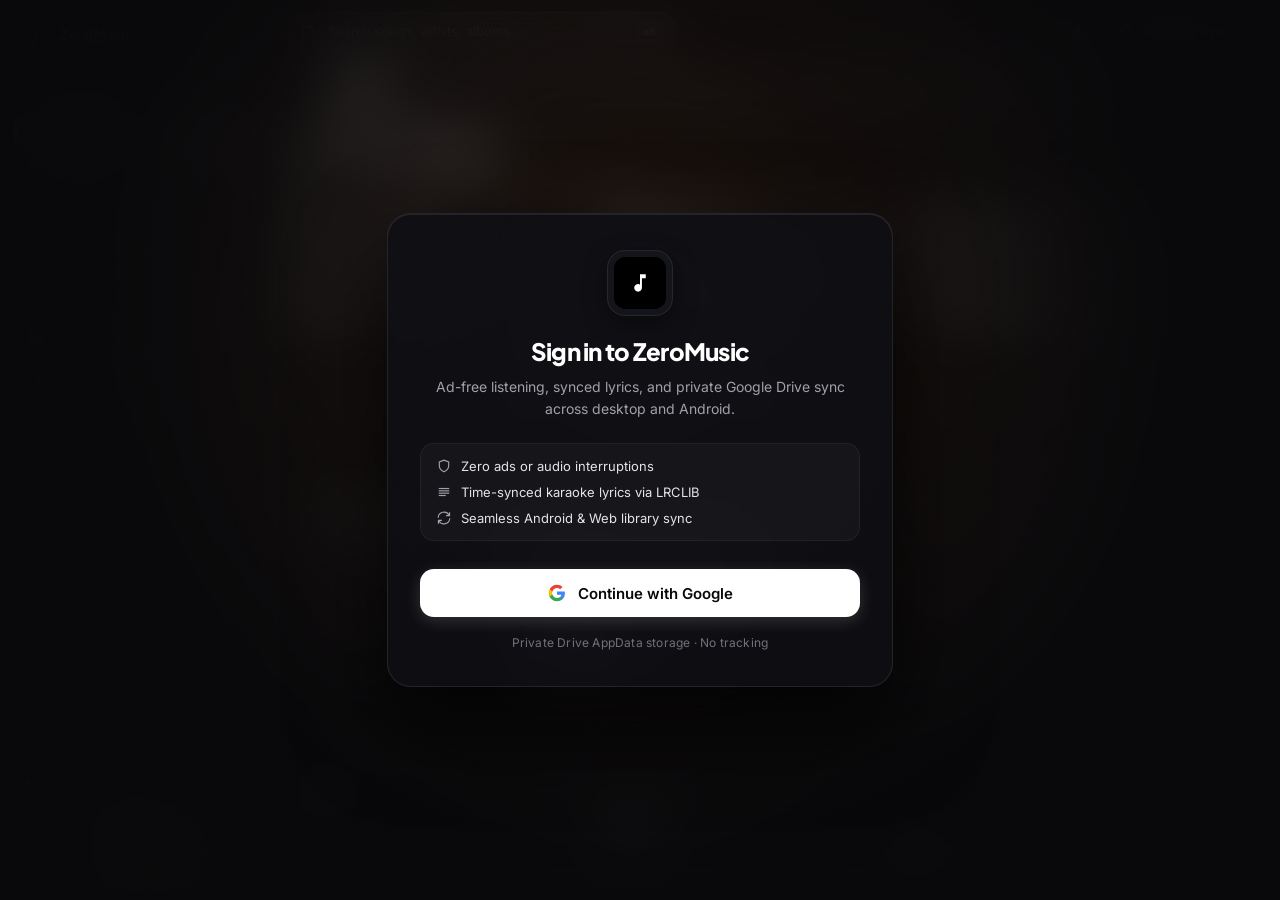
==== commit d32dd41f: "Update web UI: Obsidian Studio polish & smooth animations" ====
--- a/zero-music/index.html
+++ b/zero-music/index.html
@@ -47,11 +47,11 @@
   <link rel="apple-touch-icon" href="/zero-music/icon.png">
   <link rel="preconnect" href="https://fonts.googleapis.com">
   <link rel="preconnect" href="https://fonts.gstatic.com" crossorigin>
-  <link href="https://fonts.googleapis.com/css2?family=Inter:wght@400;500;600;700;800&family=JetBrains+Mono:wght@400;500;600&display=swap" rel="stylesheet">
+  <link href="https://fonts.googleapis.com/css2?family=Inter:wght@400;500;600;700&family=Plus+Jakarta+Sans:wght@600;700;800&family=JetBrains+Mono:wght@400;500;600&display=swap" rel="stylesheet">
   <!-- Google Identity Services for Drive AppData Cloud Sync -->
   <script src="https://accounts.google.com/gsi/client" async defer></script>
   <!-- Standalone ZeroMusic Design System (No interference from external css) -->
-  <link rel="stylesheet" href="/zero-music/zm.css?v=27" />
+  <link rel="stylesheet" href="/zero-music/zm.css?v=28" />
   <script>
     (function() {
       var isMobile = /Android|webOS|iPhone|iPad|iPod|BlackBerry|IEMobile|Opera Mini/i.test(navigator.userAgent) || window.innerWidth <= 820;
@@ -230,47 +230,48 @@
 
       <!-- Interactive Android Highlights Showcase -->
       <div class="mobile-showcase-strip" id="mobile-showcase-strip">
-        <div class="mobile-showcase-tabs" role="tablist">
+        <div class="mobile-showcase-tabs segmented-track" role="tablist">
+          <div class="segmented-thumb" aria-hidden="true"></div>
           <button class="mobile-showcase-tab active" data-tab="hud" role="tab" aria-selected="true">Car HUD</button>
           <button class="mobile-showcase-tab" data-tab="lyrics" role="tab" aria-selected="false">Live Lyrics</button>
-          <button class="mobile-showcase-tab" data-tab="offline" role="tab" aria-selected="false">Offline Vault</button>
+          <button class="mobile-showcase-tab" data-tab="offline" role="tab" aria-selected="false">Offline</button>
           <button class="mobile-showcase-tab" data-tab="sync" role="tab" aria-selected="false">Cloud Sync</button>
         </div>
         <div class="mobile-showcase-card" id="mobile-showcase-body">
-          <div class="showcase-pill-tag">NEW IN ANDROID</div>
+          <div class="showcase-pill-tag">Android App</div>
           <h4 class="showcase-card-title">Side-by-Side Automotive Car HUD</h4>
-          <p class="showcase-card-desc">Full-screen ambient artwork glow, live synced lyrics, clock, up-next deck, and 30+ hands-free voice commands built for the road.</p>
-        </div>
-      </div>
-
-      <!-- Clean 4-Bullet Feature Grid -->
+          <p class="showcase-card-desc">Full-screen ambient artwork, live synced lyrics, clock, up-next deck, and 30+ hands-free voice commands built for the road.</p>
+        </div>
+      </div>
+
+      <!-- Clean Feature Grid -->
       <div class="mobile-features-grid">
         <div class="mobile-feat-box">
-          <div class="feat-dot">✦</div>
+          <div class="feat-icon-chip"><svg width="16" height="16" viewBox="0 0 24 24" fill="none" stroke="currentColor" stroke-width="2"><path d="M12 22s8-4 8-10V5l-8-3-8 3v7c0 6 8 10 8 10z"/></svg></div>
           <div class="feat-text">
             <h4>Zero Ads Forever</h4>
-            <p>Direct audio stream extraction with zero video ads, audio breaks, or sponsorships.</p>
+            <p>Direct audio stream extraction with no video ads, interruptions, or sponsorships.</p>
           </div>
         </div>
         <div class="mobile-feat-box">
-          <div class="feat-dot">✦</div>
+          <div class="feat-icon-chip"><svg width="16" height="16" viewBox="0 0 24 24" fill="none" stroke="currentColor" stroke-width="2"><path d="M21 15v4a2 2 0 0 1-2 2H5a2 2 0 0 1-2-2v-4"/><polyline points="7 10 12 15 17 10"/><line x1="12" y1="15" x2="12" y2="3"/></svg></div>
           <div class="feat-text">
-            <h4>Offline Music Storage</h4>
-            <p>Automatically maintains 500+ songs on device for zero-data offline playback.</p>
+            <h4>Offline Music Vault</h4>
+            <p>Automatically maintains 500+ songs on device for seamless offline listening.</p>
           </div>
         </div>
         <div class="mobile-feat-box">
-          <div class="feat-dot">✦</div>
+          <div class="feat-icon-chip"><svg width="16" height="16" viewBox="0 0 24 24" fill="none" stroke="currentColor" stroke-width="2"><line x1="21" y1="10" x2="3" y2="10"/><line x1="21" y1="6" x2="3" y2="6"/><line x1="21" y1="14" x2="3" y2="14"/><line x1="15" y1="18" x2="3" y2="18"/></svg></div>
           <div class="feat-text">
             <h4>Synced Karaoke Lyrics</h4>
             <p>Real-time line-by-line synced lyrics powered by LRCLIB with tap-to-seek.</p>
           </div>
         </div>
         <div class="mobile-feat-box">
-          <div class="feat-dot">✦</div>
+          <div class="feat-icon-chip"><svg width="16" height="16" viewBox="0 0 24 24" fill="none" stroke="currentColor" stroke-width="2"><path d="M9 18V5l12-2v13"/><circle cx="6" cy="18" r="3"/><circle cx="18" cy="16" r="3"/></svg></div>
           <div class="feat-text">
             <h4>Direct Audio Quality</h4>
-            <p>Lossless and high-bitrate OPUS / AAC direct audio codec decoding.</p>
+            <p>High-bitrate OPUS &amp; AAC direct audio stream decoding with zero compression loss.</p>
           </div>
         </div>
       </div>
@@ -385,15 +386,21 @@
 
     <!-- Center Stage Container -->
     <main class="player-main-stage" id="player-main-stage">
-      <!-- Stage Nav Header -->
-      <div class="stage-nav-header">
+      <!-- Subtle Cross-Fading Atmospheric Top Wash -->
+      <div class="stage-ambient-wash" aria-hidden="true">
+        <div id="stage-ambient-a" class="stage-ambient-layer active"></div>
+        <div id="stage-ambient-b" class="stage-ambient-layer"></div>
+      </div>
+
+      <!-- Stage Nav Header (Quiet & Uncluttered) -->
+      <div class="stage-nav-header" id="stage-nav-header">
         <div class="stage-nav-left">
           <button id="btn-mobile-nav-open" class="nav-hamburger-btn" title="Open Navigation" aria-label="Open Navigation">
             <svg width="18" height="18" viewBox="0 0 24 24" fill="none" stroke="currentColor" stroke-width="2"><line x1="3" y1="6" x2="21" y2="6"/><line x1="3" y1="12" x2="21" y2="12"/><line x1="3" y1="18" x2="21" y2="18"/></svg>
           </button>
           <div class="stage-search-shell">
             <div class="stage-search-box">
-              <svg width="16" height="16" viewBox="0 0 24 24" fill="none" stroke="currentColor" stroke-width="2" class="search-icon"><circle cx="11" cy="11" r="8"/><line x1="21" y1="21" x2="16.65" y2="16.65"/></svg>
+              <svg width="15" height="15" viewBox="0 0 24 24" fill="none" stroke="currentColor" stroke-width="2" class="search-icon"><circle cx="11" cy="11" r="8"/><line x1="21" y1="21" x2="16.65" y2="16.65"/></svg>
               <input type="text" id="zm-search-input" class="search-input-field" placeholder="Search songs, artists, albums..." autocomplete="off">
               <button id="zm-search-clear" class="search-btn-clear" aria-label="Clear Search">✕</button>
               <button id="btn-open-cmdk" class="search-cmdk-badge" title="Command Palette (⌘K)" aria-label="Open Command Palette">⌘K</button>
@@ -404,14 +411,9 @@
         </div>
 
         <div class="stage-header-actions">
-          <button id="btn-quick-chart-global" class="header-action-pill active" data-chart-switch="global">Global Top 100</button>
-          <button id="btn-quick-chart-india" class="header-action-pill" data-chart-switch="india">India Top 100</button>
-
-          <button id="btn-appearance-toggle" class="header-icon-btn" title="Appearance & Theme" aria-label="Appearance & Theme">
-            <svg width="16" height="16" viewBox="0 0 24 24" fill="none" stroke="currentColor" stroke-width="2"><circle cx="13.5" cy="6.5" r=".5" fill="currentColor"/><circle cx="17.5" cy="10.5" r=".5" fill="currentColor"/><circle cx="8.5" cy="7.5" r=".5" fill="currentColor"/><circle cx="6.5" cy="12.5" r=".5" fill="currentColor"/><path d="M12 2C6.5 2 2 6.5 2 12s4.5 10 10 10c.926 0 1.648-.746 1.648-1.688 0-.437-.18-.835-.437-1.125-.29-.289-.438-.652-.438-1.125a1.64 1.64 0 0 1 1.668-1.668h1.996c3.051 0 5.555-2.503 5.555-5.554C21.965 6.012 17.461 2 12 2z"/></svg>
+          <button id="btn-appearance-toggle" class="header-icon-btn" title="Appearance" aria-label="Appearance">
+            <svg width="15" height="15" viewBox="0 0 24 24" fill="none" stroke="currentColor" stroke-width="2"><circle cx="12" cy="12" r="9"/><path d="M12 3a9 9 0 0 0 0 18z" fill="currentColor" stroke="none"/></svg>
           </button>
-
-          <div class="header-actions-separator" aria-hidden="true"></div>
 
           <!-- Google Sync & Profile Pill (Phone ↔ PC Account Sync) -->
           <div class="user-auth-wrap" id="user-auth-wrap">
@@ -514,30 +516,30 @@
 
           <!-- Empty History Tip -->
           <div id="empty-history-tip" class="home-welcome-tip" style="display: none;">
-            <div class="welcome-tip-icon">✦</div>
-            <div class="welcome-tip-text">Play a few songs and Home will personalize with mixes, stats, and picks based on your taste.</div>
-          </div>
-
-          <!-- 2. Cinematic Rotating Editorial Spotlight Carousel -->
+            <svg width="16" height="16" viewBox="0 0 24 24" fill="none" stroke="currentColor" stroke-width="2" class="welcome-tip-svg"><path d="M9 18V5l12-2v13"/><circle cx="6" cy="18" r="3"/><circle cx="18" cy="16" r="3"/></svg>
+            <div class="welcome-tip-text">Play a few songs and Listen Now will shape mixes and picks around your taste.</div>
+          </div>
+
+          <!-- 2. Editorial Spotlight Showcase (Seamless, No Boxy Chrome) -->
           <div class="editorial-billboard" id="editorial-billboard">
             <div id="spotlight-ambient-bg" class="billboard-ambient-bg" aria-hidden="true"></div>
             <div class="editorial-art-frame">
               <img id="spotlight-art" class="editorial-art-img" src="https://is1-ssl.mzstatic.com/image/thumb/Music125/v4/6f/bc/e6/6fbce6c4-c38c-72d8-4fd0-66cfff32f679/20UMGIM12176.rgb.jpg/600x600bb.jpg" alt="Featured Track">
             </div>
             <div class="editorial-info-pane">
-              <span class="editorial-eyebrow" id="spotlight-eyebrow">SPOTLIGHT RELEASE</span>
+              <span class="editorial-eyebrow" id="spotlight-eyebrow">Featured</span>
               <h2 id="spotlight-title" class="editorial-heading">Blinding Lights</h2>
               <div id="spotlight-artist" class="editorial-subheading">The Weeknd</div>
               <div class="editorial-actions-row">
                 <button id="btn-spotlight-play" class="btn-editorial-play">
-                  <svg width="16" height="16" viewBox="0 0 24 24" fill="currentColor"><polygon points="6 4 18 12 6 20 6 4"/></svg>
-                  <span>Play Now</span>
+                  <svg width="15" height="15" viewBox="0 0 24 24" fill="currentColor"><polygon points="6 4 18 12 6 20 6 4"/></svg>
+                  <span>Play</span>
                 </button>
                 <button id="btn-spotlight-queue" class="btn-action-pill">
-                  <svg width="14" height="14" viewBox="0 0 24 24" fill="none" stroke="currentColor" stroke-width="2.2"><line x1="12" y1="5" x2="12" y2="19"/><line x1="5" y1="12" x2="19" y2="12"/></svg>
+                  <svg width="14" height="14" viewBox="0 0 24 24" fill="none" stroke="currentColor" stroke-width="2"><line x1="12" y1="5" x2="12" y2="19"/><line x1="5" y1="12" x2="19" y2="12"/></svg>
                   <span>Up Next</span>
                 </button>
-                <button id="btn-spotlight-like" class="btn-spotlight-icon" title="Like Spotlight Track" aria-label="Like">
+                <button id="btn-spotlight-like" class="btn-spotlight-icon" title="Like" aria-label="Like">
                   <svg width="16" height="16" viewBox="0 0 24 24" fill="none" stroke="currentColor" stroke-width="2"><path d="M20.84 4.61a5.5 5.5 0 0 0-7.78 0L12 5.67l-1.06-1.06a5.5 5.5 0 0 0-7.78 7.78l1.06 1.06L12 21.23l7.78-7.78 1.06-1.06a5.5 5.5 0 0 0 0-7.78z"/></svg>
                 </button>
               </div>
@@ -545,11 +547,11 @@
             <div class="spotlight-nav-controls">
               <div id="spotlight-dots" class="spotlight-dots"></div>
               <div class="spotlight-arrow-pair">
-                <button id="btn-spotlight-prev" class="spotlight-arrow-btn" aria-label="Previous Spotlight">
-                  <svg width="14" height="14" viewBox="0 0 24 24" fill="none" stroke="currentColor" stroke-width="2.5"><polyline points="15 18 9 12 15 6"/></svg>
+                <button id="btn-spotlight-prev" class="spotlight-arrow-btn" aria-label="Previous Featured">
+                  <svg width="14" height="14" viewBox="0 0 24 24" fill="none" stroke="currentColor" stroke-width="2.2"><polyline points="15 18 9 12 15 6"/></svg>
                 </button>
-                <button id="btn-spotlight-next" class="spotlight-arrow-btn" aria-label="Next Spotlight">
-                  <svg width="14" height="14" viewBox="0 0 24 24" fill="none" stroke="currentColor" stroke-width="2.5"><polyline points="9 18 15 12 9 6"/></svg>
+                <button id="btn-spotlight-next" class="spotlight-arrow-btn" aria-label="Next Featured">
+                  <svg width="14" height="14" viewBox="0 0 24 24" fill="none" stroke="currentColor" stroke-width="2.2"><polyline points="9 18 15 12 9 6"/></svg>
                 </button>
               </div>
             </div>
@@ -616,20 +618,20 @@
           <div id="main-top-100-section" class="home-feed-section">
             <div class="section-heading-bar">
               <div>
-                <div class="section-badge">YOUTUBE MUSIC CHARTS</div>
-                <h3 class="section-title" id="main-chart-title">Top 100 Songs Worldwide</h3>
-                <p class="section-subtitle" id="main-chart-subtitle">The top trending songs globally this week</p>
+                <h3 class="section-title" id="main-chart-title">Top 100 Worldwide</h3>
+                <p class="section-subtitle" id="main-chart-subtitle">Trending songs this week</p>
               </div>
               <div class="chart-controls-group">
-                <div class="chart-tab-switch">
+                <div class="chart-tab-switch segmented-track">
+                  <div class="segmented-thumb" aria-hidden="true"></div>
                   <button class="chart-tab-btn active" data-chart="global">Worldwide</button>
                   <button class="chart-tab-btn" data-chart="india">India</button>
                 </div>
                 <button id="btn-chart-play-all" class="btn-play-all-section" data-play-section="top-100">
-                  <svg width="14" height="14" viewBox="0 0 24 24" fill="currentColor"><polygon points="6 4 18 12 6 20 6 4"/></svg>
-                  <span>Play all</span>
+                  <svg width="13" height="13" viewBox="0 0 24 24" fill="currentColor"><polygon points="6 4 18 12 6 20 6 4"/></svg>
+                  <span>Play</span>
                 </button>
-                <button id="btn-view-full-chart" class="btn-shelf-expand">Full Top 100 →</button>
+                <button id="btn-view-full-chart" class="btn-shelf-expand">See all 100</button>
               </div>
             </div>
             <div id="main-top-100-table" class="track-rows-wrap top-100-table top-100-compact-grid"></div>
@@ -698,17 +700,17 @@
         <section id="section-chart" class="main-content-section" style="display: none;">
           <div class="section-heading-bar">
             <div>
-              <div class="section-badge">OFFICIAL CHARTS</div>
-              <h2 class="section-title" id="chart-view-title">Top 100 Songs Worldwide</h2>
-              <p class="section-subtitle">Real-time YouTube Music charts updated daily</p>
+              <h2 class="section-title" id="chart-view-title">Top 100 Worldwide</h2>
+              <p class="section-subtitle">Updated daily from global listening charts</p>
             </div>
             <div class="chart-controls-group">
-              <div class="chart-tab-switch">
+              <div class="chart-tab-switch segmented-track">
+                <div class="segmented-thumb" aria-hidden="true"></div>
                 <button class="chart-tab-btn active" data-chart="global">Worldwide</button>
                 <button class="chart-tab-btn" data-chart="india">India</button>
               </div>
               <button id="btn-chart-view-play-all" class="btn-play-all-section" data-play-section="chart-view">
-                <svg width="14" height="14" viewBox="0 0 24 24" fill="currentColor"><polygon points="6 4 18 12 6 20 6 4"/></svg>
+                <svg width="13" height="13" viewBox="0 0 24 24" fill="currentColor"><polygon points="6 4 18 12 6 20 6 4"/></svg>
                 <span>Play all</span>
               </button>
             </div>
@@ -767,13 +769,12 @@
         <section id="section-stats" class="main-content-section" style="display: none;">
           <div class="section-heading-bar">
             <div>
-              <div class="section-badge">YOUR LISTENING INSIGHTS</div>
               <h2 class="section-title">Listening Stats</h2>
-              <p class="section-subtitle">Synced play activity across your Web & Android library</p>
+              <p class="section-subtitle">Your play history across Web &amp; Android</p>
             </div>
             <button id="btn-export-stats-card" class="btn-action-pill">
-              <svg width="15" height="15" viewBox="0 0 24 24" fill="none" stroke="currentColor" stroke-width="2"><path d="M4 12v8a2 2 0 0 0 2 2h12a2 2 0 0 0 2-2v-8"/><polyline points="16 6 12 2 8 6"/><line x1="12" y1="2" x2="12" y2="15"/></svg>
-              <span>Share Stats Card</span>
+              <svg width="14" height="14" viewBox="0 0 24 24" fill="none" stroke="currentColor" stroke-width="2"><path d="M4 12v8a2 2 0 0 0 2 2h12a2 2 0 0 0 2-2v-8"/><polyline points="16 6 12 2 8 6"/><line x1="12" y1="2" x2="12" y2="15"/></svg>
+              <span>Share Card</span>
             </button>
           </div>
 
@@ -908,8 +909,8 @@
     <header class="theater-topbar">
       <div class="theater-brand-pill">
         <img src="/zero-music/icon.svg" alt="ZeroMusic" width="20" height="20">
-        <span>NOW PLAYING</span>
-        <span class="theater-quality-badge">AD-FREE DIRECT</span>
+        <span>ZeroMusic</span>
+        <span class="theater-quality-badge">Lossless Stream</span>
       </div>
       <div class="theater-topbar-actions">
         <button id="btn-theater-pip" class="theater-top-btn" title="Pop-out Mini Player">
@@ -980,10 +981,11 @@
 
       <!-- Right Deck: Synced Lyrics / Up Next / Visualizer -->
       <div class="theater-right-deck">
-        <div class="theater-tabs">
-          <button class="theater-tab active" data-theater-tab="lyrics">Synced Lyrics</button>
+        <div class="theater-tabs segmented-track">
+          <div class="segmented-thumb" aria-hidden="true"></div>
+          <button class="theater-tab active" data-theater-tab="lyrics">Lyrics</button>
           <button class="theater-tab" data-theater-tab="queue">Up Next</button>
-          <button class="theater-tab" data-theater-tab="visualizer">Visualizer</button>
+          <button class="theater-tab" data-theater-tab="visualizer">Spectrum</button>
         </div>
         <div id="theater-panel-lyrics" class="theater-panel active">
           <div id="theater-lyrics-body" class="theater-lyrics-scroll">
@@ -1007,7 +1009,7 @@
        MASTER BOTTOM PLAYER BAR (EDGE-TO-EDGE FLUSH DOCK)
        ══════════════════════════════════════════════════════════════ -->
   <footer id="floating-player-dock" class="master-player-bar">
-    <div id="player-ambient-glow" class="player-ambient-glow" aria-hidden="true"></div>
+    <div id="player-ambient-glow" class="dock-inner-bloom" aria-hidden="true"></div>
     <!-- Left: Track Metadata -->
     <div class="player-left-col">
       <div class="player-art-wrap" id="btn-open-theater-art" title="Open Full-Screen Player (F)">
@@ -1138,7 +1140,7 @@
       <div class="popover-section-title">ACCENT COLOR</div>
       <div class="accent-swatches-row" id="accent-swatches-row">
         <button class="accent-swatch active" data-accent="#f97316" title="Zero Orange" style="--sw: #f97316;"></button>
-        <button class="accent-swatch accent-dynamic" data-accent="dynamic" title="Dynamic Cover Accent">✦</button>
+        <button class="accent-swatch accent-dynamic" data-accent="dynamic" title="Adaptive Cover Color" aria-label="Adaptive Cover Color"></button>
         <button class="accent-swatch" data-accent="#10b981" title="Emerald" style="--sw: #10b981;"></button>
         <button class="accent-swatch" data-accent="#8b5cf6" title="Violet" style="--sw: #8b5cf6;"></button>
         <button class="accent-swatch" data-accent="#f43f5e" title="Rose" style="--sw: #f43f5e;"></button>
@@ -1383,27 +1385,26 @@
        ══════════════════════════════════════════════════════════════ -->
   <div id="zm-auth-gate" class="zm-auth-gate-overlay" style="display: none;">
     <div class="zm-auth-gate-card">
-      <div class="zm-auth-gate-badge">AUTHENTICATION REQUIRED</div>
       <div class="zm-auth-gate-icon">
-        <img src="/zero-music/icon.svg" alt="ZeroMusic" width="56" height="56" />
-      </div>
-      <h2 class="zm-auth-gate-title">Welcome to ZeroMusic</h2>
+        <img src="/zero-music/icon.svg" alt="ZeroMusic" width="52" height="52" />
+      </div>
+      <h2 class="zm-auth-gate-title">Sign in to ZeroMusic</h2>
       <p class="zm-auth-gate-desc">
-        ZeroMusic is a free, completely ad-free streaming player. Sign in with your Google account to unlock full playback, synced lyrics, and cross-device library sync.
+        Ad-free listening, synced lyrics, and private Google Drive sync across desktop and Android.
       </p>
 
       <div class="zm-auth-gate-features">
         <div class="zm-auth-gate-feat">
-          <span class="feat-bullet">✦</span>
-          <span>Ad-Free High-Fidelity Audio Stream Engine</span>
+          <svg width="14" height="14" viewBox="0 0 24 24" fill="none" stroke="currentColor" stroke-width="2"><path d="M12 22s8-4 8-10V5l-8-3-8 3v7c0 6 8 10 8 10z"/></svg>
+          <span>Zero ads or audio interruptions</span>
         </div>
         <div class="zm-auth-gate-feat">
-          <span class="feat-bullet">✦</span>
-          <span>Real-Time Time-Synced LRCLIB Lyrics</span>
+          <svg width="14" height="14" viewBox="0 0 24 24" fill="none" stroke="currentColor" stroke-width="2"><line x1="21" y1="10" x2="3" y2="10"/><line x1="21" y1="6" x2="3" y2="6"/><line x1="21" y1="14" x2="3" y2="14"/><line x1="15" y1="18" x2="3" y2="18"/></svg>
+          <span>Time-synced karaoke lyrics via LRCLIB</span>
         </div>
         <div class="zm-auth-gate-feat">
-          <span class="feat-bullet">✦</span>
-          <span>Permanent Android ↔ Web Cloud Library Sync</span>
+          <svg width="14" height="14" viewBox="0 0 24 24" fill="none" stroke="currentColor" stroke-width="2"><path d="M21.5 2v6h-6M2.5 22v-6h6M2 11.5a10 10 0 0 1 18.8-4.3M22 12.5a10 10 0 0 1-18.8 4.2"/></svg>
+          <span>Seamless Android &amp; Web library sync</span>
         </div>
       </div>
 
@@ -1418,7 +1419,7 @@
       </button>
 
       <p class="zm-auth-gate-footnote">
-        Private & Secure • Zero Ads • Google Drive AppData Sync
+        Private Drive AppData storage · No tracking
       </p>
     </div>
   </div>
@@ -1432,7 +1433,7 @@
   <div id="zm-toast" class="zm-toast-message"></div>
 
   <!-- ZeroMusic Player Engine (Self-contained, ad-free) -->
-  <script src="/zero-music/player.js?v=30"></script>
+  <script src="/zero-music/player.js?v=31"></script>
   <script>
     fetch("/zero-music/latest-v2.json", { cache: "no-store" }).then(r => r.json()).then(feed => {
       const size = feed.size ? " // " + (feed.size / 1048576).toFixed(1) + " MB" : "";
--- a/zero-music/zm.css
+++ b/zero-music/zm.css
@@ -4814,3 +4814,991 @@
 .mobile-footer-links a:hover {
   color: #ffffff;
 }
+
+
+/* ═════════════════════════════════════════════════════════════════════════
+   ZEROMUSIC "OBSIDIAN STUDIO" — CRAFTED VISUAL OVERHAUL & SPRING MOTION
+   ═════════════════════════════════════════════════════════════════════════ */
+:root {
+  --zm-bg: #09090b;
+  --zm-sidebar: #0c0c0f;
+  --zm-stage: #09090b;
+  --zm-surface: #131317;
+  --zm-surface-elevated: rgba(24, 24, 29, 0.78);
+  --zm-surface-hover: rgba(255, 255, 255, 0.055);
+  --zm-surface-active: rgba(255, 255, 255, 0.095);
+  --zm-border: rgba(255, 255, 255, 0.055);
+  --zm-border-hover: rgba(255, 255, 255, 0.13);
+  --zm-text-primary: #f4f4f5;
+  --zm-text-secondary: #a1a1aa;
+  --zm-text-muted: #71717a;
+  --zm-text-dim: #52525b;
+  --zm-font-display: 'Plus Jakarta Sans', 'Inter', -apple-system, BlinkMacSystemFont, sans-serif;
+  --ease-spring: cubic-bezier(0.22, 1, 0.36, 1);
+  --ease-bounce: cubic-bezier(0.34, 1.56, 0.64, 1);
+  --ease-smooth: cubic-bezier(0.4, 0, 0.2, 1);
+}
+
+body.zm-app-body[data-surface="oled"] {
+  --zm-bg: #000000;
+  --zm-sidebar: #000000;
+  --zm-stage: #000000;
+  --zm-surface: #0a0a0c;
+  --zm-surface-elevated: rgba(12, 12, 15, 0.9);
+}
+
+/* Display Typography & Tabular Numerals */
+.home-greeting-title,
+.editorial-heading,
+.playlist-heading,
+.section-title,
+.theater-title,
+.mobile-hero-title,
+.zm-auth-gate-title,
+.stats-kpi-val {
+  font-family: var(--zm-font-display);
+  letter-spacing: -0.03em;
+}
+.time-digit-text,
+.row-index,
+.row-duration-tag,
+.playlist-nav-count,
+.queue-counter,
+.queue-duration-tag,
+.stats-kpi-val,
+.stats-rank-num,
+.stats-rank-count,
+.theater-time-row {
+  font-family: var(--zm-font-sans);
+  font-variant-numeric: tabular-nums;
+}
+
+/* Universal Tactile Press Physics */
+.btn-editorial-play,
+.btn-action-pill,
+.btn-action-primary,
+.btn-play-all-section,
+.btn-shelf-expand,
+.btn-circle-playpause,
+.theater-play-btn,
+.transport-btn,
+.mood-chip,
+.sidebar-item,
+.playlist-nav-item,
+.bento-tile,
+.btn-mobile-download,
+.btn-gate-signin,
+.btn-spotlight-icon,
+.spotlight-arrow-btn,
+.header-icon-btn,
+.player-util-btn {
+  transition: transform 0.22s var(--ease-spring), background 0.2s var(--ease-smooth), color 0.18s ease, border-color 0.2s ease, box-shadow 0.25s var(--ease-spring), opacity 0.2s ease;
+}
+.btn-editorial-play:active,
+.btn-action-pill:active,
+.btn-action-primary:active,
+.btn-play-all-section:active,
+.btn-circle-playpause:active,
+.theater-play-btn:active,
+.btn-mobile-download:active,
+.btn-gate-signin:active,
+.mood-chip:active,
+.bento-tile:active {
+  transform: scale(0.96) !important;
+}
+.transport-btn:active,
+.btn-spotlight-icon:active,
+.spotlight-arrow-btn:active {
+  transform: scale(0.88) !important;
+}
+
+/* ── Subtle Cross-Fading Atmospheric Top Wash ── */
+.stage-ambient-wash {
+  position: absolute;
+  top: 0;
+  left: 0;
+  right: 0;
+  height: 440px;
+  pointer-events: none;
+  z-index: 0;
+  overflow: hidden;
+  mask-image: linear-gradient(180deg, rgba(0, 0, 0, 0.95) 0%, rgba(0, 0, 0, 0.45) 50%, transparent 100%);
+  -webkit-mask-image: linear-gradient(180deg, rgba(0, 0, 0, 0.95) 0%, rgba(0, 0, 0, 0.45) 50%, transparent 100%);
+}
+.stage-ambient-layer {
+  position: absolute;
+  inset: -60px;
+  background-size: cover;
+  background-position: center 25%;
+  filter: blur(90px) saturate(1.55) brightness(0.36);
+  opacity: 0;
+  transform: scale(1.12);
+  transition: opacity 1.15s var(--ease-smooth), transform 1.4s var(--ease-spring);
+  will-change: opacity, transform;
+}
+.stage-ambient-layer.active {
+  opacity: 0.48;
+  transform: scale(1.06);
+}
+
+/* ── Quiet, Airy Sidebar ── */
+.player-sidebar {
+  background: var(--zm-sidebar);
+  border-right: 1px solid var(--zm-border);
+  padding: 20px 14px 104px;
+}
+.sidebar-brand-row {
+  border-bottom: none;
+  padding-bottom: 6px;
+}
+.sidebar-brand-text {
+  font-family: var(--zm-font-display);
+  font-weight: 700;
+  font-size: 15px;
+  letter-spacing: -0.025em;
+}
+.sidebar-brand-sub {
+  font-family: var(--zm-font-sans);
+  font-size: 11px;
+  color: var(--zm-text-dim);
+}
+.sidebar-block-title {
+  font-family: var(--zm-font-sans);
+  font-size: 11px;
+  font-weight: 600;
+  letter-spacing: 0.04em;
+  color: var(--zm-text-dim);
+  text-transform: uppercase;
+  padding: 6px 10px;
+}
+.sidebar-item {
+  height: 36px;
+  border-radius: 10px;
+  font-size: 13.5px;
+  position: relative;
+}
+.sidebar-item.active {
+  background: rgba(255, 255, 255, 0.085);
+  color: #ffffff;
+}
+.sidebar-item.active::before {
+  content: '';
+  position: absolute;
+  left: 0;
+  top: 8px;
+  bottom: 8px;
+  width: 3px;
+  border-radius: 0 3px 3px 0;
+  background: var(--zm-accent);
+  animation: zm-pill-pop 0.3s var(--ease-spring);
+}
+@keyframes zm-pill-pop {
+  from { transform: scaleY(0.2); opacity: 0; }
+  to { transform: scaleY(1); opacity: 1; }
+}
+.sidebar-pl-icon-badge {
+  width: 26px;
+  height: 26px;
+  border-radius: 7px;
+  background: rgba(255, 255, 255, 0.06);
+  color: var(--zm-text-secondary);
+}
+.sidebar-pl-icon-badge.liked {
+  background: rgba(249, 115, 22, 0.14);
+  color: var(--zm-accent);
+}
+.sidebar-pl-icon-badge.most-played {
+  background: rgba(255, 255, 255, 0.08);
+  color: #e4e4e7;
+}
+.sidebar-pl-icon-badge.custom {
+  background: rgba(255, 255, 255, 0.05);
+  color: var(--zm-text-muted);
+}
+.sidebar-pl-thumb {
+  width: 26px;
+  height: 26px;
+  border-radius: 7px;
+  box-shadow: inset 0 0 0 1px rgba(255, 255, 255, 0.08);
+}
+.sidebar-return-link,
+.sidebar-audio-status {
+  font-family: var(--zm-font-sans);
+  font-size: 12px;
+}
+
+/* ── Scroll-Reactive Uncluttered Header ── */
+.stage-nav-header {
+  height: 62px !important;
+  min-height: 62px !important;
+  padding: 0 36px !important;
+  background: transparent !important;
+  border-bottom: 1px solid transparent !important;
+  backdrop-filter: none !important;
+  -webkit-backdrop-filter: none !important;
+  transition: background 0.32s var(--ease-smooth), border-color 0.32s var(--ease-smooth), backdrop-filter 0.32s var(--ease-smooth) !important;
+  position: relative;
+}
+.stage-nav-header.scrolled {
+  background: rgba(9, 9, 11, 0.78) !important;
+  border-bottom: 1px solid var(--zm-border) !important;
+  backdrop-filter: blur(28px) saturate(160%) !important;
+  -webkit-backdrop-filter: blur(28px) saturate(160%) !important;
+}
+.stage-search-shell {
+  width: 390px;
+}
+.stage-search-box {
+  height: 38px;
+  border-radius: 999px;
+  padding: 0 10px 0 14px;
+  background: rgba(255, 255, 255, 0.055);
+  border: 1px solid rgba(255, 255, 255, 0.07);
+  transition: all 0.25s var(--ease-spring);
+}
+.stage-search-box:focus-within {
+  background: rgba(255, 255, 255, 0.09);
+  border-color: rgba(255, 255, 255, 0.18);
+  box-shadow: 0 6px 24px rgba(0, 0, 0, 0.32);
+}
+.search-cmdk-badge {
+  border-radius: 999px;
+  padding: 3px 8px;
+  background: rgba(255, 255, 255, 0.05);
+  border-color: rgba(255, 255, 255, 0.08);
+  font-size: 10px;
+}
+.stage-suggest-dropdown {
+  top: 46px;
+  border-radius: 14px;
+  background: rgba(18, 18, 22, 0.94);
+  backdrop-filter: blur(28px);
+  border: 1px solid rgba(255, 255, 255, 0.1);
+  padding: 6px;
+  animation: zm-pop-down 0.2s var(--ease-spring);
+}
+@keyframes zm-pop-down {
+  from { opacity: 0; transform: translateY(-6px) scale(0.98); }
+  to { opacity: 1; transform: translateY(0) scale(1); }
+}
+.suggest-item {
+  border-radius: 9px;
+  padding: 9px 12px;
+}
+
+/* ── Minimal Borderless Mood Filter Strip ── */
+.moods-subbar {
+  height: 44px;
+  min-height: 44px;
+  padding: 0 36px;
+  background: transparent;
+  backdrop-filter: none;
+  -webkit-backdrop-filter: none;
+  border-bottom: none;
+  position: relative;
+  z-index: 18;
+}
+.mood-scroll-btn {
+  opacity: 0;
+  background: rgba(20, 20, 25, 0.85);
+  border-color: rgba(255, 255, 255, 0.1);
+}
+.moods-subbar:hover .mood-scroll-btn:not(.hidden) {
+  opacity: 1;
+}
+.mood-chip {
+  padding: 6px 14px;
+  background: rgba(255, 255, 255, 0.045);
+  border: 1px solid transparent;
+  color: var(--zm-text-secondary);
+  font-size: 12.5px;
+  font-weight: 500;
+}
+.mood-chip:hover {
+  background: rgba(255, 255, 255, 0.09);
+  color: #ffffff;
+}
+.mood-chip.active {
+  background: #f4f4f5;
+  color: #09090b;
+  font-weight: 600;
+  border-color: transparent;
+  box-shadow: 0 4px 14px rgba(0, 0, 0, 0.35);
+}
+
+/* ── Sliding Segmented Pill Controls (Charts, Theater Tabs, Mobile Tabs) ── */
+.segmented-track {
+  position: relative;
+  display: inline-flex;
+  align-items: center;
+  background: rgba(255, 255, 255, 0.055);
+  border: 1px solid rgba(255, 255, 255, 0.06);
+  border-radius: 999px;
+  padding: 3px;
+}
+.segmented-thumb {
+  position: absolute;
+  top: 3px;
+  bottom: 3px;
+  left: 0;
+  border-radius: 999px;
+  background: rgba(255, 255, 255, 0.14);
+  box-shadow: 0 2px 8px rgba(0, 0, 0, 0.25), inset 0 1px 0 rgba(255, 255, 255, 0.12);
+  transition: transform 0.36s var(--ease-spring), width 0.36s var(--ease-spring), opacity 0.2s ease;
+  pointer-events: none;
+  z-index: 0;
+}
+.segmented-track > button {
+  position: relative;
+  z-index: 1;
+  background: transparent !important;
+  border-color: transparent !important;
+}
+.theater-tabs.segmented-track .segmented-thumb {
+  background: #f4f4f5;
+}
+.theater-tabs.segmented-track .theater-tab.active {
+  color: #09090b;
+}
+
+/* ── Scroll Canvas & Staggered Section Reveal ── */
+.stage-scroll-canvas {
+  position: relative;
+  z-index: 1;
+  padding: 18px 36px 136px;
+}
+.main-content-section {
+  animation: zm-view-glide 0.34s var(--ease-spring);
+}
+@keyframes zm-view-glide {
+  from { opacity: 0; transform: translateY(10px); }
+  to { opacity: 1; transform: translateY(0); }
+}
+
+/* ── Refined Bento Home Header (Quiet, Borderless, Tactile) ── */
+.home-bento-header {
+  margin-bottom: 34px;
+}
+.home-greeting-title {
+  font-size: 30px;
+  font-weight: 800;
+  color: #ffffff;
+}
+.home-greeting-sub {
+  font-size: 13.5px;
+  color: var(--zm-text-muted);
+  margin-top: 4px;
+}
+.home-bento-grid {
+  gap: 10px;
+}
+.bento-tile {
+  padding: 7px 14px 7px 7px;
+  background: rgba(255, 255, 255, 0.042);
+  border: 1px solid rgba(255, 255, 255, 0.04);
+  border-radius: 12px;
+  animation: zm-card-enter 0.42s var(--ease-spring) both;
+  animation-delay: calc(var(--i, 0) * 35ms);
+}
+.bento-tile:hover {
+  background: rgba(255, 255, 255, 0.085);
+  border-color: rgba(255, 255, 255, 0.09);
+  transform: translateY(-1px);
+}
+.bento-thumb {
+  width: 50px;
+  height: 50px;
+  border-radius: 8px;
+  box-shadow: 0 4px 12px rgba(0, 0, 0, 0.35);
+}
+.bento-play-dot {
+  width: 34px;
+  height: 34px;
+  background: #ffffff;
+  color: #09090b;
+  box-shadow: 0 8px 20px rgba(0, 0, 0, 0.45);
+  transform: translateY(4px) scale(0.88);
+}
+.bento-tile:hover .bento-play-dot {
+  opacity: 1;
+  transform: translateY(0) scale(1);
+}
+
+/* ── Seamless Editorial Spotlight (No Boxy Clutter, Progress Rail) ── */
+.editorial-billboard {
+  padding: 26px 30px;
+  border-radius: 22px;
+  background: rgba(255, 255, 255, 0.028);
+  border: 1px solid rgba(255, 255, 255, 0.06);
+  box-shadow: inset 0 1px 0 rgba(255, 255, 255, 0.06);
+  gap: 30px;
+  margin-bottom: 42px;
+}
+.billboard-ambient-bg {
+  filter: blur(78px) saturate(1.7) brightness(0.42);
+  opacity: 0.46;
+  transition: background-image 0.75s var(--ease-smooth);
+}
+.editorial-art-frame {
+  width: 176px;
+  height: 176px;
+  min-width: 176px;
+  border-radius: 14px;
+  box-shadow: 0 22px 48px rgba(0, 0, 0, 0.62), inset 0 0 0 1px rgba(255, 255, 255, 0.12);
+  transition: transform 0.5s var(--ease-spring), box-shadow 0.5s var(--ease-spring);
+}
+.editorial-billboard:hover .editorial-art-frame {
+  transform: scale(1.03) translateY(-2px);
+  box-shadow: 0 28px 58px rgba(0, 0, 0, 0.72), inset 0 0 0 1px rgba(255, 255, 255, 0.16);
+}
+.editorial-art-img.art-swap,
+.player-art-img.art-swap,
+.theater-art-img.art-swap {
+  animation: zm-art-swap 0.42s var(--ease-spring);
+}
+@keyframes zm-art-swap {
+  0% { opacity: 0.4; transform: scale(0.95); filter: blur(4px); }
+  100% { opacity: 1; transform: scale(1); filter: blur(0); }
+}
+.editorial-eyebrow {
+  font-family: var(--zm-font-sans);
+  font-size: 11px;
+  font-weight: 600;
+  letter-spacing: 0.08em;
+  text-transform: uppercase;
+  color: rgba(255, 255, 255, 0.58);
+}
+.editorial-heading {
+  font-size: 34px;
+  font-weight: 800;
+  line-height: 1.1;
+}
+.editorial-subheading {
+  font-size: 15px;
+  color: rgba(255, 255, 255, 0.72);
+  margin-bottom: 20px;
+}
+.btn-editorial-play {
+  background: #ffffff;
+  color: #09090b;
+  padding: 10px 24px;
+  font-size: 13.5px;
+  font-weight: 700;
+  box-shadow: 0 8px 24px rgba(0, 0, 0, 0.35);
+}
+.btn-editorial-play:hover {
+  transform: scale(1.035);
+  background: #ffffff;
+  box-shadow: 0 10px 28px rgba(255, 255, 255, 0.18);
+}
+.spotlight-dot {
+  position: relative;
+  height: 4px;
+  width: 6px;
+  border-radius: 999px;
+  background: rgba(255, 255, 255, 0.22);
+  overflow: hidden;
+  transition: width 0.35s var(--ease-spring), background 0.25s ease;
+}
+.spotlight-dot.active {
+  width: 30px;
+  background: rgba(255, 255, 255, 0.22);
+}
+.spotlight-dot.active::after {
+  content: '';
+  position: absolute;
+  inset: 0;
+  background: #ffffff;
+  border-radius: 999px;
+  transform-origin: left center;
+  animation: zm-spotlight-progress 11s linear forwards;
+}
+.editorial-billboard:hover .spotlight-dot.active::after {
+  animation-play-state: paused;
+}
+@keyframes zm-spotlight-progress {
+  from { transform: scaleX(0); }
+  to { transform: scaleX(1); }
+}
+
+/* ── Pure, Unobstructed Editorial Track Cards + Staggered Entrance ── */
+@keyframes zm-card-enter {
+  from {
+    opacity: 0;
+    transform: translateY(14px) scale(0.985);
+  }
+  to {
+    opacity: 1;
+    transform: translateY(0) scale(1);
+  }
+}
+.track-card {
+  animation: zm-card-enter 0.42s var(--ease-spring) both;
+  animation-delay: calc(min(var(--i, 0), 12) * 26ms);
+  transition: transform 0.32s var(--ease-spring);
+}
+.track-card:hover {
+  transform: translateY(-3px);
+}
+.card-art-box {
+  border-radius: 12px;
+  background: #141418;
+  box-shadow: 0 10px 26px rgba(0, 0, 0, 0.42), inset 0 0 0 1px rgba(255, 255, 255, 0.07);
+  transition: box-shadow 0.32s var(--ease-spring);
+}
+.track-card:hover .card-art-box {
+  box-shadow: 0 18px 36px rgba(0, 0, 0, 0.58), inset 0 0 0 1px rgba(255, 255, 255, 0.14);
+}
+.card-art-box img {
+  transition: transform 0.55s var(--ease-spring);
+}
+.track-card:hover .card-art-box img {
+  transform: scale(1.045);
+}
+.card-hover-play {
+  bottom: 10px;
+  right: 10px;
+  width: 44px;
+  height: 44px;
+  background: rgba(255, 255, 255, 0.96);
+  color: #09090b;
+  box-shadow: 0 10px 26px rgba(0, 0, 0, 0.55);
+  transform: translateY(10px) scale(0.9);
+  transition: opacity 0.26s var(--ease-spring), transform 0.34s var(--ease-spring), background 0.2s ease;
+}
+.track-card:hover .card-hover-play {
+  opacity: 1;
+  transform: translateY(0) scale(1);
+}
+.card-hover-play:hover {
+  transform: scale(1.08) !important;
+}
+.now-playing-card .card-art-box {
+  outline: none;
+  box-shadow: 0 14px 32px rgba(0, 0, 0, 0.55), 0 0 0 2px var(--zm-accent);
+}
+.now-playing-card .card-hover-play {
+  background: #ffffff;
+  color: #09090b;
+}
+.card-eq-badge {
+  top: auto;
+  bottom: 10px;
+  left: 10px;
+  padding: 5px 8px;
+  background: rgba(9, 9, 11, 0.78);
+  border: 1px solid rgba(255, 255, 255, 0.12);
+}
+.track-card:hover .card-eq-badge {
+  opacity: 1;
+}
+
+/* Clean Inline Card Footer Meta + Subtle Hover Actions (Zero Artwork Clutter) */
+.card-meta-row {
+  display: flex;
+  align-items: flex-start;
+  justify-content: space-between;
+  gap: 6px;
+  padding: 10px 2px 0;
+}
+.card-meta-text {
+  min-width: 0;
+  flex: 1;
+}
+.card-title {
+  font-size: 13.5px;
+  font-weight: 600;
+  color: var(--zm-text-primary);
+  margin: 0 0 2px;
+}
+.card-artist {
+  font-size: 12px;
+  color: var(--zm-text-muted);
+}
+.card-inline-actions {
+  display: flex;
+  align-items: center;
+  gap: 2px;
+  opacity: 0;
+  transition: opacity 0.2s ease;
+  flex-shrink: 0;
+  padding-top: 1px;
+}
+.track-card:hover .card-inline-actions,
+.card-inline-actions.has-liked {
+  opacity: 1;
+}
+.card-inline-btn {
+  width: 26px;
+  height: 26px;
+  border-radius: 50%;
+  border: none;
+  background: transparent;
+  color: var(--zm-text-muted);
+  display: inline-flex;
+  align-items: center;
+  justify-content: center;
+  transition: color 0.15s ease, background 0.15s ease, transform 0.2s var(--ease-bounce);
+}
+.card-inline-btn:hover {
+  color: #ffffff;
+  background: rgba(255, 255, 255, 0.08);
+}
+.card-inline-btn.liked {
+  color: var(--zm-accent);
+}
+.track-card:not(:hover) .card-inline-actions .card-inline-more {
+  opacity: 0;
+  pointer-events: none;
+}
+
+/* ── Track Rows: Staggered Reveal & Quiet Elegance ── */
+.track-row-item {
+  border-radius: 10px;
+  padding: 8px 12px;
+  animation: zm-row-enter 0.34s var(--ease-spring) both;
+  animation-delay: calc(min(var(--i, 0), 14) * 20ms);
+  transition: background 0.18s ease, transform 0.2s var(--ease-spring);
+}
+@keyframes zm-row-enter {
+  from { opacity: 0; transform: translateY(8px); }
+  to { opacity: 1; transform: translateY(0); }
+}
+.track-row-item:hover {
+  background: rgba(255, 255, 255, 0.055);
+}
+.top-100-compact-grid .track-row-item {
+  background: transparent;
+  border: none;
+  border-radius: 11px;
+  padding: 8px 10px;
+}
+.top-100-compact-grid .track-row-item:hover {
+  background: rgba(255, 255, 255, 0.055);
+  border: none;
+}
+
+/* ── Editorial Tinted Glass Mood Tiles (No Loud Rainbow Gradients) ── */
+.mood-browse-tile {
+  height: 86px;
+  border-radius: 14px;
+  padding: 16px;
+  background: rgba(255, 255, 255, 0.035) !important;
+  border: 1px solid rgba(255, 255, 255, 0.06);
+  animation: zm-card-enter 0.38s var(--ease-spring) both;
+  animation-delay: calc(min(var(--i, 0), 15) * 22ms);
+}
+.mood-browse-tile::before {
+  content: '';
+  position: absolute;
+  top: -30px;
+  right: -30px;
+  width: 110px;
+  height: 110px;
+  border-radius: 50%;
+  background: var(--tile-tint, #f97316);
+  filter: blur(36px);
+  opacity: 0.32;
+  transition: opacity 0.3s ease, transform 0.45s var(--ease-spring);
+}
+.mood-browse-tile:hover {
+  background: rgba(255, 255, 255, 0.065) !important;
+  border-color: rgba(255, 255, 255, 0.14);
+  transform: translateY(-3px);
+  box-shadow: 0 14px 32px rgba(0, 0, 0, 0.45);
+}
+.mood-browse-tile:hover::before {
+  opacity: 0.52;
+  transform: scale(1.22);
+}
+.mood-browse-label {
+  font-family: var(--zm-font-display);
+  font-size: 16px;
+  font-weight: 700;
+}
+.mood-browse-sub {
+  font-family: var(--zm-font-sans);
+  font-size: 11.5px;
+  color: rgba(255, 255, 255, 0.56);
+}
+
+/* ── Playlist Hero & Empty SVG Cards (Refined, Non-Garish) ── */
+.playlist-editorial-hero {
+  border-radius: 20px;
+  border: 1px solid rgba(255, 255, 255, 0.055);
+  background: rgba(255, 255, 255, 0.025);
+}
+.playlist-art-svg-card.liked {
+  background: linear-gradient(145deg, #2b1810 0%, #151218 100%);
+  color: var(--zm-accent);
+}
+.playlist-art-svg-card.most-played {
+  background: linear-gradient(145deg, #1f1b14 0%, #121217 100%);
+  color: #f4f4f5;
+}
+.playlist-art-svg-card.custom {
+  background: linear-gradient(145deg, #181820 0%, #101014 100%);
+  color: #a1a1aa;
+}
+.playlist-subheading {
+  font-family: var(--zm-font-sans);
+  font-size: 13.5px;
+  color: var(--zm-text-secondary);
+}
+
+/* ── Floating Glassmorphic Player Dock (Apple Music / macOS Polish) ── */
+.master-player-bar {
+  left: 14px;
+  right: 14px;
+  bottom: 12px;
+  height: 76px;
+  border-radius: 18px;
+  padding: 0 20px;
+  background: rgba(16, 16, 20, 0.84);
+  backdrop-filter: blur(36px) saturate(180%);
+  -webkit-backdrop-filter: blur(36px) saturate(180%);
+  border: 1px solid rgba(255, 255, 255, 0.085);
+  box-shadow: 0 20px 52px rgba(0, 0, 0, 0.68), inset 0 1px 0 rgba(255, 255, 255, 0.08);
+  transition: transform 0.35s var(--ease-spring), background 0.3s ease;
+}
+.dock-inner-bloom {
+  position: absolute;
+  left: 18px;
+  top: 50%;
+  width: 240px;
+  height: 110px;
+  transform: translateY(-50%);
+  border-radius: 50%;
+  background: radial-gradient(circle, var(--zm-accent-soft) 0%, transparent 72%);
+  filter: blur(22px);
+  pointer-events: none;
+  opacity: 0.7;
+  z-index: 0;
+}
+.master-player-bar > *:not(.dock-inner-bloom) {
+  position: relative;
+  z-index: 1;
+}
+.player-art-wrap {
+  width: 48px;
+  height: 48px;
+  border-radius: 9px;
+  box-shadow: 0 6px 16px rgba(0, 0, 0, 0.5), inset 0 0 0 1px rgba(255, 255, 255, 0.1);
+}
+.btn-circle-playpause {
+  width: 36px;
+  height: 36px;
+  background: #ffffff;
+  color: #09090b;
+  box-shadow: 0 4px 16px rgba(0, 0, 0, 0.45);
+}
+.btn-circle-playpause:hover {
+  transform: scale(1.07);
+}
+.player-util-btn {
+  position: relative;
+  border-radius: 9px;
+}
+.player-util-btn.active {
+  color: #ffffff;
+  background: rgba(255, 255, 255, 0.09);
+}
+.player-util-btn.active::after {
+  content: '';
+  position: absolute;
+  bottom: 2px;
+  left: 50%;
+  width: 4px;
+  height: 4px;
+  border-radius: 50%;
+  background: var(--zm-accent);
+  transform: translateX(-50%);
+}
+.lyrics-slideover-sheet,
+.queue-slideover-sheet {
+  bottom: 98px;
+  top: 12px;
+  border-radius: 18px;
+  border: 1px solid rgba(255, 255, 255, 0.08);
+  background: rgba(14, 14, 18, 0.92);
+  backdrop-filter: blur(40px) saturate(160%);
+  -webkit-backdrop-filter: blur(40px) saturate(160%);
+  transition: transform 0.42s var(--ease-spring), opacity 0.3s ease;
+  right: 14px !important;
+  transform: translateX(calc(100% + 28px));
+  opacity: 0;
+  pointer-events: none;
+}
+.lyrics-slideover-sheet.open,
+.queue-slideover-sheet.open {
+  transform: translateX(0);
+  opacity: 1;
+  pointer-events: auto;
+}
+@media (min-width: 1360px) {
+  body.drawer-open-lyrics .player-main-stage {
+    margin-right: 462px;
+  }
+  body.drawer-open-queue .player-main-stage {
+    margin-right: 382px;
+  }
+}
+@media (max-width: 900px) {
+  .master-player-bar {
+    left: 0;
+    right: 0;
+    bottom: 0;
+    border-radius: 0;
+    border-left: none;
+    border-right: none;
+    border-bottom: none;
+  }
+  .lyrics-slideover-sheet,
+  .queue-slideover-sheet {
+    top: 0;
+    bottom: 76px;
+    right: 0 !important;
+    border-radius: 0;
+  }
+}
+
+/* ── Apple Music Multi-Depth Synced Lyrics Physics ── */
+.lyric-line {
+  font-family: var(--zm-font-display);
+  font-weight: 700;
+  letter-spacing: -0.025em;
+  opacity: 0.2;
+  filter: blur(0.9px);
+  transform: translateY(0) scale(0.985);
+  transform-origin: left center;
+  transition: opacity 0.45s var(--ease-spring), transform 0.48s var(--ease-spring), filter 0.45s var(--ease-smooth), text-shadow 0.45s ease;
+}
+.lyric-line.past {
+  opacity: 0.3;
+  filter: blur(0.5px);
+}
+.lyric-line.near {
+  opacity: 0.54;
+  filter: blur(0.2px);
+}
+.lyric-line:hover {
+  opacity: 0.82;
+  filter: blur(0);
+}
+.lyric-line.active {
+  opacity: 1;
+  filter: blur(0);
+  transform: scale(1.03);
+  text-shadow: 0 2px 26px rgba(255, 255, 255, 0.22);
+}
+
+/* ── Smooth Enter/Exit Modals & Theater Mode ── */
+.theater-overlay {
+  transition: opacity 0.42s var(--ease-spring), transform 0.48s var(--ease-spring);
+  transform: translateY(28px) scale(0.985);
+}
+.theater-quality-badge {
+  background: rgba(255, 255, 255, 0.07);
+  border: 1px solid rgba(255, 255, 255, 0.1);
+  color: rgba(255, 255, 255, 0.72);
+  font-family: var(--zm-font-sans);
+  font-weight: 500;
+  letter-spacing: 0.01em;
+}
+.theater-art-frame {
+  border-radius: 20px;
+  transition: transform 0.65s var(--ease-spring), box-shadow 0.65s var(--ease-spring);
+}
+.theater-art-frame.playing {
+  transform: scale(1.035);
+  box-shadow: 0 38px 84px rgba(0, 0, 0, 0.78), 0 0 0 1px rgba(255, 255, 255, 0.14);
+}
+
+/* ── Refined Auth Gate & Mobile Showcase (Zero AI Slop) ── */
+.zm-auth-gate-overlay {
+  background: radial-gradient(circle at 50% 35%, rgba(249, 115, 22, 0.07) 0%, rgba(9, 9, 11, 0.96) 62%);
+}
+.zm-auth-gate-card {
+  background: rgba(16, 16, 20, 0.92);
+  border: 1px solid rgba(255, 255, 255, 0.09);
+  box-shadow: 0 36px 90px rgba(0, 0, 0, 0.82), inset 0 1px 0 rgba(255, 255, 255, 0.08);
+  animation: zm-card-enter 0.45s var(--ease-spring);
+}
+.zm-auth-gate-feat svg {
+  color: var(--zm-text-secondary);
+  flex-shrink: 0;
+}
+.mobile-app-icon-wrap {
+  position: relative;
+  box-shadow: 0 18px 44px rgba(0, 0, 0, 0.65), 0 0 42px rgba(249, 115, 22, 0.18);
+  animation: zm-card-enter 0.5s var(--ease-spring) both;
+}
+.mobile-hero-title {
+  animation: zm-card-enter 0.55s var(--ease-spring) 60ms both;
+}
+.mobile-hero-desc {
+  animation: zm-card-enter 0.55s var(--ease-spring) 110ms both;
+}
+.mobile-cta-stack {
+  animation: zm-card-enter 0.55s var(--ease-spring) 160ms both;
+}
+.mobile-showcase-strip {
+  animation: zm-card-enter 0.55s var(--ease-spring) 210ms both;
+}
+.mobile-showcase-tabs.segmented-track {
+  display: grid;
+  grid-template-columns: repeat(4, 1fr);
+  width: 100%;
+  box-sizing: border-box;
+  border-radius: 12px;
+  padding: 4px;
+}
+.mobile-showcase-tabs.segmented-track .segmented-thumb {
+  border-radius: 9px;
+  top: 4px;
+  bottom: 4px;
+}
+.mobile-showcase-card {
+  background: rgba(255, 255, 255, 0.032);
+  border: 1px solid rgba(255, 255, 255, 0.065);
+  border-radius: 16px;
+  transition: opacity 0.22s ease, transform 0.3s var(--ease-spring);
+}
+.mobile-showcase-card.swapping {
+  opacity: 0;
+  transform: translateY(6px);
+}
+.showcase-pill-tag {
+  font-family: var(--zm-font-sans);
+  font-size: 11px;
+  font-weight: 600;
+  letter-spacing: 0.04em;
+  color: var(--zm-text-muted);
+  text-transform: uppercase;
+}
+.feat-icon-chip {
+  width: 34px;
+  height: 34px;
+  border-radius: 10px;
+  background: rgba(255, 255, 255, 0.055);
+  border: 1px solid rgba(255, 255, 255, 0.07);
+  color: var(--zm-text-primary);
+  display: inline-flex;
+  align-items: center;
+  justify-content: center;
+  flex-shrink: 0;
+}
+.mobile-feat-box {
+  background: rgba(255, 255, 255, 0.024);
+  border: 1px solid rgba(255, 255, 255, 0.055);
+  border-radius: 14px;
+}
+
+/* ── Reduced Motion Accessibility ── */
+@media (prefers-reduced-motion: reduce) {
+  *, *::before, *::after {
+    animation-duration: 0.01ms !important;
+    animation-iteration-count: 1 !important;
+    transition-duration: 0.01ms !important;
+  }
+}
